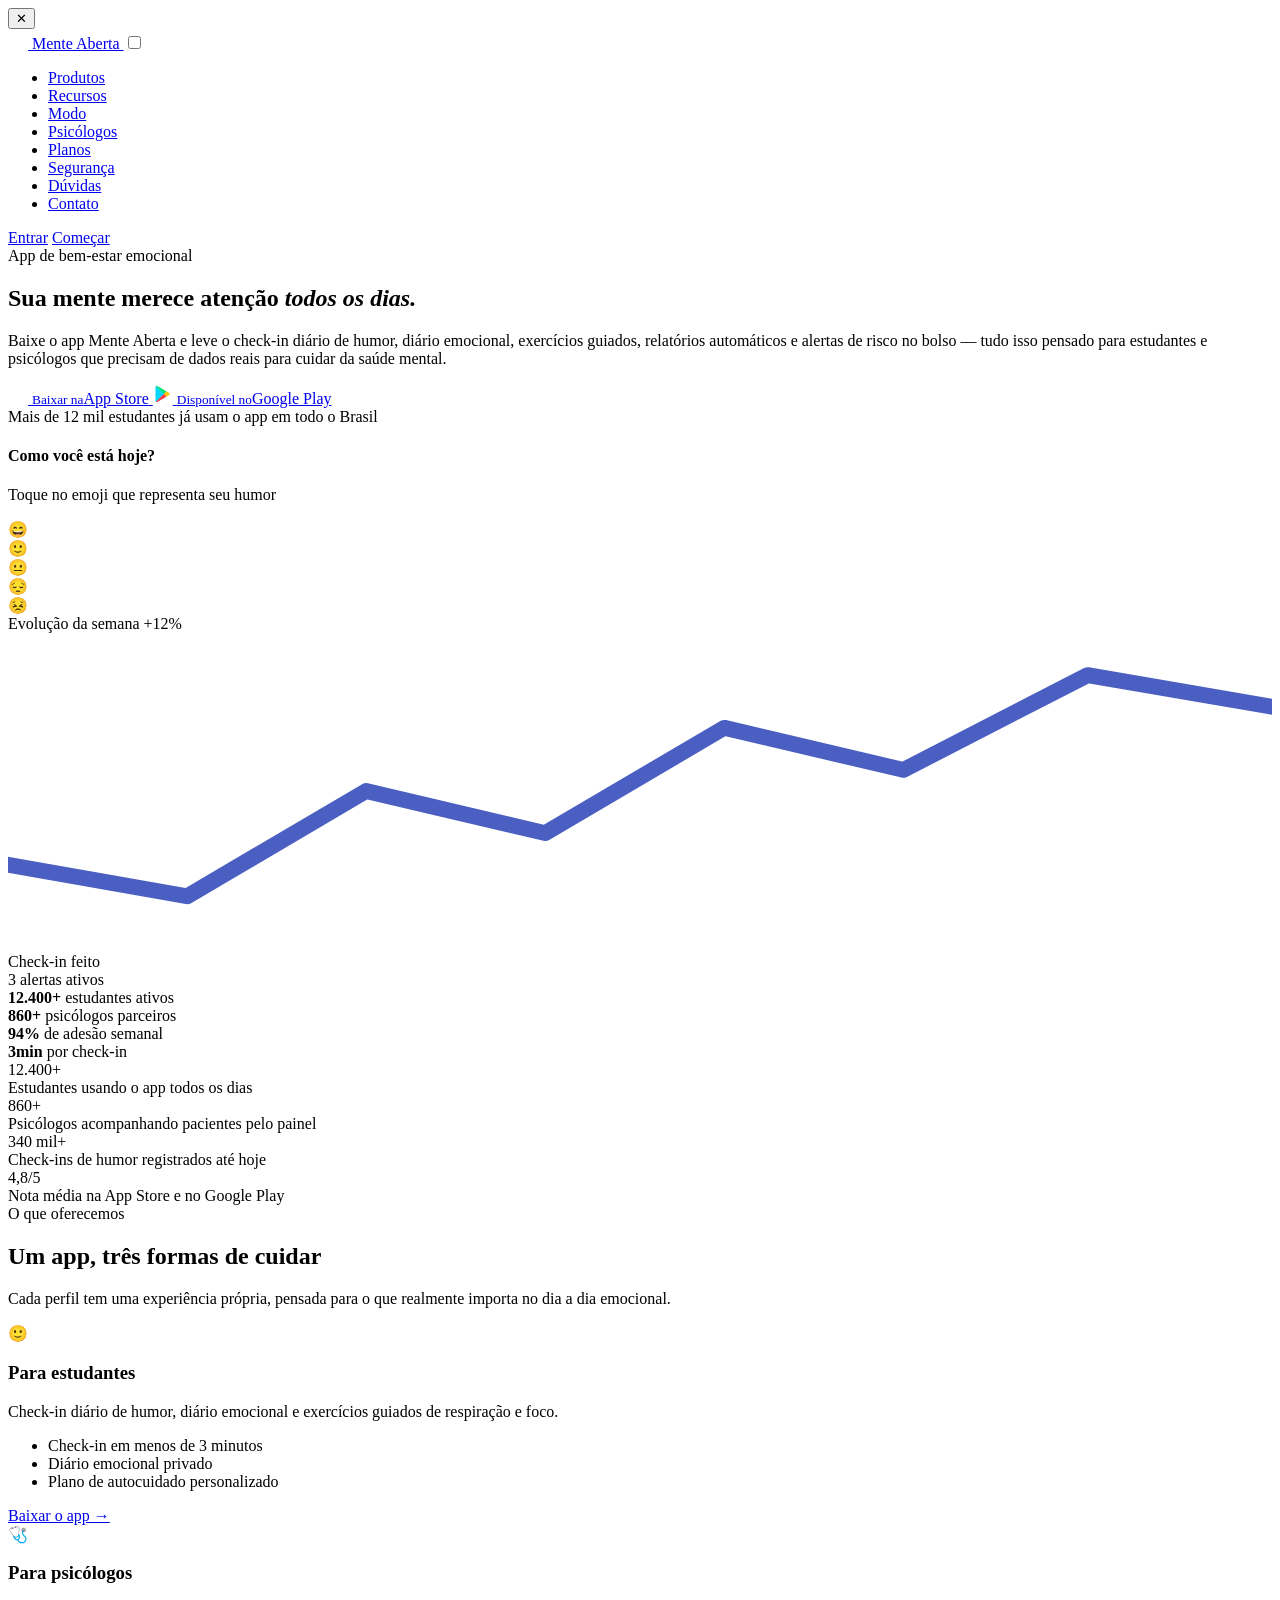
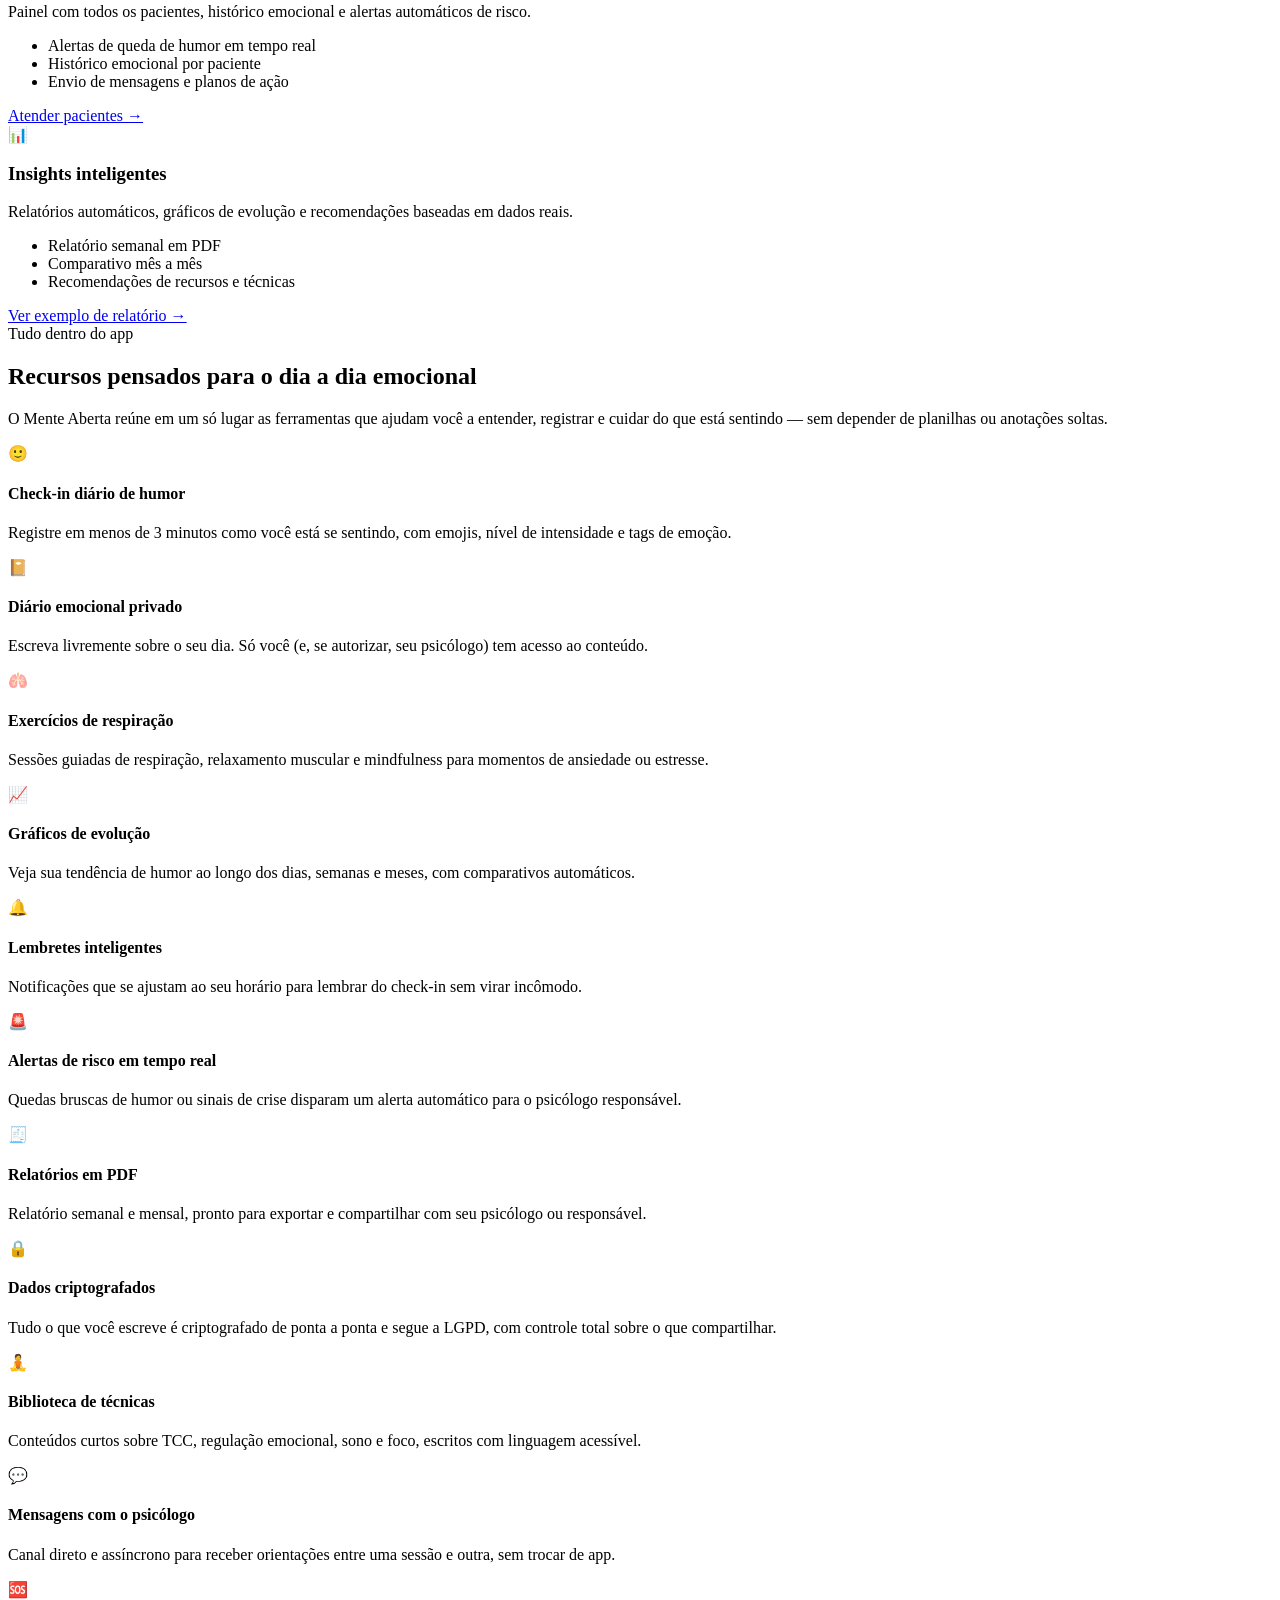
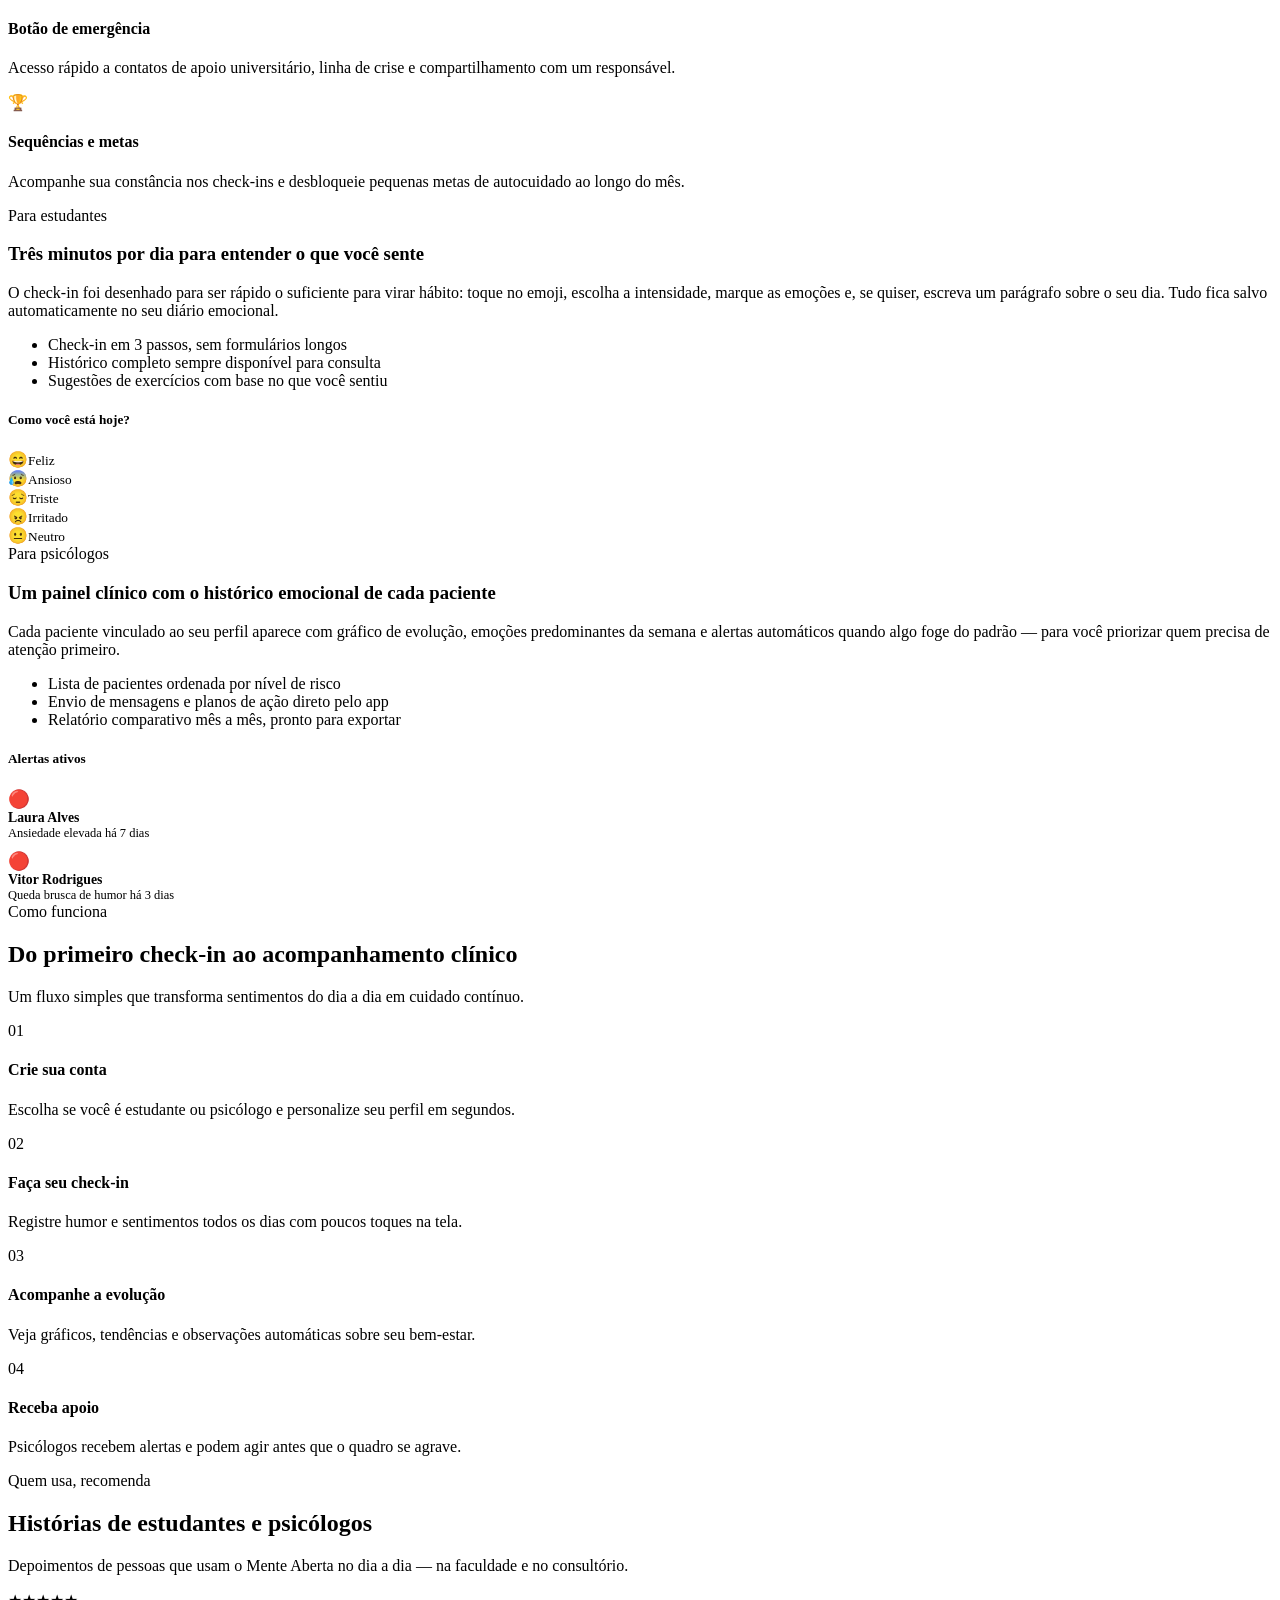
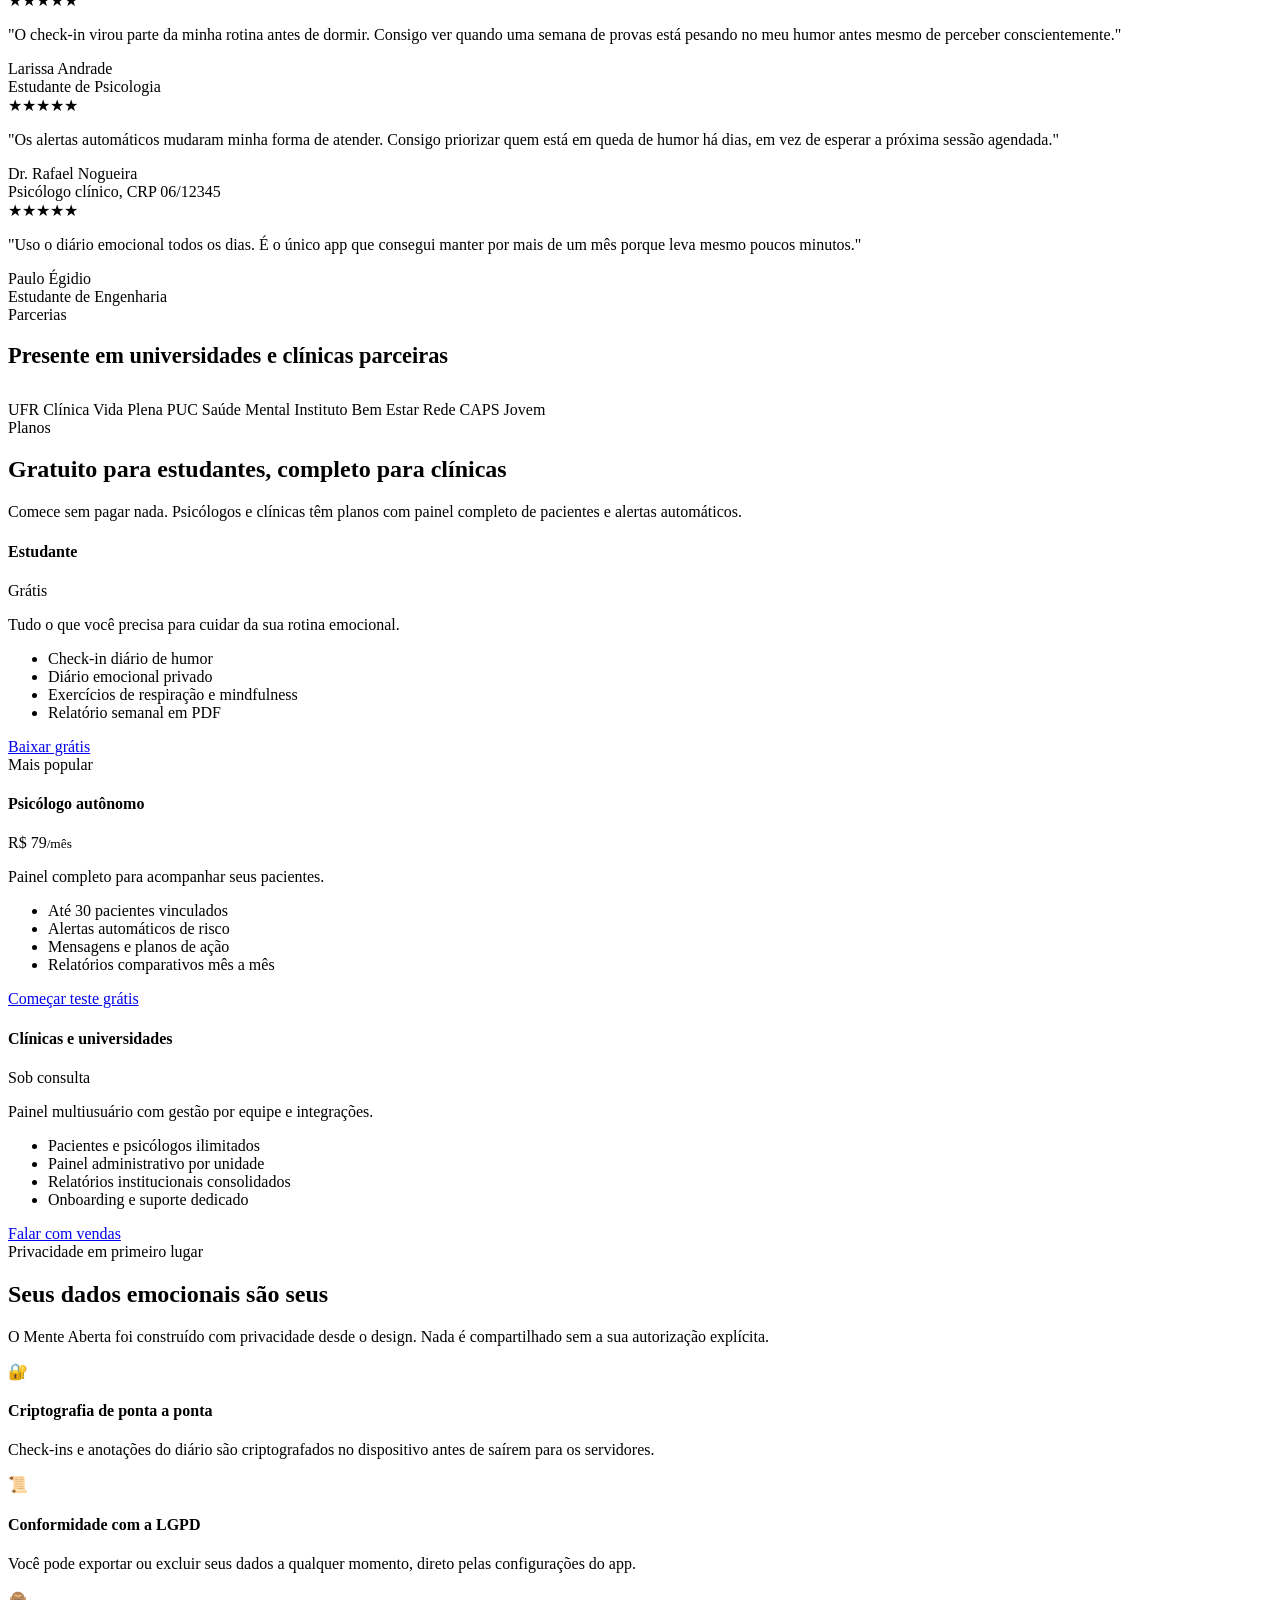
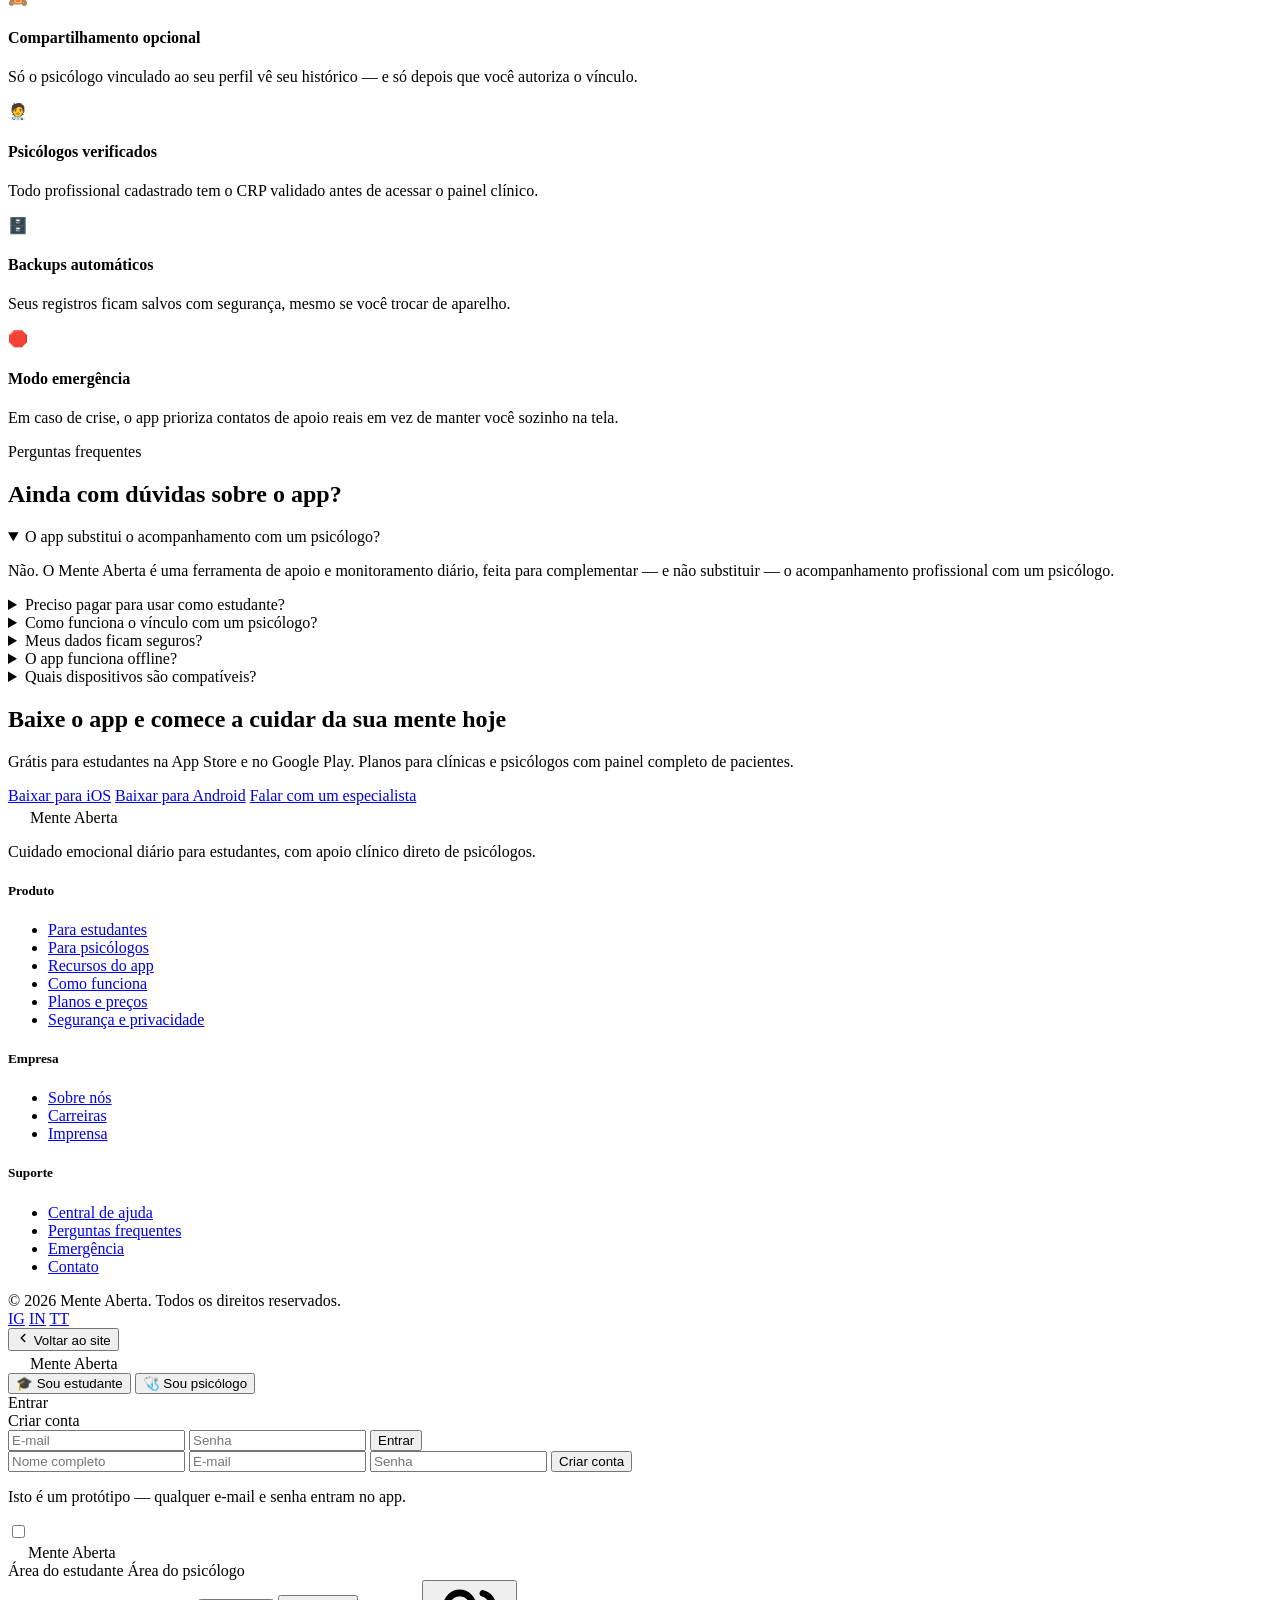
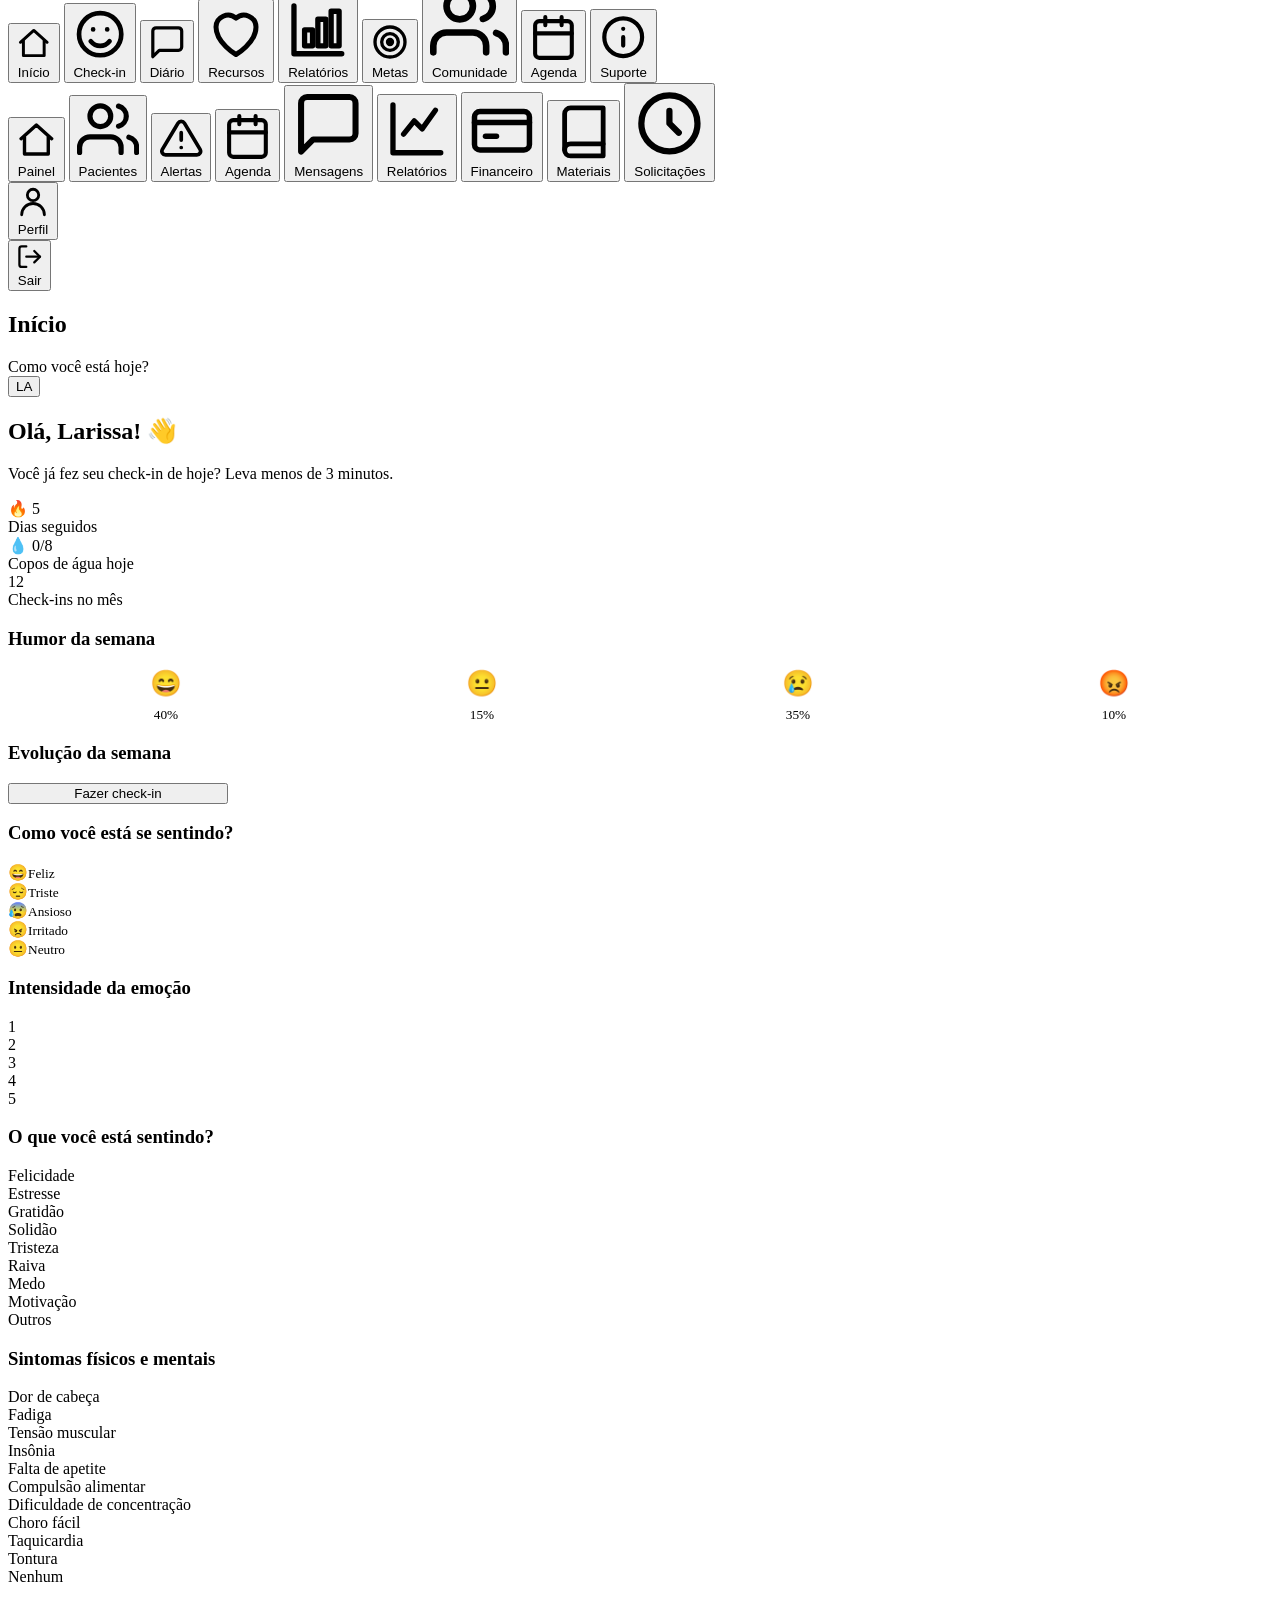
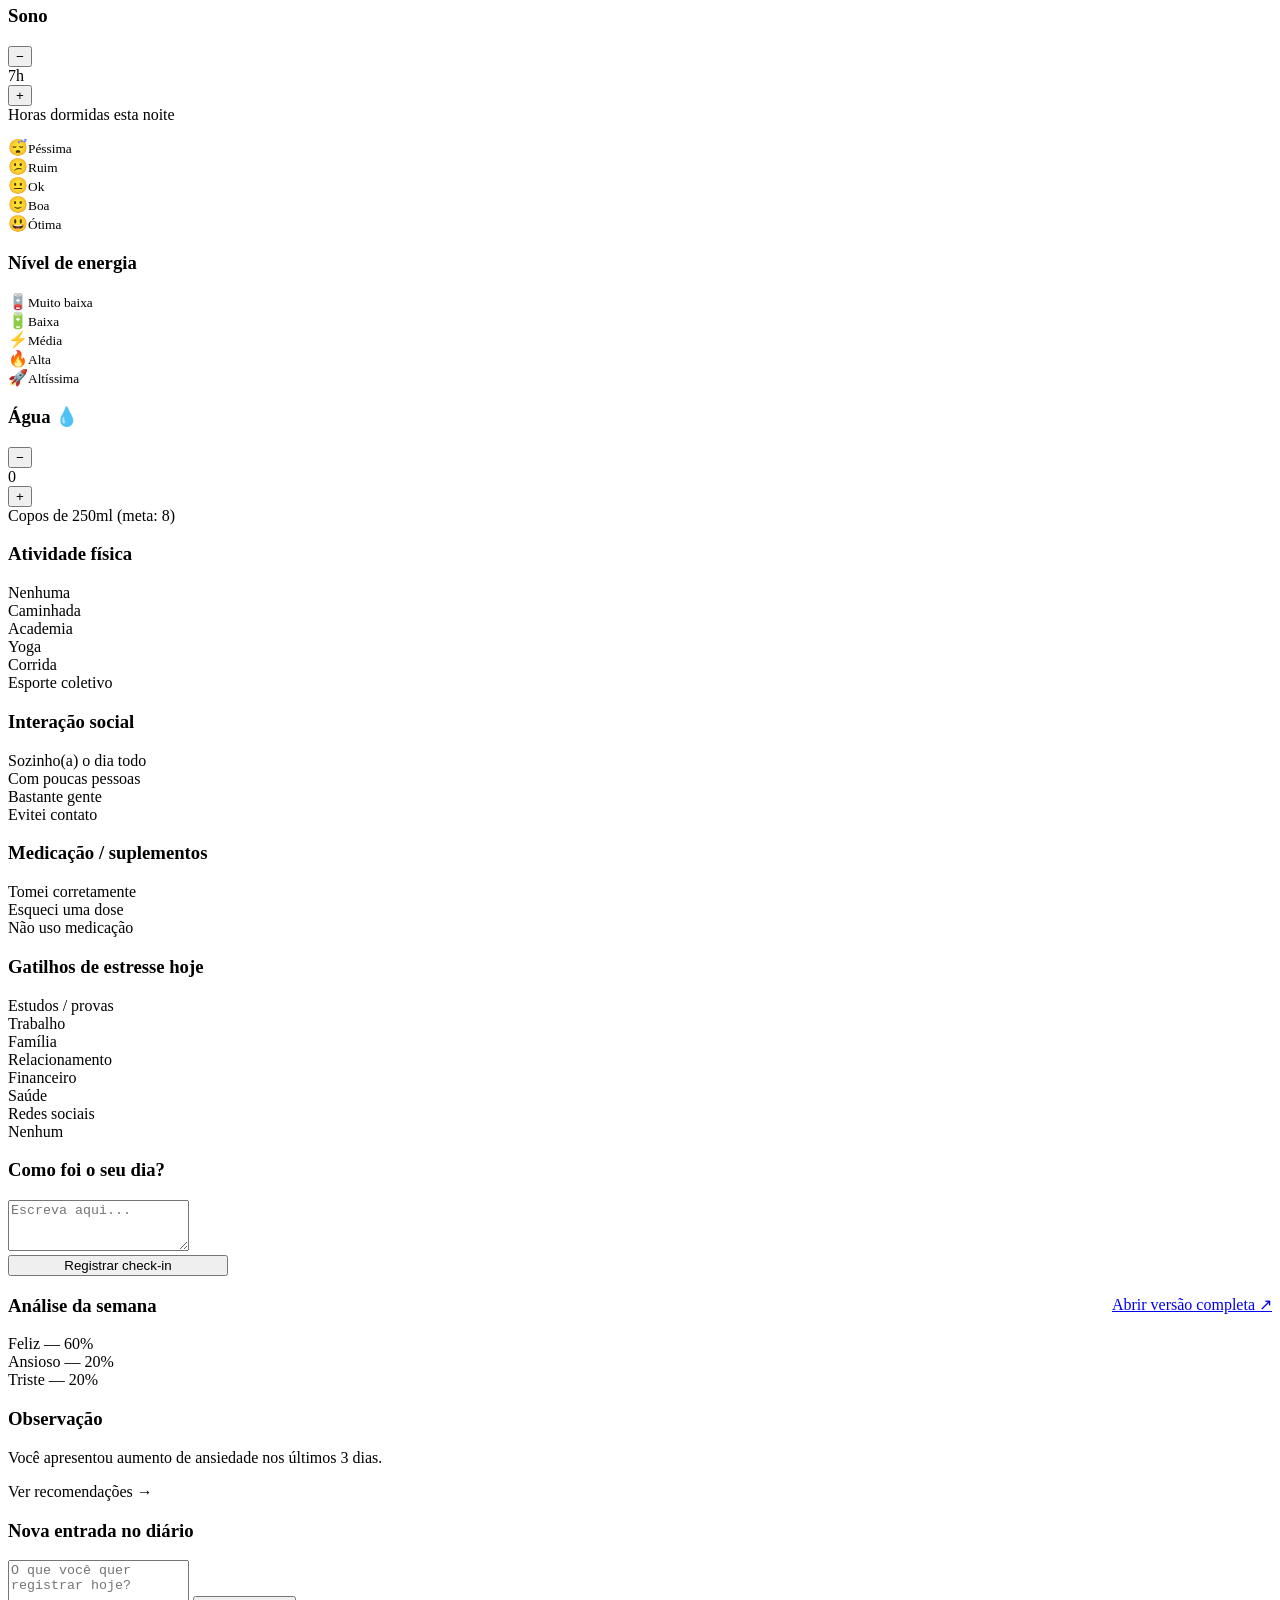
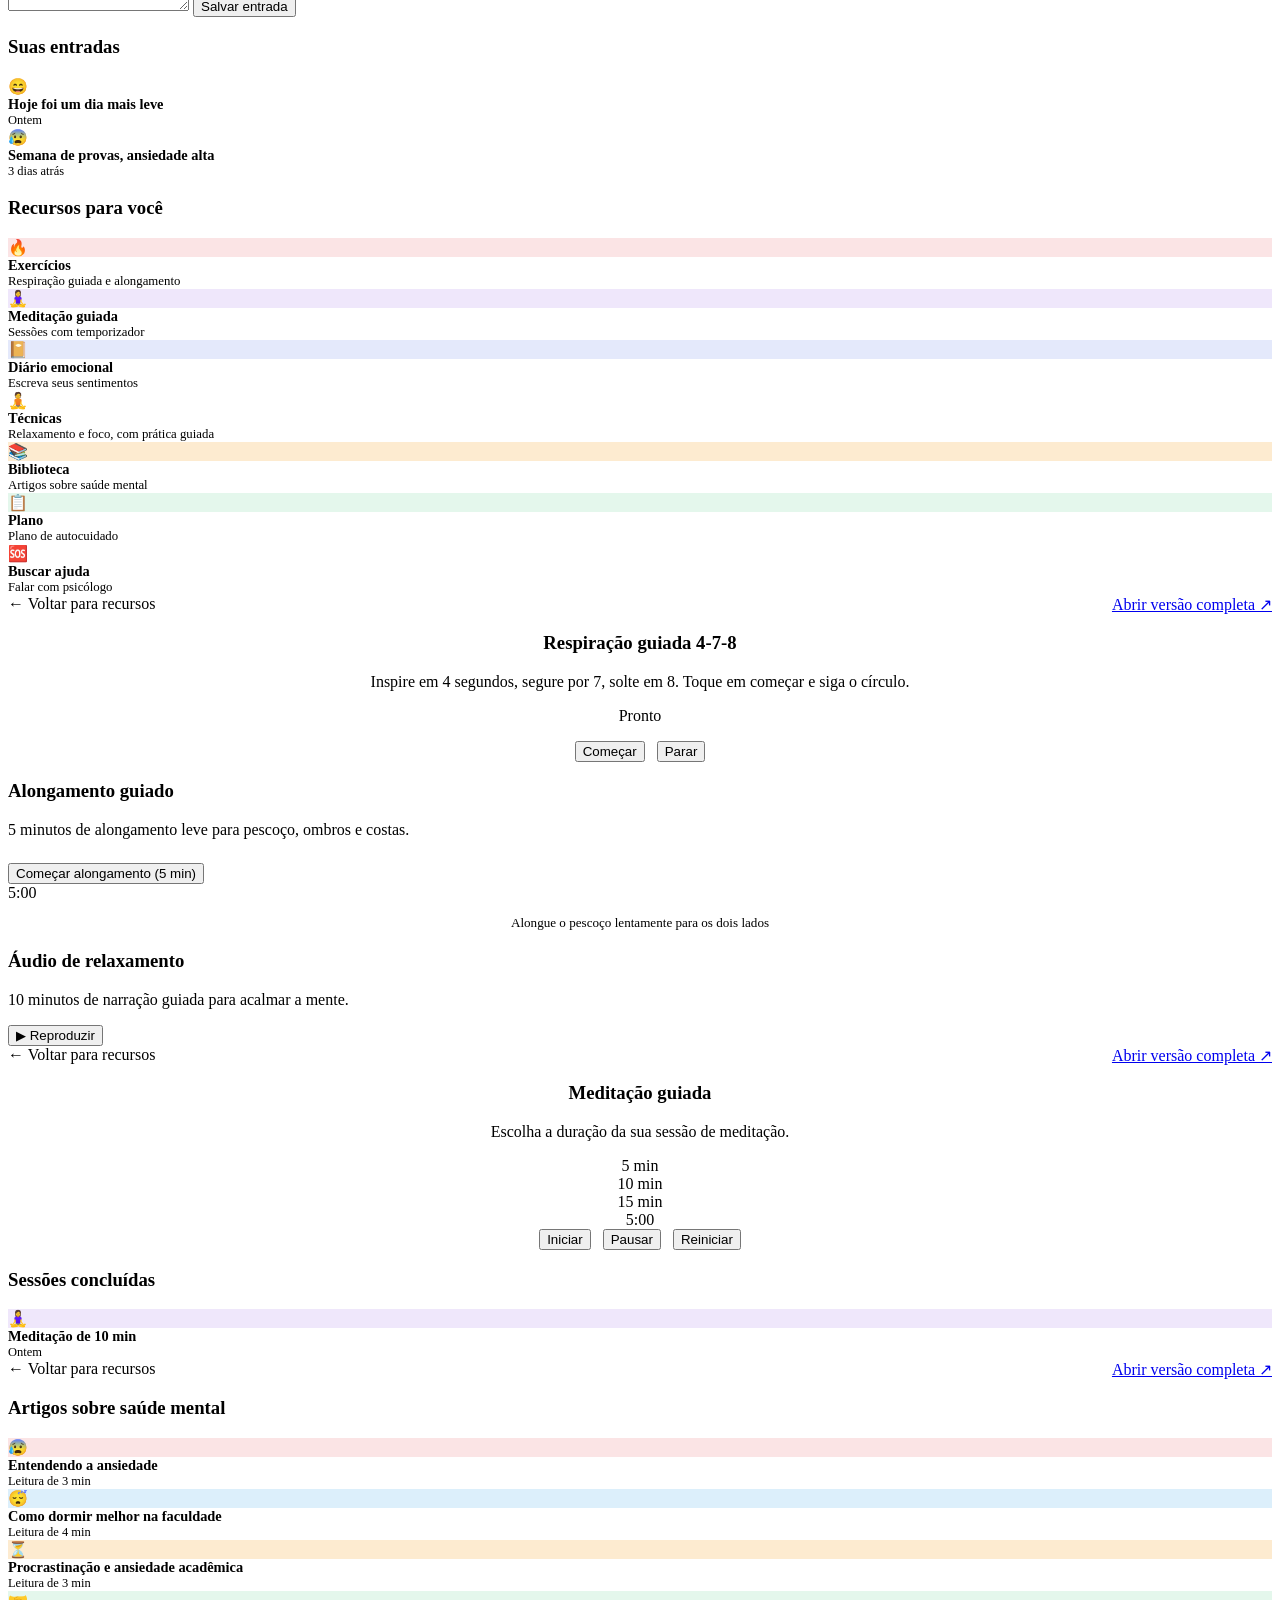
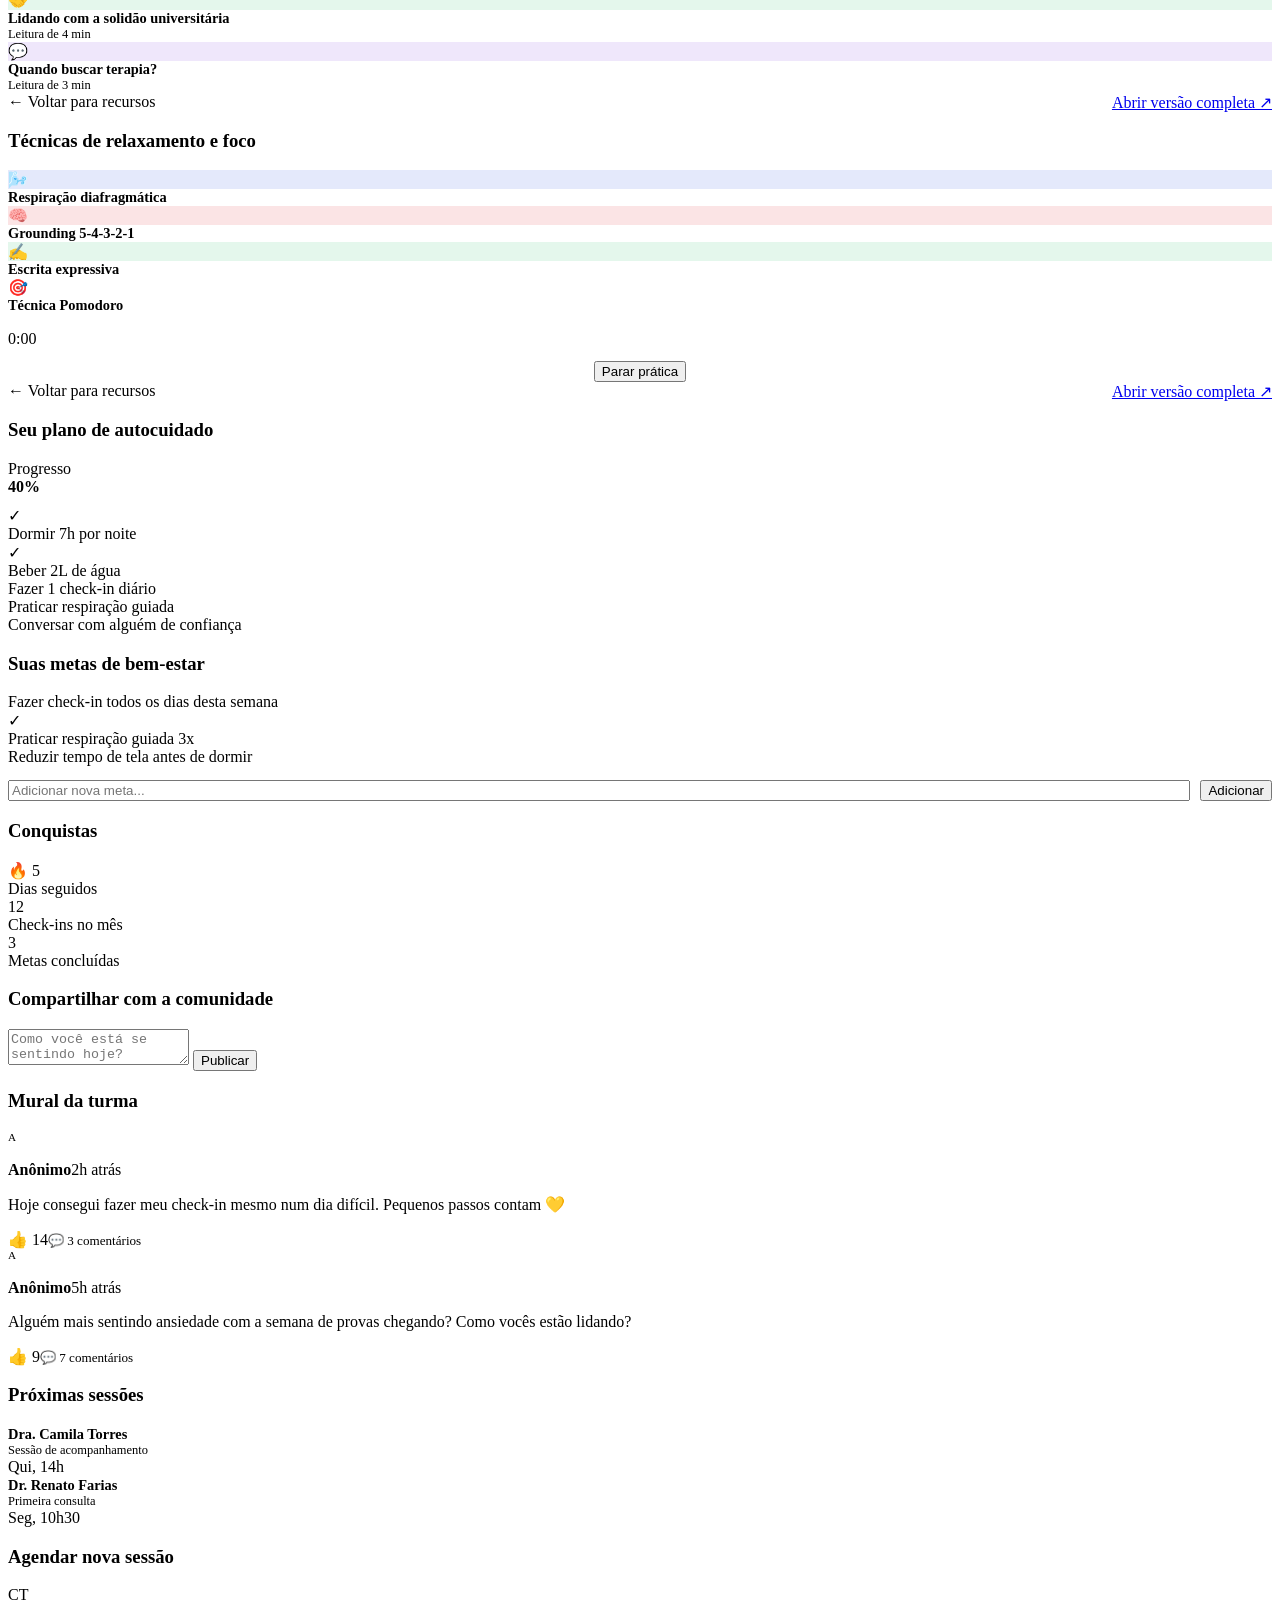
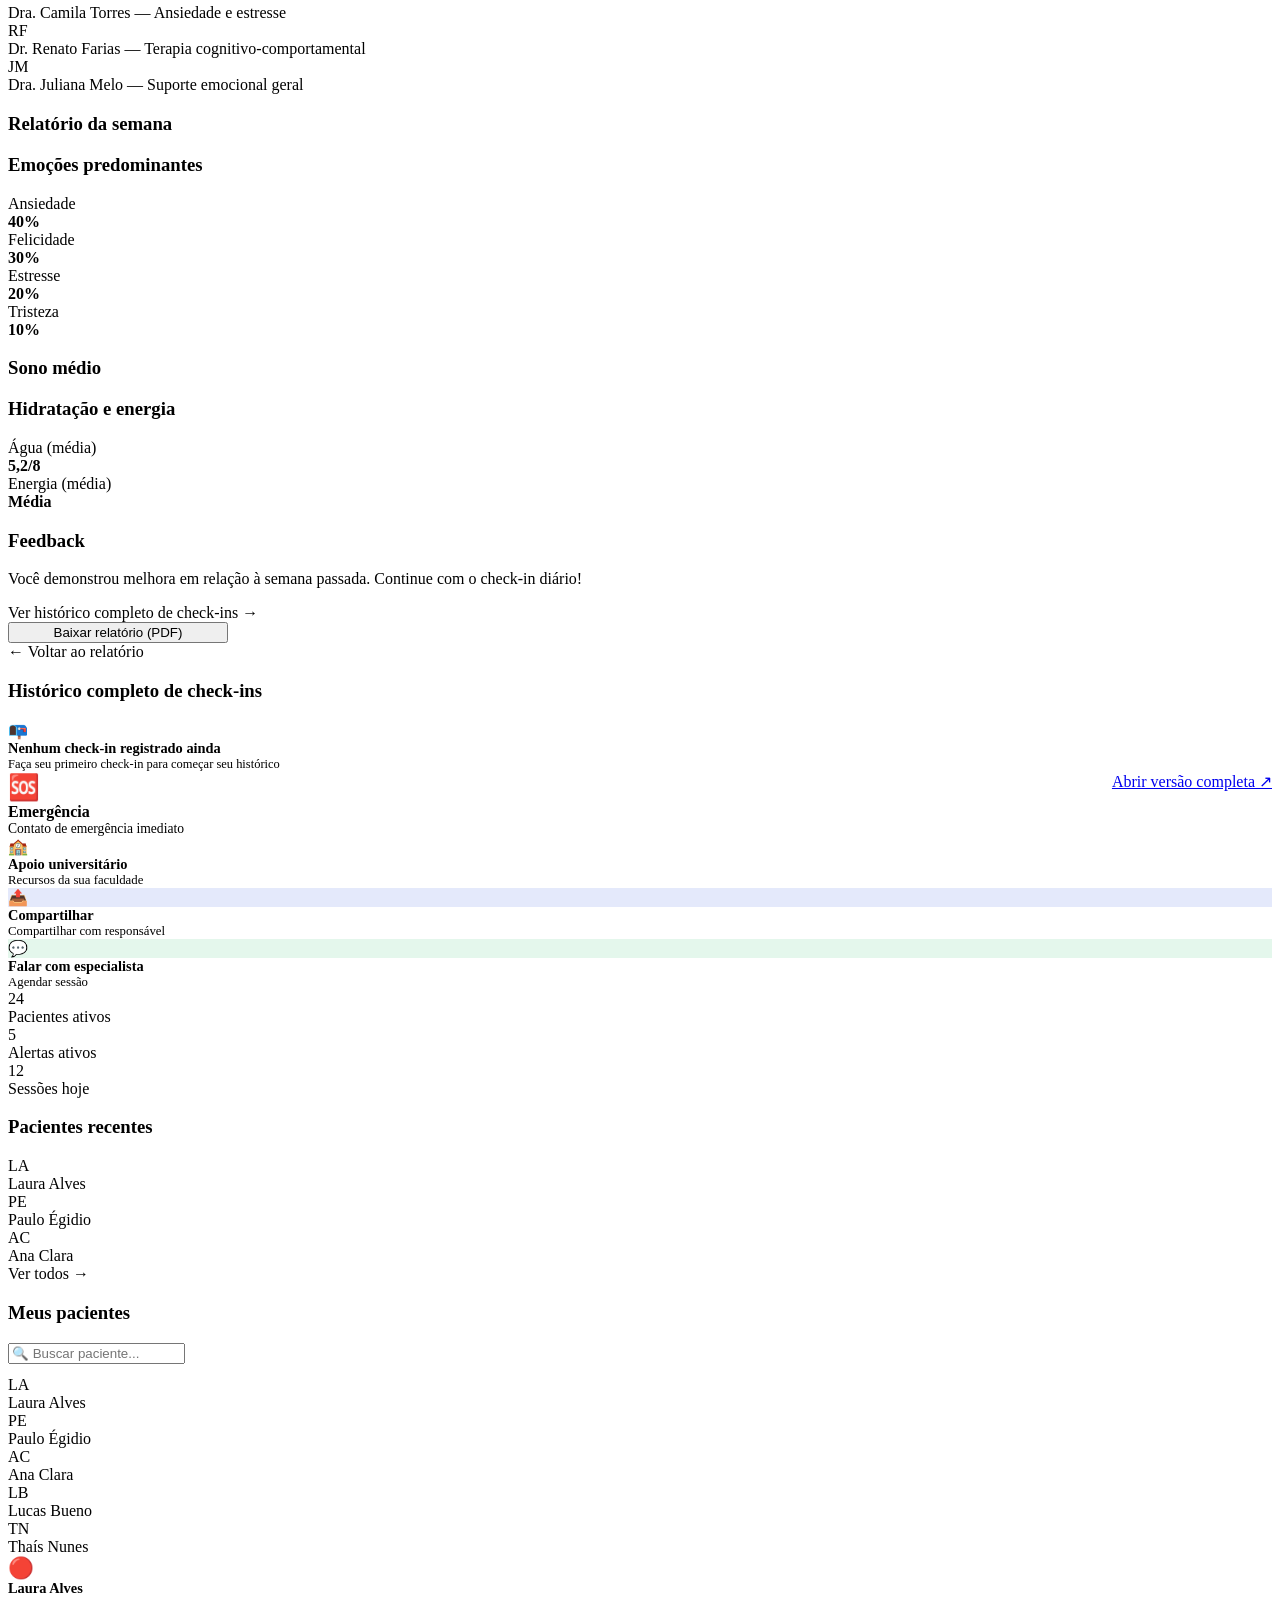
==== index.html @ 004a50af "Add files via upload" ====
<!DOCTYPE html>
<html lang="pt-BR">
<head>
<meta charset="UTF-8">
<meta name="viewport" content="width=device-width, initial-scale=1.0">
<title>Mente Aberta — Bem-estar emocional para estudantes e psicólogos</title>
<link rel="preconnect" href="https://fonts.googleapis.com">
<link rel="preconnect" href="https://fonts.gstatic.com" crossorigin>
<link href="https://fonts.googleapis.com/css2?family=Fredoka:wght@400;500;600;700&family=Inter:wght@400;500;600;700&family=Space+Mono:wght@400;700&display=swap" rel="stylesheet">
<link rel="stylesheet" href="css/pagina-inicial.css">
</head>
<body>

<div class="toast-stack" id="toast-stack"></div>

<!-- Modal genérico reutilizado por várias telas -->
<div class="modal-overlay" id="generic-modal">
  <div class="modal-box">
    <button class="modal-close" onclick="closeModal()">✕</button>
    <div id="modal-body"></div>
  </div>
</div>

<div id="site-wrapper">
<header class="site-header">
  <nav class="nav container">
    <a href="#top" class="brand">
      <span class="brand-mark">
        <svg width="20" height="20" viewBox="0 0 24 24" fill="none" xmlns="http://www.w3.org/2000/svg">
          <path d="M9 3C6 3 4 5 4 7.5C4 8.3 4.2 9 4.6 9.6C3.6 10.2 3 11.3 3 12.5C3 14.2 4.2 15.6 5.8 15.9C5.9 17.7 7.4 19 9.1 19C9.6 19 10 18.9 10.4 18.7C10.9 20 12.2 21 13.7 21C15.5 21 17 19.7 17.3 18C18.9 17.7 20 16.3 20 14.7C20 13.7 19.6 12.8 18.9 12.2C19.6 11.5 20 10.5 20 9.5C20 7.2 18.1 5.4 15.8 5.5C15.2 4 13.7 3 12 3C10.9 3 9.9 3.4 9 3Z" stroke="white" stroke-width="1.4" stroke-linejoin="round"/>
        </svg>
      </span>
      Mente Aberta
    </a>

    <input type="checkbox" id="menu-check">
    <ul class="nav-links">
      <li><a href="#produtos">Produtos</a></li>
      <li><a href="#recursos-app">Recursos</a></li>
      <li><a href="#como-funciona">Modo</a></li>
      <li><a href="#psicologos">Psicólogos</a></li>
      <li><a href="#planos">Planos</a></li>
      <li><a href="#seguranca">Segurança</a></li>
      <li><a href="#faq">Dúvidas</a></li>
      <li><a href="#rodape">Contato</a></li>
    </ul>

    <div class="nav-actions">
      <a href="#" class="btn btn-ghost btn-sm" onclick="openAuth('student','login');return false;">Entrar</a>
      <a href="#" class="btn btn-primary btn-sm" onclick="openAuth('student','signup');return false;">Começar</a>
      <label for="menu-check" class="nav-toggle" aria-label="Abrir menu">
        <span></span><span></span><span></span>
      </label>
    </div>
  </nav>
</header>

<main id="top">

  <!-- topo (hero) -->
  <section class="hero">
    <div class="container hero-grid">
      <div class="hero-copy">
        <span class="eyebrow">App de bem-estar emocional</span>
        <h1>Sua mente merece atenção <em>todos os dias.</em></h1>
        <p>Baixe o app Mente Aberta e leve o check-in diário de humor, diário emocional, exercícios guiados, relatórios automáticos e alertas de risco no bolso — tudo isso pensado para estudantes e psicólogos que precisam de dados reais para cuidar da saúde mental.</p>
        <div class="hero-ctas store-badges">
          <a href="#" class="btn store-badge">
            <svg width="20" height="20" viewBox="0 0 24 24" fill="none"><path d="M16.5 3c.1 1.2-.4 2.4-1.1 3.2-.7.9-1.9 1.6-3 1.5-.1-1.2.5-2.4 1.2-3.2C14.3 3.6 15.5 3 16.5 3zM20.6 17.1c-.5 1.1-1 2.1-1.8 3.1-.9 1.2-1.9 2.6-3.2 2.6-1.2 0-1.6-.8-3-.8s-1.9.8-3 .8c-1.3 0-2.3-1.3-3.2-2.5-1.9-2.5-3.3-7-1.4-10 .9-1.5 2.6-2.5 4.3-2.5 1.3 0 2.4.9 3.2.9.8 0 2.1-1.1 3.6-.9.6 0 2.4.2 3.5 1.9-.1.1-2.1 1.2-2.1 3.6 0 2.9 2.5 3.9 2.5 3.9-.1.2-.3.9-1.4 1.9z" fill="white"/></svg>
            <span class="store-badge-text"><small>Baixar na</small><span>App Store</span></span>
          </a>
          <a href="#" class="btn store-badge">
            <svg width="20" height="20" viewBox="0 0 24 24" fill="none"><path d="M3.6 2.6c-.4.3-.6.8-.6 1.4v16c0 .6.2 1.1.6 1.4l.1.1L13 12.2v-.4L3.7 2.5l-.1.1z" fill="#00D8FF"/><path d="M16 15.2 13 12.2v-.4l3-3 3.5 2c1 .6 1 1.6 0 2.2l-3.5 2.2z" fill="#FFC500"/><path d="M16 15.2 13 12l-9.4 9.4c.3.4.9.5 1.6.1L16 15.2z" fill="#FF3A44"/><path d="M16 8.8 5.2 2.5c-.7-.4-1.3-.3-1.6.1L13 12l3-3.2z" fill="#00E177"/></svg>
            <span class="store-badge-text"><small>Disponível no</small><span>Google Play</span></span>
          </a>
        </div>
        <div class="hero-note">
          <div class="avatars"><span></span><span></span><span></span><span></span></div>
          <span>Mais de 12 mil estudantes já usam o app em todo o Brasil</span>
        </div>
      </div>

      <div class="hero-visual">
        <div class="blob blob-1"></div>
        <div class="blob blob-2"></div>

        <div class="phone-frame">
          <div class="phone-screen">
            <div class="checkin-card">
              <h4>Como você está hoje?</h4>
              <p class="checkin-sub">Toque no emoji que representa seu humor</p>
              <div class="mood-row">
                <div class="mood-btn">😄</div>
                <div class="mood-btn active">🙂</div>
                <div class="mood-btn">😐</div>
                <div class="mood-btn">😔</div>
                <div class="mood-btn">😣</div>
              </div>
              <div class="chart-box">
                <div class="chart-box-head">
                  <span>Evolução da semana</span>
                  <span>+12%</span>
                </div>
                <svg class="sparkline" viewBox="0 0 240 60" preserveAspectRatio="none">
                  <polyline points="0,44 34,50 68,30 102,38 136,18 170,26 205,8 240,14" fill="none" stroke="#4A5FC1" stroke-width="3" stroke-linecap="round" stroke-linejoin="round"/>
                </svg>
              </div>
            </div>
          </div>
        </div>

        <div class="float-chip chip-top">
          <span class="chip-dot"></span> Check-in feito
        </div>
        <div class="float-chip chip-bottom">
          <span class="chip-dot alert"></span> 3 alertas ativos
        </div>
      </div>
    </div>
  </section>

  <!-- logos de confiança -->
  <div class="trust-bar">
    <div class="container">
      <div class="trust-item"><strong>12.400+</strong> estudantes ativos</div>
      <div class="trust-item"><strong>860+</strong> psicólogos parceiros</div>
      <div class="trust-item"><strong>94%</strong> de adesão semanal</div>
      <div class="trust-item"><strong>3min</strong> por check-in</div>
    </div>
  </div>

  <!-- números de impacto -->
  <section class="stats-section">
    <div class="container">
      <div class="stats-grid">
        <div class="stat-block">
          <div class="num">12.400+</div>
          <div class="lbl">Estudantes usando o app todos os dias</div>
        </div>
        <div class="stat-block">
          <div class="num">860+</div>
          <div class="lbl">Psicólogos acompanhando pacientes pelo painel</div>
        </div>
        <div class="stat-block">
          <div class="num">340 mil+</div>
          <div class="lbl">Check-ins de humor registrados até hoje</div>
        </div>
        <div class="stat-block">
          <div class="num">4,8/5</div>
          <div class="lbl">Nota média na App Store e no Google Play</div>
        </div>
      </div>
    </div>
  </section>

  <!-- produtos (3 colunas) -->
  <section class="section" id="produtos">
    <div class="container">
      <div class="section-head">
        <span class="eyebrow">O que oferecemos</span>
        <h2>Um app, três formas de cuidar</h2>
        <p>Cada perfil tem uma experiência própria, pensada para o que realmente importa no dia a dia emocional.</p>
      </div>

      <div class="products-grid">

        <article class="product-card students">
          <div class="product-icon">🙂</div>
          <h3>Para estudantes</h3>
          <p>Check-in diário de humor, diário emocional e exercícios guiados de respiração e foco.</p>
          <ul class="product-list">
            <li><span>Check-in em menos de 3 minutos</span></li>
            <li><span>Diário emocional privado</span></li>
            <li><span>Plano de autocuidado personalizado</span></li>
          </ul>
          <a href="#" class="product-link" onclick="openAuth('student','signup');return false;">Baixar o app →</a>
        </article>

        <article class="product-card psychologists" id="psicologos">
          <div class="product-icon">🩺</div>
          <h3>Para psicólogos</h3>
          <p>Painel com todos os pacientes, histórico emocional e alertas automáticos de risco.</p>
          <ul class="product-list">
            <li><span>Alertas de queda de humor em tempo real</span></li>
            <li><span>Histórico emocional por paciente</span></li>
            <li><span>Envio de mensagens e planos de ação</span></li>
          </ul>
          <a href="#" class="product-link" onclick="openAuth('psych','signup');return false;">Atender pacientes →</a>
        </article>

        <article class="product-card insights">
          <div class="product-icon">📊</div>
          <h3>Insights inteligentes</h3>
          <p>Relatórios automáticos, gráficos de evolução e recomendações baseadas em dados reais.</p>
          <ul class="product-list">
            <li><span>Relatório semanal em PDF</span></li>
            <li><span>Comparativo mês a mês</span></li>
            <li><span>Recomendações de recursos e técnicas</span></li>
          </ul>
          <a href="#cta" class="product-link">Ver exemplo de relatório →</a>
        </article>

      </div>
    </div>
  </section>

  <!-- grade de recursos -->
  <section class="section feature-section" id="recursos-app">
    <div class="container">
      <div class="section-head">
        <span class="eyebrow">Tudo dentro do app</span>
        <h2>Recursos pensados para o dia a dia emocional</h2>
        <p>O Mente Aberta reúne em um só lugar as ferramentas que ajudam você a entender, registrar e cuidar do que está sentindo — sem depender de planilhas ou anotações soltas.</p>
      </div>

      <div class="feature-grid">
        <div class="feature-card">
          <div class="feature-icon">🙂</div>
          <h4>Check-in diário de humor</h4>
          <p>Registre em menos de 3 minutos como você está se sentindo, com emojis, nível de intensidade e tags de emoção.</p>
        </div>
        <div class="feature-card">
          <div class="feature-icon">📔</div>
          <h4>Diário emocional privado</h4>
          <p>Escreva livremente sobre o seu dia. Só você (e, se autorizar, seu psicólogo) tem acesso ao conteúdo.</p>
        </div>
        <div class="feature-card">
          <div class="feature-icon">🫁</div>
          <h4>Exercícios de respiração</h4>
          <p>Sessões guiadas de respiração, relaxamento muscular e mindfulness para momentos de ansiedade ou estresse.</p>
        </div>
        <div class="feature-card">
          <div class="feature-icon">📈</div>
          <h4>Gráficos de evolução</h4>
          <p>Veja sua tendência de humor ao longo dos dias, semanas e meses, com comparativos automáticos.</p>
        </div>
        <div class="feature-card">
          <div class="feature-icon">🔔</div>
          <h4>Lembretes inteligentes</h4>
          <p>Notificações que se ajustam ao seu horário para lembrar do check-in sem virar incômodo.</p>
        </div>
        <div class="feature-card">
          <div class="feature-icon">🚨</div>
          <h4>Alertas de risco em tempo real</h4>
          <p>Quedas bruscas de humor ou sinais de crise disparam um alerta automático para o psicólogo responsável.</p>
        </div>
        <div class="feature-card">
          <div class="feature-icon">🧾</div>
          <h4>Relatórios em PDF</h4>
          <p>Relatório semanal e mensal, pronto para exportar e compartilhar com seu psicólogo ou responsável.</p>
        </div>
        <div class="feature-card">
          <div class="feature-icon">🔒</div>
          <h4>Dados criptografados</h4>
          <p>Tudo o que você escreve é criptografado de ponta a ponta e segue a LGPD, com controle total sobre o que compartilhar.</p>
        </div>
        <div class="feature-card">
          <div class="feature-icon">🧘</div>
          <h4>Biblioteca de técnicas</h4>
          <p>Conteúdos curtos sobre TCC, regulação emocional, sono e foco, escritos com linguagem acessível.</p>
        </div>
        <div class="feature-card">
          <div class="feature-icon">💬</div>
          <h4>Mensagens com o psicólogo</h4>
          <p>Canal direto e assíncrono para receber orientações entre uma sessão e outra, sem trocar de app.</p>
        </div>
        <div class="feature-card">
          <div class="feature-icon">🆘</div>
          <h4>Botão de emergência</h4>
          <p>Acesso rápido a contatos de apoio universitário, linha de crise e compartilhamento com um responsável.</p>
        </div>
        <div class="feature-card">
          <div class="feature-icon">🏆</div>
          <h4>Sequências e metas</h4>
          <p>Acompanhe sua constância nos check-ins e desbloqueie pequenas metas de autocuidado ao longo do mês.</p>
        </div>
      </div>
    </div>
  </section>

  <!-- telas explicativas -->
  <section class="section">
    <div class="container">

      <div class="split-row">
        <div class="split-copy">
          <span class="eyebrow">Para estudantes</span>
          <h3>Três minutos por dia para entender o que você sente</h3>
          <p>O check-in foi desenhado para ser rápido o suficiente para virar hábito: toque no emoji, escolha a intensidade, marque as emoções e, se quiser, escreva um parágrafo sobre o seu dia. Tudo fica salvo automaticamente no seu diário emocional.</p>
          <ul class="product-list">
            <li><span>Check-in em 3 passos, sem formulários longos</span></li>
            <li><span>Histórico completo sempre disponível para consulta</span></li>
            <li><span>Sugestões de exercícios com base no que você sentiu</span></li>
          </ul>
        </div>
        <div class="split-visual">
          <div class="mini-panel">
            <h5>Como você está hoje?</h5>
            <div class="app-mood-grid" style="grid-template-columns:repeat(5,1fr);">
              <div class="app-mood-opt">😄<small>Feliz</small></div>
              <div class="app-mood-opt selected">😰<small>Ansioso</small></div>
              <div class="app-mood-opt">😔<small>Triste</small></div>
              <div class="app-mood-opt">😠<small>Irritado</small></div>
              <div class="app-mood-opt">😐<small>Neutro</small></div>
            </div>
          </div>
        </div>
      </div>

      <div class="split-row reverse">
        <div class="split-copy">
          <span class="eyebrow">Para psicólogos</span>
          <h3>Um painel clínico com o histórico emocional de cada paciente</h3>
          <p>Cada paciente vinculado ao seu perfil aparece com gráfico de evolução, emoções predominantes da semana e alertas automáticos quando algo foge do padrão — para você priorizar quem precisa de atenção primeiro.</p>
          <ul class="product-list">
            <li><span>Lista de pacientes ordenada por nível de risco</span></li>
            <li><span>Envio de mensagens e planos de ação direto pelo app</span></li>
            <li><span>Relatório comparativo mês a mês, pronto para exportar</span></li>
          </ul>
        </div>
        <div class="split-visual">
          <div class="mini-panel">
            <h5>Alertas ativos</h5>
            <div class="app-emergency" style="margin-bottom:10px;">
              <div style="font-size:1.1rem;">🔴</div>
              <div><div style="font-weight:700; font-size:0.86rem;">Laura Alves</div><div style="font-size:0.78rem; color:var(--text-muted);">Ansiedade elevada há 7 dias</div></div>
            </div>
            <div class="app-emergency">
              <div style="font-size:1.1rem;">🔴</div>
              <div><div style="font-weight:700; font-size:0.86rem;">Vitor Rodrigues</div><div style="font-size:0.78rem; color:var(--text-muted);">Queda brusca de humor há 3 dias</div></div>
            </div>
          </div>
        </div>
      </div>

    </div>
  </section>

  <!-- como funciona -->
  <section class="section how-section" id="como-funciona">
    <div class="container">
      <div class="section-head">
        <span class="eyebrow">Como funciona</span>
        <h2>Do primeiro check-in ao acompanhamento clínico</h2>
        <p>Um fluxo simples que transforma sentimentos do dia a dia em cuidado contínuo.</p>
      </div>

      <div class="how-grid">
        <div class="how-step">
          <div class="how-step-divider"></div>
          <span class="step-num">01</span>
          <h4>Crie sua conta</h4>
          <p>Escolha se você é estudante ou psicólogo e personalize seu perfil em segundos.</p>
        </div>
        <div class="how-step">
          <div class="how-step-divider"></div>
          <span class="step-num">02</span>
          <h4>Faça seu check-in</h4>
          <p>Registre humor e sentimentos todos os dias com poucos toques na tela.</p>
        </div>
        <div class="how-step">
          <div class="how-step-divider"></div>
          <span class="step-num">03</span>
          <h4>Acompanhe a evolução</h4>
          <p>Veja gráficos, tendências e observações automáticas sobre seu bem-estar.</p>
        </div>
        <div class="how-step">
          <div class="how-step-divider"></div>
          <span class="step-num">04</span>
          <h4>Receba apoio</h4>
          <p>Psicólogos recebem alertas e podem agir antes que o quadro se agrave.</p>
        </div>
      </div>
    </div>
  </section>

  <!-- depoimentos -->
  <section class="section">
    <div class="container">
      <div class="section-head">
        <span class="eyebrow">Quem usa, recomenda</span>
        <h2>Histórias de estudantes e psicólogos</h2>
        <p>Depoimentos de pessoas que usam o Mente Aberta no dia a dia — na faculdade e no consultório.</p>
      </div>
      <div class="testi-grid">
        <article class="testi-card">
          <span class="testi-stars">★★★★★</span>
          <p>"O check-in virou parte da minha rotina antes de dormir. Consigo ver quando uma semana de provas está pesando no meu humor antes mesmo de perceber conscientemente."</p>
          <div class="testi-person">
            <span class="testi-avatar" style="background:#F2C36B;"></span>
            <div><div class="name">Larissa Andrade</div><div class="role">Estudante de Psicologia</div></div>
          </div>
        </article>
        <article class="testi-card">
          <span class="testi-stars">★★★★★</span>
          <p>"Os alertas automáticos mudaram minha forma de atender. Consigo priorizar quem está em queda de humor há dias, em vez de esperar a próxima sessão agendada."</p>
          <div class="testi-person">
            <span class="testi-avatar" style="background:#E8646B;"></span>
            <div><div class="name">Dr. Rafael Nogueira</div><div class="role">Psicólogo clínico, CRP 06/12345</div></div>
          </div>
        </article>
        <article class="testi-card">
          <span class="testi-stars">★★★★★</span>
          <p>"Uso o diário emocional todos os dias. É o único app que consegui manter por mais de um mês porque leva mesmo poucos minutos."</p>
          <div class="testi-person">
            <span class="testi-avatar" style="background:#6FCF97;"></span>
            <div><div class="name">Paulo Égidio</div><div class="role">Estudante de Engenharia</div></div>
          </div>
        </article>
      </div>
    </div>
  </section>

  <!-- parceiros -->
  <section class="section" style="padding-top:0;">
    <div class="container">
      <div class="section-head" style="margin-bottom:32px;">
        <span class="eyebrow">Parcerias</span>
        <h2 style="font-size:1.4rem;">Presente em universidades e clínicas parceiras</h2>
      </div>
      <div class="partners-row">
        <span class="partner-logo">UFR</span>
        <span class="partner-logo">Clínica Vida Plena</span>
        <span class="partner-logo">PUC Saúde Mental</span>
        <span class="partner-logo">Instituto Bem Estar</span>
        <span class="partner-logo">Rede CAPS Jovem</span>
      </div>
    </div>
  </section>

  <!-- planos e preços -->
  <section class="section" id="planos">
    <div class="container">
      <div class="section-head">
        <span class="eyebrow">Planos</span>
        <h2>Gratuito para estudantes, completo para clínicas</h2>
        <p>Comece sem pagar nada. Psicólogos e clínicas têm planos com painel completo de pacientes e alertas automáticos.</p>
      </div>
      <div class="pricing-grid">
        <div class="price-card">
          <h4>Estudante</h4>
          <div class="price-value">Grátis</div>
          <p class="desc">Tudo o que você precisa para cuidar da sua rotina emocional.</p>
          <ul class="product-list">
            <li><span>Check-in diário de humor</span></li>
            <li><span>Diário emocional privado</span></li>
            <li><span>Exercícios de respiração e mindfulness</span></li>
            <li><span>Relatório semanal em PDF</span></li>
          </ul>
          <a href="#" class="btn btn-ghost" style="margin-top:auto;" onclick="openAuth('student','signup');return false;">Baixar grátis</a>
        </div>
        <div class="price-card featured">
          <span class="price-badge">Mais popular</span>
          <h4>Psicólogo autônomo</h4>
          <div class="price-value">R$ 79<small>/mês</small></div>
          <p class="desc">Painel completo para acompanhar seus pacientes.</p>
          <ul class="product-list">
            <li><span>Até 30 pacientes vinculados</span></li>
            <li><span>Alertas automáticos de risco</span></li>
            <li><span>Mensagens e planos de ação</span></li>
            <li><span>Relatórios comparativos mês a mês</span></li>
          </ul>
          <a href="#" class="btn btn-primary" style="margin-top:auto;" onclick="openAuth('psych','signup');return false;">Começar teste grátis</a>
        </div>
        <div class="price-card">
          <h4>Clínicas e universidades</h4>
          <div class="price-value">Sob consulta</div>
          <p class="desc">Painel multiusuário com gestão por equipe e integrações.</p>
          <ul class="product-list">
            <li><span>Pacientes e psicólogos ilimitados</span></li>
            <li><span>Painel administrativo por unidade</span></li>
            <li><span>Relatórios institucionais consolidados</span></li>
            <li><span>Onboarding e suporte dedicado</span></li>
          </ul>
          <a href="#rodape" class="btn btn-ghost" style="margin-top:auto;">Falar com vendas</a>
        </div>
      </div>
    </div>
  </section>

  <!-- segurança -->
  <section class="section how-section" id="seguranca">
    <div class="container">
      <div class="section-head">
        <span class="eyebrow">Privacidade em primeiro lugar</span>
        <h2>Seus dados emocionais são seus</h2>
        <p>O Mente Aberta foi construído com privacidade desde o design. Nada é compartilhado sem a sua autorização explícita.</p>
      </div>
      <div class="security-grid">
        <div class="security-card">
          <div class="ic">🔐</div>
          <div><h4>Criptografia de ponta a ponta</h4><p>Check-ins e anotações do diário são criptografados no dispositivo antes de saírem para os servidores.</p></div>
        </div>
        <div class="security-card">
          <div class="ic">📜</div>
          <div><h4>Conformidade com a LGPD</h4><p>Você pode exportar ou excluir seus dados a qualquer momento, direto pelas configurações do app.</p></div>
        </div>
        <div class="security-card">
          <div class="ic">🙈</div>
          <div><h4>Compartilhamento opcional</h4><p>Só o psicólogo vinculado ao seu perfil vê seu histórico — e só depois que você autoriza o vínculo.</p></div>
        </div>
        <div class="security-card">
          <div class="ic">🧑‍⚕️</div>
          <div><h4>Psicólogos verificados</h4><p>Todo profissional cadastrado tem o CRP validado antes de acessar o painel clínico.</p></div>
        </div>
        <div class="security-card">
          <div class="ic">🗄️</div>
          <div><h4>Backups automáticos</h4><p>Seus registros ficam salvos com segurança, mesmo se você trocar de aparelho.</p></div>
        </div>
        <div class="security-card">
          <div class="ic">🛑</div>
          <div><h4>Modo emergência</h4><p>Em caso de crise, o app prioriza contatos de apoio reais em vez de manter você sozinho na tela.</p></div>
        </div>
      </div>
    </div>
  </section>

  <!-- dúvidas frequentes -->
  <section class="section" id="faq">
    <div class="container">
      <div class="section-head">
        <span class="eyebrow">Perguntas frequentes</span>
        <h2>Ainda com dúvidas sobre o app?</h2>
      </div>
      <div class="faq-list">
        <details class="faq-item" open>
          <summary>O app substitui o acompanhamento com um psicólogo?</summary>
          <p>Não. O Mente Aberta é uma ferramenta de apoio e monitoramento diário, feita para complementar — e não substituir — o acompanhamento profissional com um psicólogo.</p>
        </details>
        <details class="faq-item">
          <summary>Preciso pagar para usar como estudante?</summary>
          <p>Não. O plano para estudantes é gratuito e inclui check-in diário, diário emocional, exercícios guiados e relatório semanal em PDF.</p>
        </details>
        <details class="faq-item">
          <summary>Como funciona o vínculo com um psicólogo?</summary>
          <p>Você convida ou aceita o convite de um psicólogo cadastrado. Só depois desse vínculo autorizado o profissional passa a ver seu histórico emocional.</p>
        </details>
        <details class="faq-item">
          <summary>Meus dados ficam seguros?</summary>
          <p>Sim. Usamos criptografia de ponta a ponta e seguimos a LGPD. Você pode exportar ou apagar seus dados quando quiser, direto no app.</p>
        </details>
        <details class="faq-item">
          <summary>O app funciona offline?</summary>
          <p>O check-in pode ser preenchido offline e sincroniza automaticamente assim que o aparelho reconecta à internet.</p>
        </details>
        <details class="faq-item">
          <summary>Quais dispositivos são compatíveis?</summary>
          <p>O Mente Aberta está disponível para iOS (App Store) e Android (Google Play), com a mesma experiência nas duas plataformas.</p>
        </details>
      </div>
    </div>
  </section>

  <!-- banner de chamada -->
  <section class="section" id="cta">
    <div class="container">
      <div class="cta-banner">
        <div class="cta-banner-copy">
          <h2>Baixe o app e comece a cuidar da sua mente hoje</h2>
          <p>Grátis para estudantes na App Store e no Google Play. Planos para clínicas e psicólogos com painel completo de pacientes.</p>
        </div>
        <div class="cta-banner-actions">
          <a href="#" class="btn btn-primary" onclick="openAuth('student','signup');return false;">Baixar para iOS</a>
          <a href="#" class="btn btn-primary" onclick="openAuth('student','signup');return false;">Baixar para Android</a>
          <a href="#" class="btn btn-ghost" onclick="openAuth('psych','signup');return false;">Falar com um especialista</a>
        </div>
      </div>
    </div>
  </section>

</main>

<!-- rodapé -->
<footer class="site-footer" id="rodape">
  <div class="container">
    <div class="footer-top">
      <div class="footer-brand">
        <div class="brand">
          <span class="brand-mark">
            <svg width="18" height="18" viewBox="0 0 24 24" fill="none" xmlns="http://www.w3.org/2000/svg">
              <path d="M9 3C6 3 4 5 4 7.5C4 8.3 4.2 9 4.6 9.6C3.6 10.2 3 11.3 3 12.5C3 14.2 4.2 15.6 5.8 15.9C5.9 17.7 7.4 19 9.1 19C9.6 19 10 18.9 10.4 18.7C10.9 20 12.2 21 13.7 21C15.5 21 17 19.7 17.3 18C18.9 17.7 20 16.3 20 14.7C20 13.7 19.6 12.8 18.9 12.2C19.6 11.5 20 10.5 20 9.5C20 7.2 18.1 5.4 15.8 5.5C15.2 4 13.7 3 12 3C10.9 3 9.9 3.4 9 3Z" stroke="white" stroke-width="1.4" stroke-linejoin="round"/>
            </svg>
          </span>
          Mente Aberta
        </div>
        <p>Cuidado emocional diário para estudantes, com apoio clínico direto de psicólogos.</p>
      </div>

      <div class="footer-col">
        <h5>Produto</h5>
        <ul>
          <li><a href="#produtos">Para estudantes</a></li>
          <li><a href="#psicologos">Para psicólogos</a></li>
          <li><a href="#recursos-app">Recursos do app</a></li>
          <li><a href="#como-funciona">Como funciona</a></li>
          <li><a href="#planos">Planos e preços</a></li>
          <li><a href="#seguranca">Segurança e privacidade</a></li>
        </ul>
      </div>

      <div class="footer-col">
        <h5>Empresa</h5>
        <ul>
          <li><a href="#">Sobre nós</a></li>
          <li><a href="#">Carreiras</a></li>
          <li><a href="#">Imprensa</a></li>
        </ul>
      </div>

      <div class="footer-col">
        <h5>Suporte</h5>
        <ul>
          <li><a href="#faq">Central de ajuda</a></li>
          <li><a href="#faq">Perguntas frequentes</a></li>
          <li><a href="#">Emergência</a></li>
          <li><a href="#rodape">Contato</a></li>
        </ul>
      </div>
    </div>

    <div class="footer-bottom">
      <span>© 2026 Mente Aberta. Todos os direitos reservados.</span>
      <div class="footer-social">
        <a href="#" aria-label="Instagram">IG</a>
        <a href="#" aria-label="LinkedIn">IN</a>
        <a href="#" aria-label="TikTok">TT</a>
      </div>
    </div>
  </div>
</footer>
</div><!-- /site-wrapper -->

<!-- LOGIN / CRIAR CONTA -->
<div class="auth-shell" id="auth-view">
  <div class="auth-card">
    <button class="auth-back" onclick="closeAuth()">
      <svg width="14" height="14" viewBox="0 0 24 24" fill="none" stroke="currentColor" stroke-width="2.5" stroke-linecap="round"><path d="M15 18l-6-6 6-6"/></svg>
      Voltar ao site
    </button>
    <div class="auth-brand">
      <span class="brand-mark">
        <svg width="18" height="18" viewBox="0 0 24 24" fill="none" xmlns="http://www.w3.org/2000/svg"><path d="M9 3C6 3 4 5 4 7.5C4 8.3 4.2 9 4.6 9.6C3.6 10.2 3 11.3 3 12.5C3 14.2 4.2 15.6 5.8 15.9C5.9 17.7 7.4 19 9.1 19C9.6 19 10 18.9 10.4 18.7C10.9 20 12.2 21 13.7 21C15.5 21 17 19.7 17.3 18C18.9 17.7 20 16.3 20 14.7C20 13.7 19.6 12.8 18.9 12.2C19.6 11.5 20 10.5 20 9.5C20 7.2 18.1 5.4 15.8 5.5C15.2 4 13.7 3 12 3C10.9 3 9.9 3.4 9 3Z" stroke="white" stroke-width="1.4" stroke-linejoin="round"/></svg>
      </span>
      <span>Mente Aberta</span>
    </div>

    <div class="auth-role-toggle">
      <button class="auth-role-btn" id="auth-role-student" onclick="setAuthRole('student')">🎓 Sou estudante</button>
      <button class="auth-role-btn" id="auth-role-psych" onclick="setAuthRole('psych')">🩺 Sou psicólogo</button>
    </div>

    <div class="auth-tabs">
      <div class="auth-tab" id="auth-tab-login" onclick="setAuthMode('login')">Entrar</div>
      <div class="auth-tab" id="auth-tab-signup" onclick="setAuthMode('signup')">Criar conta</div>
    </div>

    <form class="auth-form" id="auth-form-login" onsubmit="return doLogin(event)">
      <input class="auth-field" type="email" placeholder="E-mail" required>
      <input class="auth-field" type="password" placeholder="Senha" required>
      <button type="submit" class="btn btn-primary">Entrar</button>
    </form>

    <form class="auth-form" id="auth-form-signup" onsubmit="return doLogin(event)">
      <input class="auth-field" type="text" placeholder="Nome completo" required>
      <input class="auth-field" type="email" placeholder="E-mail" required>
      <input class="auth-field" type="password" placeholder="Senha" required>
      <input class="auth-field auth-only-psych" type="text" placeholder="CRP" style="display:none;">
      <button type="submit" class="btn btn-primary">Criar conta</button>
    </form>

    <p class="auth-note">Isto é um protótipo — qualquer e-mail e senha entram no app.</p>
  </div>
</div>

<!-- APP (área logada) -->
<div class="app-shell" id="app-view" data-role="student">
  <input type="checkbox" id="app-menu-check">

  <aside class="app-sidebar">
    <div class="app-sidebar-brand">
      <span class="brand-mark" style="width:32px;height:32px;">
        <svg width="16" height="16" viewBox="0 0 24 24" fill="none" xmlns="http://www.w3.org/2000/svg"><path d="M9 3C6 3 4 5 4 7.5C4 8.3 4.2 9 4.6 9.6C3.6 10.2 3 11.3 3 12.5C3 14.2 4.2 15.6 5.8 15.9C5.9 17.7 7.4 19 9.1 19C9.6 19 10 18.9 10.4 18.7C10.9 20 12.2 21 13.7 21C15.5 21 17 19.7 17.3 18C18.9 17.7 20 16.3 20 14.7C20 13.7 19.6 12.8 18.9 12.2C19.6 11.5 20 10.5 20 9.5C20 7.2 18.1 5.4 15.8 5.5C15.2 4 13.7 3 12 3C10.9 3 9.9 3.4 9 3Z" stroke="white" stroke-width="1.4" stroke-linejoin="round"/></svg>
      </span>
      <span>Mente Aberta</span>
    </div>
    <span class="app-role-pill for-student">Área do estudante</span>
    <span class="app-role-pill for-psych">Área do psicólogo</span>

    <nav class="app-nav">
      <!-- Navegação — Estudante -->
      <div class="role-student">
        <button class="app-nav-item" data-panel="home" data-title="Início|Como você está hoje?" onclick="appNav(this)">
          <svg viewBox="0 0 24 24" fill="none" stroke="currentColor" stroke-width="2" stroke-linecap="round" stroke-linejoin="round"><path d="M3 11l9-8 9 8"/><path d="M5 10v10h14V10"/></svg> Início
        </button>
        <button class="app-nav-item" data-panel="checkin" data-title="Check-in|Registre seu humor de hoje" onclick="appNav(this)">
          <svg viewBox="0 0 24 24" fill="none" stroke="currentColor" stroke-width="2" stroke-linecap="round" stroke-linejoin="round"><circle cx="12" cy="12" r="9"/><path d="M9 10h.01M15 10h.01M8 15c1 1.2 2.4 2 4 2s3-.8 4-2"/></svg> Check-in
        </button>
        <button class="app-nav-item" data-panel="diario" data-title="Diário emocional|Sua análise da semana" onclick="window.open('paginas/diario.html','_blank')">
          <svg viewBox="0 0 24 24" fill="none" stroke="currentColor" stroke-width="2" stroke-linecap="round" stroke-linejoin="round"><path d="M21 15a2 2 0 01-2 2H7l-4 4V5a2 2 0 012-2h14a2 2 0 012 2z"/></svg> Diário
        </button>
        <button class="app-nav-item" data-panel="recursos" data-title="Recursos|Ferramentas para o seu bem-estar" onclick="appNav(this)">
          <svg viewBox="0 0 24 24" fill="none" stroke="currentColor" stroke-width="2" stroke-linecap="round" stroke-linejoin="round"><path d="M12 21s-8-4.6-8-11a4.8 4.8 0 018-3.5A4.8 4.8 0 0120 10c0 6.4-8 11-8 11z"/></svg> Recursos
        </button>
        <button class="app-nav-item" data-panel="relatorio" data-title="Relatório da semana|Seus dados em gráficos" onclick="appNav(this)">
          <svg viewBox="0 0 24 24" fill="none" stroke="currentColor" stroke-width="2" stroke-linecap="round" stroke-linejoin="round"><path d="M3 3v18h18"/><rect x="7" y="12" width="3" height="6"/><rect x="12" y="8" width="3" height="10"/><rect x="17" y="5" width="3" height="13"/></svg> Relatórios
        </button>
        <button class="app-nav-item new-badge" data-panel="metas" data-title="Metas|Seus objetivos de autocuidado" onclick="appNav(this)">
          <svg viewBox="0 0 24 24" fill="none" stroke="currentColor" stroke-width="2" stroke-linecap="round" stroke-linejoin="round"><circle cx="12" cy="12" r="9"/><circle cx="12" cy="12" r="5"/><circle cx="12" cy="12" r="1.5" fill="currentColor"/></svg> Metas
        </button>
        <button class="app-nav-item new-badge" data-panel="comunidade" data-title="Comunidade|Um espaço seguro para compartilhar" onclick="appNav(this)">
          <svg viewBox="0 0 24 24" fill="none" stroke="currentColor" stroke-width="2" stroke-linecap="round" stroke-linejoin="round"><path d="M17 21v-2a4 4 0 00-4-4H5a4 4 0 00-4 4v2"/><circle cx="9" cy="7" r="4"/><path d="M23 21v-2a4 4 0 00-3-3.87M16 3.13a4 4 0 010 7.75"/></svg> Comunidade
        </button>
        <button class="app-nav-item new-badge" data-panel="agenda" data-title="Agenda|Suas sessões com psicólogos" onclick="appNav(this)">
          <svg viewBox="0 0 24 24" fill="none" stroke="currentColor" stroke-width="2" stroke-linecap="round" stroke-linejoin="round"><rect x="3" y="4" width="18" height="18" rx="2"/><path d="M16 2v4M8 2v4M3 10h18"/></svg> Agenda
        </button>
        <button class="app-nav-item" data-panel="suporte" data-title="Suporte e ajuda|Estamos aqui por você" onclick="window.open('paginas/suporte.html','_blank')">
          <svg viewBox="0 0 24 24" fill="none" stroke="currentColor" stroke-width="2" stroke-linecap="round" stroke-linejoin="round"><circle cx="12" cy="12" r="9"/><path d="M12 16v-4M12 8h.01"/></svg> Suporte
        </button>
      </div>
      <!-- Navegação — Psicólogo -->
      <div class="role-psych">
        <button class="app-nav-item" data-panel="psy-home" data-title="Painel|Visão geral dos seus pacientes" onclick="appNav(this)">
          <svg viewBox="0 0 24 24" fill="none" stroke="currentColor" stroke-width="2" stroke-linecap="round" stroke-linejoin="round"><path d="M3 11l9-8 9 8"/><path d="M5 10v10h14V10"/></svg> Painel
        </button>
        <button class="app-nav-item" data-panel="psy-patients" data-title="Pacientes|Todos os seus pacientes ativos" onclick="appNav(this)">
          <svg viewBox="0 0 24 24" fill="none" stroke="currentColor" stroke-width="2" stroke-linecap="round" stroke-linejoin="round"><path d="M17 21v-2a4 4 0 00-4-4H5a4 4 0 00-4 4v2"/><circle cx="9" cy="7" r="4"/><path d="M23 21v-2a4 4 0 00-3-3.87M16 3.13a4 4 0 010 7.75"/></svg> Pacientes
        </button>
        <button class="app-nav-item" data-panel="psy-alerts" data-title="Alertas|Pacientes que precisam de atenção" onclick="appNav(this)">
          <svg viewBox="0 0 24 24" fill="none" stroke="currentColor" stroke-width="2" stroke-linecap="round" stroke-linejoin="round"><path d="M10.29 3.86L1.82 18a2 2 0 001.71 3h16.94a2 2 0 001.71-3L13.71 3.86a2 2 0 00-3.42 0z"/><path d="M12 9v4M12 17h.01"/></svg> Alertas
        </button>
        <button class="app-nav-item new-badge" data-panel="psy-agenda" data-title="Agenda|Suas sessões marcadas" onclick="appNav(this)">
          <svg viewBox="0 0 24 24" fill="none" stroke="currentColor" stroke-width="2" stroke-linecap="round" stroke-linejoin="round"><rect x="3" y="4" width="18" height="18" rx="2"/><path d="M16 2v4M8 2v4M3 10h18"/></svg> Agenda
        </button>
        <button class="app-nav-item new-badge" data-panel="psy-mensagens" data-title="Mensagens|Converse com seus pacientes" onclick="appNav(this)">
          <svg viewBox="0 0 24 24" fill="none" stroke="currentColor" stroke-width="2" stroke-linecap="round" stroke-linejoin="round"><path d="M21 15a2 2 0 01-2 2H7l-4 4V5a2 2 0 012-2h14a2 2 0 012 2z"/></svg> Mensagens
        </button>
        <button class="app-nav-item" data-panel="psy-relatorios" data-title="Relatórios|Visão geral de todos os pacientes" onclick="appNav(this)">
          <svg viewBox="0 0 24 24" fill="none" stroke="currentColor" stroke-width="2" stroke-linecap="round" stroke-linejoin="round"><path d="M3 3v18h18"/><path d="M7 14l4-5 3 3 5-7"/></svg> Relatórios
        </button>
        <button class="app-nav-item" data-panel="psy-financeiro" data-title="Financeiro|Sessões e pagamentos" onclick="appNav(this)">
          <svg viewBox="0 0 24 24" fill="none" stroke="currentColor" stroke-width="2" stroke-linecap="round" stroke-linejoin="round"><rect x="2" y="6" width="20" height="14" rx="2"/><path d="M2 10h20"/><path d="M6 15h4"/></svg> Financeiro
        </button>
        <button class="app-nav-item" data-panel="psy-materiais" data-title="Materiais|Conteúdos para prescrever aos pacientes" onclick="appNav(this)">
          <svg viewBox="0 0 24 24" fill="none" stroke="currentColor" stroke-width="2" stroke-linecap="round" stroke-linejoin="round"><path d="M4 19.5A2.5 2.5 0 016.5 17H20"/><path d="M6.5 2H20v20H6.5A2.5 2.5 0 014 19.5v-15A2.5 2.5 0 016.5 2z"/></svg> Materiais
        </button>
        <button class="app-nav-item new-badge" data-panel="psy-solicitacoes" data-title="Solicitações|Novos pacientes aguardando aprovação" onclick="appNav(this)">
          <svg viewBox="0 0 24 24" fill="none" stroke="currentColor" stroke-width="2" stroke-linecap="round" stroke-linejoin="round"><circle cx="12" cy="12" r="9"/><path d="M12 8v4l3 3"/></svg> Solicitações
        </button>
      </div>
      <button class="app-nav-item" data-panel="perfil" data-title="Perfil|Suas informações de conta" onclick="appNav(this)">
        <svg viewBox="0 0 24 24" fill="none" stroke="currentColor" stroke-width="2" stroke-linecap="round" stroke-linejoin="round"><path d="M20 21a8 8 0 10-16 0"/><circle cx="12" cy="7" r="4"/></svg> Perfil
      </button>
    </nav>

    <div class="app-sidebar-footer">
      <button class="app-nav-item" onclick="logoutApp()">
        <svg viewBox="0 0 24 24" fill="none" stroke="currentColor" stroke-width="2" stroke-linecap="round" stroke-linejoin="round"><path d="M9 21H5a2 2 0 01-2-2V5a2 2 0 012-2h4"/><path d="M16 17l5-5-5-5"/><path d="M21 12H9"/></svg> Sair
      </button>
    </div>
  </aside>

  <div class="app-content">
    <header class="app-topbar">
      <div class="app-topbar-left">
        <label for="app-menu-check" class="app-menu-toggle" aria-label="Abrir menu"><span></span><span></span><span></span></label>
        <div>
          <h2 id="app-topbar-title">Início</h2>
          <div class="sub" id="app-topbar-sub">Como você está hoje?</div>
        </div>
      </div>
      <button class="app-avatar" onclick="appNav(document.querySelector('[data-panel=perfil]'))">LA</button>
    </header>

    <main class="app-scroll">

      <!-- área do estudante -->

      <section class="app-panel active" id="panel-home">
        <div class="app-hero-card">
          <h2>Olá, Larissa! 👋</h2>
          <p>Você já fez seu check-in de hoje? Leva menos de 3 minutos.</p>
        </div>
        <div class="app-grid-3">
          <div class="app-stat"><div class="num" id="home-streak" style="color:var(--color-accent-yellow);">🔥 5</div><div class="lbl">Dias seguidos</div></div>
          <div class="app-stat"><div class="num" id="home-water" style="color:var(--color-primary);">💧 0/8</div><div class="lbl">Copos de água hoje</div></div>
          <div class="app-stat"><div class="num" id="home-checkins" style="color:var(--color-accent-green);">12</div><div class="lbl">Check-ins no mês</div></div>
        </div>
        <div class="app-grid-2">
          <div class="app-card">
            <h3>Humor da semana</h3>
            <div style="display:flex; justify-content:space-around; font-size:1.6rem;">
              <span>😄</span><span>😐</span><span>😢</span><span>😡</span>
            </div>
            <div style="display:flex; justify-content:space-around; margin-top:8px;">
              <small style="color:var(--text-muted)">40%</small><small style="color:var(--text-muted)">15%</small><small style="color:var(--text-muted)">35%</small><small style="color:var(--text-muted)">10%</small>
            </div>
          </div>
          <div class="app-card">
            <h3>Evolução da semana</h3>
            <div class="app-bar-chart">
              <div class="app-bar" style="height:40%"></div>
              <div class="app-bar" style="height:65%"></div>
              <div class="app-bar" style="height:35%"></div>
              <div class="app-bar accent" style="height:80%"></div>
              <div class="app-bar" style="height:55%"></div>
              <div class="app-bar" style="height:90%"></div>
              <div class="app-bar accent" style="height:70%"></div>
            </div>
          </div>
        </div>
        <button class="btn btn-primary" style="width:220px;" onclick="appNav(document.querySelector('[data-panel=checkin]'))">Fazer check-in</button>
      </section>

      <section class="app-panel" id="panel-checkin">
        <div class="app-card">
          <h3>Como você está se sentindo?</h3>
          <div class="app-mood-grid">
            <div class="app-mood-opt" onclick="selectMood(this)">😄<small>Feliz</small></div>
            <div class="app-mood-opt" onclick="selectMood(this)">😔<small>Triste</small></div>
            <div class="app-mood-opt" onclick="selectMood(this)">😰<small>Ansioso</small></div>
            <div class="app-mood-opt" onclick="selectMood(this)">😠<small>Irritado</small></div>
            <div class="app-mood-opt" onclick="selectMood(this)">😐<small>Neutro</small></div>
          </div>
        </div>
        <div class="app-grid-2">
          <div class="app-card">
            <h3>Intensidade da emoção</h3>
            <div class="app-intensity-row">
              <div class="app-intensity-dot" onclick="selectIntensity(this)">1</div>
              <div class="app-intensity-dot" onclick="selectIntensity(this)">2</div>
              <div class="app-intensity-dot" onclick="selectIntensity(this)">3</div>
              <div class="app-intensity-dot" onclick="selectIntensity(this)">4</div>
              <div class="app-intensity-dot" onclick="selectIntensity(this)">5</div>
            </div>
          </div>
          <div class="app-card">
            <h3>O que você está sentindo?</h3>
            <div class="app-chip-grid" id="checkin-emotions">
              <div class="app-chip" onclick="this.classList.toggle('selected')">Felicidade</div>
              <div class="app-chip" onclick="this.classList.toggle('selected')">Estresse</div>
              <div class="app-chip" onclick="this.classList.toggle('selected')">Gratidão</div>
              <div class="app-chip" onclick="this.classList.toggle('selected')">Solidão</div>
              <div class="app-chip" onclick="this.classList.toggle('selected')">Tristeza</div>
              <div class="app-chip" onclick="this.classList.toggle('selected')">Raiva</div>
              <div class="app-chip" onclick="this.classList.toggle('selected')">Medo</div>
              <div class="app-chip" onclick="this.classList.toggle('selected')">Motivação</div>
              <div class="app-chip" onclick="this.classList.toggle('selected')">Outros</div>
            </div>
          </div>
        </div>

        <div class="app-card">
          <h3>Sintomas físicos e mentais</h3>
          <div class="app-chip-grid" id="checkin-symptoms">
            <div class="app-chip" onclick="this.classList.toggle('selected')">Dor de cabeça</div>
            <div class="app-chip" onclick="this.classList.toggle('selected')">Fadiga</div>
            <div class="app-chip" onclick="this.classList.toggle('selected')">Tensão muscular</div>
            <div class="app-chip" onclick="this.classList.toggle('selected')">Insônia</div>
            <div class="app-chip" onclick="this.classList.toggle('selected')">Falta de apetite</div>
            <div class="app-chip" onclick="this.classList.toggle('selected')">Compulsão alimentar</div>
            <div class="app-chip" onclick="this.classList.toggle('selected')">Dificuldade de concentração</div>
            <div class="app-chip" onclick="this.classList.toggle('selected')">Choro fácil</div>
            <div class="app-chip" onclick="this.classList.toggle('selected')">Taquicardia</div>
            <div class="app-chip" onclick="this.classList.toggle('selected')">Tontura</div>
            <div class="app-chip" onclick="this.classList.toggle('selected')">Nenhum</div>
          </div>
        </div>

        <div class="app-grid-2">
          <div class="app-card">
            <h3>Sono</h3>
            <div class="stepper">
              <button class="stepper-btn" onclick="stepSleep(-1)">−</button>
              <div class="stepper-val" id="sleep-hours-val">7h</div>
              <button class="stepper-btn" onclick="stepSleep(1)">+</button>
            </div>
            <div class="stepper-sub">Horas dormidas esta noite</div>
            <div class="scale-row" id="sleep-quality-row" style="margin-top:14px;">
              <div class="scale-opt" onclick="selectScale(this,'sleep-quality-row')">😴<small>Péssima</small></div>
              <div class="scale-opt" onclick="selectScale(this,'sleep-quality-row')">😕<small>Ruim</small></div>
              <div class="scale-opt" onclick="selectScale(this,'sleep-quality-row')">😐<small>Ok</small></div>
              <div class="scale-opt" onclick="selectScale(this,'sleep-quality-row')">🙂<small>Boa</small></div>
              <div class="scale-opt" onclick="selectScale(this,'sleep-quality-row')">😃<small>Ótima</small></div>
            </div>
          </div>
          <div class="app-card">
            <h3>Nível de energia</h3>
            <div class="scale-row" id="energy-row" style="margin-top:10px;">
              <div class="scale-opt" onclick="selectScale(this,'energy-row')">🪫<small>Muito baixa</small></div>
              <div class="scale-opt" onclick="selectScale(this,'energy-row')">🔋<small>Baixa</small></div>
              <div class="scale-opt" onclick="selectScale(this,'energy-row')">⚡<small>Média</small></div>
              <div class="scale-opt" onclick="selectScale(this,'energy-row')">🔥<small>Alta</small></div>
              <div class="scale-opt" onclick="selectScale(this,'energy-row')">🚀<small>Altíssima</small></div>
            </div>
          </div>
        </div>

        <div class="app-grid-2">
          <div class="app-card">
            <h3>Água 💧</h3>
            <div class="stepper">
              <button class="stepper-btn" onclick="stepWater(-1)">−</button>
              <div class="stepper-val" id="water-val">0</div>
              <button class="stepper-btn" onclick="stepWater(1)">+</button>
            </div>
            <div class="stepper-sub">Copos de 250ml (meta: 8)</div>
            <div class="water-glasses" id="water-glasses"></div>
          </div>
          <div class="app-card">
            <h3>Atividade física</h3>
            <div class="app-chip-grid" id="checkin-activity">
              <div class="app-chip" onclick="selectSingleChip(this,'checkin-activity')">Nenhuma</div>
              <div class="app-chip" onclick="selectSingleChip(this,'checkin-activity')">Caminhada</div>
              <div class="app-chip" onclick="selectSingleChip(this,'checkin-activity')">Academia</div>
              <div class="app-chip" onclick="selectSingleChip(this,'checkin-activity')">Yoga</div>
              <div class="app-chip" onclick="selectSingleChip(this,'checkin-activity')">Corrida</div>
              <div class="app-chip" onclick="selectSingleChip(this,'checkin-activity')">Esporte coletivo</div>
            </div>
          </div>
        </div>

        <div class="app-grid-2">
          <div class="app-card">
            <h3>Interação social</h3>
            <div class="app-chip-grid" id="checkin-social">
              <div class="app-chip" onclick="selectSingleChip(this,'checkin-social')">Sozinho(a) o dia todo</div>
              <div class="app-chip" onclick="selectSingleChip(this,'checkin-social')">Com poucas pessoas</div>
              <div class="app-chip" onclick="selectSingleChip(this,'checkin-social')">Bastante gente</div>
              <div class="app-chip" onclick="selectSingleChip(this,'checkin-social')">Evitei contato</div>
            </div>
          </div>
          <div class="app-card">
            <h3>Medicação / suplementos</h3>
            <div class="app-chip-grid" id="checkin-meds">
              <div class="app-chip" onclick="selectSingleChip(this,'checkin-meds')">Tomei corretamente</div>
              <div class="app-chip" onclick="selectSingleChip(this,'checkin-meds')">Esqueci uma dose</div>
              <div class="app-chip" onclick="selectSingleChip(this,'checkin-meds')">Não uso medicação</div>
            </div>
          </div>
        </div>

        <div class="app-card">
          <h3>Gatilhos de estresse hoje</h3>
          <div class="app-chip-grid" id="checkin-triggers">
            <div class="app-chip" onclick="this.classList.toggle('selected')">Estudos / provas</div>
            <div class="app-chip" onclick="this.classList.toggle('selected')">Trabalho</div>
            <div class="app-chip" onclick="this.classList.toggle('selected')">Família</div>
            <div class="app-chip" onclick="this.classList.toggle('selected')">Relacionamento</div>
            <div class="app-chip" onclick="this.classList.toggle('selected')">Financeiro</div>
            <div class="app-chip" onclick="this.classList.toggle('selected')">Saúde</div>
            <div class="app-chip" onclick="this.classList.toggle('selected')">Redes sociais</div>
            <div class="app-chip" onclick="this.classList.toggle('selected')">Nenhum</div>
          </div>
        </div>

        <div class="app-card">
          <h3>Como foi o seu dia?</h3>
          <textarea class="app-textarea" id="checkin-note" rows="3" placeholder="Escreva aqui..."></textarea>
        </div>
        <button class="btn btn-primary" style="width:220px;" onclick="saveCheckin()">Registrar check-in</button>
      </section>

      <section class="app-panel" id="panel-diario">
        <a href="paginas/diario.html" target="_blank" class="app-back-link" style="float:right;">Abrir versão completa ↗</a>
        <div class="app-grid-2">
          <div class="app-card">
            <h3>Análise da semana</h3>
            <div class="app-pie"></div>
            <div class="app-legend">
              <div class="app-legend-row"><span class="app-legend-dot" style="background:var(--color-primary);"></span>Feliz — 60%</div>
              <div class="app-legend-row"><span class="app-legend-dot" style="background:var(--color-accent-green);"></span>Ansioso — 20%</div>
              <div class="app-legend-row"><span class="app-legend-dot" style="background:var(--color-accent-red);"></span>Triste — 20%</div>
            </div>
          </div>
          <div class="app-card">
            <h3>Observação</h3>
            <p>Você apresentou aumento de ansiedade nos últimos 3 dias.</p>
            <span class="app-back-link" style="margin-top:14px;" onclick="appNav(document.querySelector('[data-panel=relatorio]'))">Ver recomendações →</span>
          </div>
        </div>
        <div class="app-card">
          <h3>Nova entrada no diário</h3>
          <textarea class="app-textarea" id="diario-note" rows="3" placeholder="O que você quer registrar hoje?"></textarea>
          <button class="btn btn-primary btn-sm" style="margin-top:12px;" onclick="addDiaryEntry()">Salvar entrada</button>
        </div>
        <div class="app-card">
          <h3>Suas entradas</h3>
          <div class="app-list" id="diario-entries-list">
            <div class="app-list-item"><div class="app-list-avatar" style="background:var(--color-secondary);">😄</div><div><div style="font-weight:600; font-size:0.9rem;">Hoje foi um dia mais leve</div><div style="font-size:0.78rem; color:var(--text-muted);">Ontem</div></div></div>
            <div class="app-list-item"><div class="app-list-avatar" style="background:var(--color-accent-yellow);">😰</div><div><div style="font-weight:600; font-size:0.9rem;">Semana de provas, ansiedade alta</div><div style="font-size:0.78rem; color:var(--text-muted);">3 dias atrás</div></div></div>
          </div>
        </div>
      </section>

      <section class="app-panel" id="panel-recursos">
        <div class="app-card">
          <h3>Recursos para você</h3>
          <div class="app-list">
            <div class="app-list-item" onclick="window.open('paginas/exercicios.html','_blank')"><div class="app-list-avatar" style="background:#FBE4E5;">🔥</div><div><div style="font-weight:600; font-size:0.9rem;">Exercícios</div><div style="font-size:0.8rem; color:var(--text-muted);">Respiração guiada e alongamento</div></div></div>
            <div class="app-list-item" onclick="window.open('paginas/meditacao.html','_blank')"><div class="app-list-avatar" style="background:#EFE7FB;">🧘‍♀️</div><div><div style="font-weight:600; font-size:0.9rem;">Meditação guiada</div><div style="font-size:0.8rem; color:var(--text-muted);">Sessões com temporizador</div></div></div>
            <div class="app-list-item" onclick="window.open('paginas/diario.html','_blank')"><div class="app-list-avatar" style="background:#E4E9FB;">📔</div><div><div style="font-weight:600; font-size:0.9rem;">Diário emocional</div><div style="font-size:0.8rem; color:var(--text-muted);">Escreva seus sentimentos</div></div></div>
            <div class="app-list-item" onclick="window.open('paginas/tecnicas.html','_blank')"><div class="app-list-avatar" style="background:var(--color-bg-soft);">🧘</div><div><div style="font-weight:600; font-size:0.9rem;">Técnicas</div><div style="font-size:0.8rem; color:var(--text-muted);">Relaxamento e foco, com prática guiada</div></div></div>
            <div class="app-list-item" onclick="window.open('paginas/biblioteca.html','_blank')"><div class="app-list-avatar" style="background:#FDEBD0;">📚</div><div><div style="font-weight:600; font-size:0.9rem;">Biblioteca</div><div style="font-size:0.8rem; color:var(--text-muted);">Artigos sobre saúde mental</div></div></div>
            <div class="app-list-item" onclick="window.open('paginas/plano.html','_blank')"><div class="app-list-avatar" style="background:#E4F7EC;">📋</div><div><div style="font-weight:600; font-size:0.9rem;">Plano</div><div style="font-size:0.8rem; color:var(--text-muted);">Plano de autocuidado</div></div></div>
            <div class="app-list-item" onclick="window.open('paginas/suporte.html','_blank')"><div class="app-list-avatar" style="background:var(--color-accent-yellow);">🆘</div><div><div style="font-weight:600; font-size:0.9rem;">Buscar ajuda</div><div style="font-size:0.8rem; color:var(--text-muted);">Falar com psicólogo</div></div></div>
          </div>
        </div>
      </section>

      <section class="app-panel" id="panel-exercicios">
        <span class="app-back-link" onclick="appNav(document.querySelector('[data-panel=recursos]'))">← Voltar para recursos</span>
        <a href="paginas/exercicios.html" target="_blank" class="app-back-link" style="float:right;">Abrir versão completa ↗</a>
        <div class="app-card" style="text-align:center;">
          <h3>Respiração guiada 4-7-8</h3>
          <p>Inspire em 4 segundos, segure por 7, solte em 8. Toque em começar e siga o círculo.</p>
          <div class="breath-circle" id="breath-circle">Pronto</div>
          <div style="display:flex; gap:12px; justify-content:center; margin-top:16px;">
            <button class="btn btn-primary btn-sm" onclick="startBreathing()">Começar</button>
            <button class="btn btn-ghost btn-sm" onclick="stopBreathing()">Parar</button>
          </div>
          <p id="breath-count" style="margin-top:10px; font-family:var(--font-mono); font-size:0.8rem;"></p>
        </div>
        <div class="app-card">
          <h3>Alongamento guiado</h3>
          <p>5 minutos de alongamento leve para pescoço, ombros e costas.</p>
          <button class="btn btn-primary btn-sm" id="stretch-btn" style="margin-top:8px;" onclick="toggleStretch()">Começar alongamento (5 min)</button>
          <div class="resource-mini-player" id="stretch-player">
            <div class="timer-ring" id="stretch-ring" style="--pct:0;"><span id="stretch-time">5:00</span></div>
            <p style="text-align:center; font-size:0.82rem; color:var(--text-muted);" id="stretch-step">Alongue o pescoço lentamente para os dois lados</p>
          </div>
        </div>
        <div class="app-card player-card">
          <h3>Áudio de relaxamento</h3>
          <p>10 minutos de narração guiada para acalmar a mente.</p>
          <div class="player-visualizer" id="audio-visualizer">
            <div class="player-bar"></div><div class="player-bar"></div><div class="player-bar"></div><div class="player-bar"></div><div class="player-bar"></div><div class="player-bar"></div><div class="player-bar"></div>
          </div>
          <button class="btn btn-primary btn-sm" id="audio-btn" onclick="toggleAudio()">▶ Reproduzir</button>
        </div>
      </section>

      <section class="app-panel" id="panel-meditacao">
        <span class="app-back-link" onclick="appNav(document.querySelector('[data-panel=recursos]'))">← Voltar para recursos</span>
        <a href="paginas/meditacao.html" target="_blank" class="app-back-link" style="float:right;">Abrir versão completa ↗</a>
        <div class="app-card" style="text-align:center;">
          <h3>Meditação guiada</h3>
          <p>Escolha a duração da sua sessão de meditação.</p>
          <div class="track-chip-grid" id="meditation-duration">
            <div class="app-chip selected" onclick="selectSingleChip(this,'meditation-duration'); setMeditationDuration(5)">5 min</div>
            <div class="app-chip" onclick="selectSingleChip(this,'meditation-duration'); setMeditationDuration(10)">10 min</div>
            <div class="app-chip" onclick="selectSingleChip(this,'meditation-duration'); setMeditationDuration(15)">15 min</div>
          </div>
          <div class="timer-ring" id="meditation-ring" style="--pct:0;"><span id="meditation-time">5:00</span></div>
          <div style="display:flex; gap:12px; justify-content:center;">
            <button class="btn btn-primary btn-sm" onclick="startMeditation()">Iniciar</button>
            <button class="btn btn-ghost btn-sm" onclick="pauseMeditation()">Pausar</button>
            <button class="btn btn-ghost btn-sm" onclick="resetMeditation()">Reiniciar</button>
          </div>
        </div>
        <div class="app-card">
          <h3>Sessões concluídas</h3>
          <div class="app-list" id="meditation-log">
            <div class="app-list-item"><div class="app-list-avatar" style="background:#EFE7FB;">🧘‍♀️</div><div><div style="font-weight:600; font-size:0.9rem;">Meditação de 10 min</div><div style="font-size:0.78rem; color:var(--text-muted);">Ontem</div></div></div>
          </div>
        </div>
      </section>

      <section class="app-panel" id="panel-biblioteca">
        <span class="app-back-link" onclick="appNav(document.querySelector('[data-panel=recursos]'))">← Voltar para recursos</span>
        <a href="paginas/biblioteca.html" target="_blank" class="app-back-link" style="float:right;">Abrir versão completa ↗</a>
        <div class="app-card">
          <h3>Artigos sobre saúde mental</h3>
          <div class="app-list" id="library-list">
            <div class="app-list-item article-card" onclick="openArticle('ansiedade')"><div class="app-list-avatar" style="background:#FBE4E5;">😰</div><div><div style="font-weight:600; font-size:0.9rem;">Entendendo a ansiedade</div><div style="font-size:0.78rem; color:var(--text-muted);">Leitura de 3 min</div></div></div>
            <div class="app-list-item article-card" onclick="openArticle('sono')"><div class="app-list-avatar" style="background:#DCEFFB;">😴</div><div><div style="font-weight:600; font-size:0.9rem;">Como dormir melhor na faculdade</div><div style="font-size:0.78rem; color:var(--text-muted);">Leitura de 4 min</div></div></div>
            <div class="app-list-item article-card" onclick="openArticle('procrastinacao')"><div class="app-list-avatar" style="background:#FDEBD0;">⏳</div><div><div style="font-weight:600; font-size:0.9rem;">Procrastinação e ansiedade acadêmica</div><div style="font-size:0.78rem; color:var(--text-muted);">Leitura de 3 min</div></div></div>
            <div class="app-list-item article-card" onclick="openArticle('social')"><div class="app-list-avatar" style="background:#E4F7EC;">🤝</div><div><div style="font-weight:600; font-size:0.9rem;">Lidando com a solidão universitária</div><div style="font-size:0.78rem; color:var(--text-muted);">Leitura de 4 min</div></div></div>
            <div class="app-list-item article-card" onclick="openArticle('terapia')"><div class="app-list-avatar" style="background:#EFE7FB;">💬</div><div><div style="font-weight:600; font-size:0.9rem;">Quando buscar terapia?</div><div style="font-size:0.78rem; color:var(--text-muted);">Leitura de 3 min</div></div></div>
          </div>
        </div>
      </section>

      <section class="app-panel" id="panel-tecnicas">
        <span class="app-back-link" onclick="appNav(document.querySelector('[data-panel=recursos]'))">← Voltar para recursos</span>
        <a href="paginas/tecnicas.html" target="_blank" class="app-back-link" style="float:right;">Abrir versão completa ↗</a>
        <div class="app-card">
          <h3>Técnicas de relaxamento e foco</h3>
          <div class="app-list">
            <div class="app-list-item" data-tech="Respiração diafragmática" onclick="toggleDetail(this)"><div class="app-list-avatar" style="background:#E4E9FB;">🌬️</div><div style="flex:1;"><div style="font-weight:600; font-size:0.9rem;">Respiração diafragmática</div><div class="detail" style="font-size:0.8rem; color:var(--text-muted); display:none; margin-top:6px;">Respire profundamente pelo abdômen, sentindo a barriga expandir. Repita por 2 minutos sempre que sentir ansiedade subir.<br><button class="btn btn-primary btn-sm" style="margin-top:10px;" onclick="event.stopPropagation(); practiceTechnique(this,'Respiração diafragmática',120)">Praticar agora (2 min)</button></div></div></div>
            <div class="app-list-item" data-tech="Grounding" onclick="toggleDetail(this)"><div class="app-list-avatar" style="background:#FBE4E5;">🧠</div><div style="flex:1;"><div style="font-weight:600; font-size:0.9rem;">Grounding 5-4-3-2-1</div><div class="detail" style="font-size:0.8rem; color:var(--text-muted); display:none; margin-top:6px;">Nomeie 5 coisas que você vê, 4 que sente, 3 que ouve, 2 que cheira e 1 que saboreia — ajuda a voltar ao presente.<br><button class="btn btn-primary btn-sm" style="margin-top:10px;" onclick="event.stopPropagation(); practiceTechnique(this,'Grounding 5-4-3-2-1',90)">Praticar agora (1,5 min)</button></div></div></div>
            <div class="app-list-item" data-tech="Escrita" onclick="toggleDetail(this)"><div class="app-list-avatar" style="background:#E4F7EC;">✍️</div><div style="flex:1;"><div style="font-weight:600; font-size:0.9rem;">Escrita expressiva</div><div class="detail" style="font-size:0.8rem; color:var(--text-muted); display:none; margin-top:6px;">Escreva livremente por 5 minutos sobre o que sente, sem se preocupar com forma ou gramática.<br><button class="btn btn-primary btn-sm" style="margin-top:10px;" onclick="event.stopPropagation(); window.open('paginas/diario.html','_blank')">Abrir diário</button></div></div></div>
            <div class="app-list-item" data-tech="Pomodoro" onclick="toggleDetail(this)"><div class="app-list-avatar" style="background:var(--color-bg-soft);">🎯</div><div style="flex:1;"><div style="font-weight:600; font-size:0.9rem;">Técnica Pomodoro</div><div class="detail" style="font-size:0.8rem; color:var(--text-muted); display:none; margin-top:6px;">25 minutos de foco total, seguidos de 5 minutos de pausa. Ótima para reduzir procrastinação.<br><button class="btn btn-primary btn-sm" style="margin-top:10px;" onclick="event.stopPropagation(); practiceTechnique(this,'Pomodoro',1500)">Iniciar Pomodoro (25 min)</button></div></div></div>
          </div>
          <div class="resource-mini-player" id="technique-player" style="margin-top:16px;">
            <div class="timer-ring" id="technique-ring" style="--pct:0;"><span id="technique-time">0:00</span></div>
            <p style="text-align:center; font-size:0.82rem; color:var(--text-muted);" id="technique-label"></p>
            <div style="text-align:center;"><button class="btn btn-ghost btn-sm" onclick="stopTechnique()">Parar prática</button></div>
          </div>
        </div>
      </section>

      <section class="app-panel" id="panel-plano">
        <span class="app-back-link" onclick="appNav(document.querySelector('[data-panel=recursos]'))">← Voltar para recursos</span>
        <a href="paginas/plano.html" target="_blank" class="app-back-link" style="float:right;">Abrir versão completa ↗</a>
        <div class="app-card">
          <h3>Seu plano de autocuidado</h3>
          <div class="app-progress-row"><span>Progresso</span><div class="app-progress-track"><div class="app-progress-fill" id="plano-progress" style="width:40%; background:var(--color-accent-green);"></div></div><b id="plano-progress-txt">40%</b></div>
          <div class="app-list" id="plano-list" style="margin-top:10px;">
            <div class="goal-item"><div class="goal-check done" onclick="togglePlanItem(this)">✓</div><span>Dormir 7h por noite</span></div>
            <div class="goal-item"><div class="goal-check done" onclick="togglePlanItem(this)">✓</div><span>Beber 2L de água</span></div>
            <div class="goal-item"><div class="goal-check" onclick="togglePlanItem(this)"></div><span>Fazer 1 check-in diário</span></div>
            <div class="goal-item"><div class="goal-check" onclick="togglePlanItem(this)"></div><span>Praticar respiração guiada</span></div>
            <div class="goal-item"><div class="goal-check" onclick="togglePlanItem(this)"></div><span>Conversar com alguém de confiança</span></div>
          </div>
        </div>
      </section>

      <section class="app-panel" id="panel-metas">
        <div class="app-card">
          <h3>Suas metas de bem-estar</h3>
          <div class="app-list" id="metas-list">
            <div class="goal-item"><div class="goal-check" onclick="toggleGoal(this)"></div><span>Fazer check-in todos os dias desta semana</span></div>
            <div class="goal-item"><div class="goal-check done" onclick="toggleGoal(this)">✓</div><span>Praticar respiração guiada 3x</span></div>
            <div class="goal-item"><div class="goal-check" onclick="toggleGoal(this)"></div><span>Reduzir tempo de tela antes de dormir</span></div>
          </div>
          <div style="display:flex; gap:10px; margin-top:14px;">
            <input class="auth-field" id="nova-meta-input" placeholder="Adicionar nova meta..." style="flex:1;">
            <button class="btn btn-primary btn-sm" onclick="addGoal()">Adicionar</button>
          </div>
        </div>
        <div class="app-card">
          <h3>Conquistas</h3>
          <div class="app-grid-3">
            <div class="app-stat"><div class="num" style="color:var(--color-accent-yellow);">🔥 5</div><div class="lbl">Dias seguidos</div></div>
            <div class="app-stat"><div class="num" style="color:var(--color-accent-green);">12</div><div class="lbl">Check-ins no mês</div></div>
            <div class="app-stat"><div class="num" style="color:var(--color-primary);">3</div><div class="lbl">Metas concluídas</div></div>
          </div>
        </div>
      </section>

      <section class="app-panel" id="panel-comunidade">
        <div class="app-card">
          <h3>Compartilhar com a comunidade</h3>
          <textarea class="app-textarea" id="post-text" rows="2" placeholder="Como você está se sentindo hoje? (anônimo)"></textarea>
          <button class="btn btn-primary btn-sm" style="margin-top:12px;" onclick="addPost()">Publicar</button>
        </div>
        <div class="app-card">
          <h3>Mural da turma</h3>
          <div id="posts-list">
            <div class="post-card">
              <div class="post-head"><div class="app-list-avatar" style="width:30px;height:30px;font-size:0.7rem;background:var(--color-secondary);">A</div><b>Anônimo</b><span>2h atrás</span></div>
              <p>Hoje consegui fazer meu check-in mesmo num dia difícil. Pequenos passos contam 💛</p>
              <div class="post-actions"><span class="post-like" onclick="toggleLike(this)">👍 <span class="like-count">14</span></span><span style="font-size:0.82rem; color:var(--text-muted);">💬 3 comentários</span></div>
            </div>
            <div class="post-card">
              <div class="post-head"><div class="app-list-avatar" style="width:30px;height:30px;font-size:0.7rem;background:var(--color-accent-yellow);">A</div><b>Anônimo</b><span>5h atrás</span></div>
              <p>Alguém mais sentindo ansiedade com a semana de provas chegando? Como vocês estão lidando?</p>
              <div class="post-actions"><span class="post-like" onclick="toggleLike(this)">👍 <span class="like-count">9</span></span><span style="font-size:0.82rem; color:var(--text-muted);">💬 7 comentários</span></div>
            </div>
          </div>
        </div>
      </section>

      <section class="app-panel" id="panel-agenda">
        <div class="app-card">
          <h3>Próximas sessões</h3>
          <div id="agenda-list">
            <div class="session-item"><div><b style="font-size:0.9rem;">Dra. Camila Torres</b><div style="font-size:0.78rem; color:var(--text-muted);">Sessão de acompanhamento</div></div><span class="session-time">Qui, 14h</span></div>
            <div class="session-item"><div><b style="font-size:0.9rem;">Dr. Renato Farias</b><div style="font-size:0.78rem; color:var(--text-muted);">Primeira consulta</div></div><span class="session-time">Seg, 10h30</span></div>
          </div>
        </div>
        <div class="app-card">
          <h3>Agendar nova sessão</h3>
          <div class="app-list">
            <div class="app-list-item" onclick="bookSession('Dra. Camila Torres')"><div class="app-list-avatar" style="background:var(--color-secondary);">CT</div><div>Dra. Camila Torres — Ansiedade e estresse</div></div>
            <div class="app-list-item" onclick="bookSession('Dr. Renato Farias')"><div class="app-list-avatar" style="background:var(--color-primary);">RF</div><div>Dr. Renato Farias — Terapia cognitivo-comportamental</div></div>
            <div class="app-list-item" onclick="bookSession('Dra. Juliana Melo')"><div class="app-list-avatar" style="background:var(--color-accent-red);">JM</div><div>Dra. Juliana Melo — Suporte emocional geral</div></div>
          </div>
        </div>
      </section>

      <section class="app-panel" id="panel-relatorio">
        <div class="app-grid-2">
          <div class="app-card">
            <h3>Relatório da semana</h3>
            <div class="app-bar-chart" id="relatorio-mood-chart">
              <div class="app-bar" style="height:30%"></div>
              <div class="app-bar" style="height:55%"></div>
              <div class="app-bar" style="height:40%"></div>
              <div class="app-bar accent" style="height:85%"></div>
              <div class="app-bar" style="height:60%"></div>
              <div class="app-bar" style="height:70%"></div>
              <div class="app-bar accent" style="height:50%"></div>
            </div>
          </div>
          <div class="app-card">
            <h3>Emoções predominantes</h3>
            <div class="app-progress-row"><span>Ansiedade</span><div class="app-progress-track"><div class="app-progress-fill" style="width:40%; background:var(--color-accent-red);"></div></div><b>40%</b></div>
            <div class="app-progress-row"><span>Felicidade</span><div class="app-progress-track"><div class="app-progress-fill" style="width:30%; background:var(--color-accent-green);"></div></div><b>30%</b></div>
            <div class="app-progress-row"><span>Estresse</span><div class="app-progress-track"><div class="app-progress-fill" style="width:20%; background:var(--color-accent-yellow);"></div></div><b>20%</b></div>
            <div class="app-progress-row"><span>Tristeza</span><div class="app-progress-track"><div class="app-progress-fill" style="width:10%; background:var(--color-secondary);"></div></div><b>10%</b></div>
          </div>
        </div>
        <div class="app-grid-2">
          <div class="app-card">
            <h3>Sono médio</h3>
            <div class="app-bar-chart" id="relatorio-sleep-chart">
              <div class="app-bar" style="height:70%"></div>
              <div class="app-bar" style="height:55%"></div>
              <div class="app-bar" style="height:80%"></div>
              <div class="app-bar accent" style="height:40%"></div>
              <div class="app-bar" style="height:65%"></div>
              <div class="app-bar" style="height:75%"></div>
              <div class="app-bar accent" style="height:60%"></div>
            </div>
          </div>
          <div class="app-card">
            <h3>Hidratação e energia</h3>
            <div class="app-progress-row"><span>Água (média)</span><div class="app-progress-track"><div class="app-progress-fill" id="relatorio-water-fill" style="width:65%; background:var(--color-primary);"></div></div><b id="relatorio-water-txt">5,2/8</b></div>
            <div class="app-progress-row"><span>Energia (média)</span><div class="app-progress-track"><div class="app-progress-fill" id="relatorio-energy-fill" style="width:55%; background:var(--color-accent-yellow);"></div></div><b id="relatorio-energy-txt">Média</b></div>
          </div>
        </div>
        <div class="app-card">
          <h3>Feedback</h3>
          <p>Você demonstrou melhora em relação à semana passada. Continue com o check-in diário!</p>
          <span class="app-back-link" style="margin-top:12px;" onclick="appNav(document.querySelector('[data-panel=historico]'))">Ver histórico completo de check-ins →</span>
        </div>
        <button class="btn btn-ghost" style="width:220px;" onclick="toast('Relatório baixado em PDF','success')">Baixar relatório (PDF)</button>
      </section>

      <section class="app-panel" id="panel-historico">
        <span class="app-back-link" onclick="appNav(document.querySelector('[data-panel=relatorio]'))">← Voltar ao relatório</span>
        <div class="app-card">
          <h3>Histórico completo de check-ins</h3>
          <div class="app-list" id="historico-list">
            <div class="app-list-item"><div class="app-list-avatar" style="background:var(--color-bg-soft);">📭</div><div><div style="font-weight:600; font-size:0.9rem;">Nenhum check-in registrado ainda</div><div style="font-size:0.78rem; color:var(--text-muted);">Faça seu primeiro check-in para começar seu histórico</div></div></div>
          </div>
        </div>
      </section>

      <section class="app-panel" id="panel-suporte">
        <a href="paginas/suporte.html" target="_blank" class="app-back-link" style="float:right;">Abrir versão completa ↗</a>
        <div class="app-emergency" onclick="openEmergency()">
          <div style="font-size:1.6rem;">🆘</div>
          <div><div style="font-weight:700; color:var(--color-accent-red);">Emergência</div><div style="font-size:0.85rem; color:var(--text-muted);">Contato de emergência imediato</div></div>
        </div>
        <div class="app-card">
          <div class="app-list">
            <div class="app-list-item" onclick="openUniSupport()"><div class="app-list-avatar" style="background:var(--color-bg-soft);">🏫</div><div><div style="font-weight:600; font-size:0.9rem;">Apoio universitário</div><div style="font-size:0.8rem; color:var(--text-muted);">Recursos da sua faculdade</div></div></div>
            <div class="app-list-item" onclick="openShare()"><div class="app-list-avatar" style="background:#E4E9FB;">📤</div><div><div style="font-weight:600; font-size:0.9rem;">Compartilhar</div><div style="font-size:0.8rem; color:var(--text-muted);">Compartilhar com responsável</div></div></div>
            <div class="app-list-item" onclick="appNav(document.querySelector('[data-panel=agenda]'))"><div class="app-list-avatar" style="background:#E4F7EC;">💬</div><div><div style="font-weight:600; font-size:0.9rem;">Falar com especialista</div><div style="font-size:0.8rem; color:var(--text-muted);">Agendar sessão</div></div></div>
          </div>
        </div>
      </section>

      <!-- área do psicólogo -->

      <section class="app-panel" id="panel-psy-home">
        <div class="app-grid-3">
          <div class="app-stat"><div class="num" id="stat-pacientes-ativos" style="color:var(--color-accent-green);">24</div><div class="lbl">Pacientes ativos</div></div>
          <div class="app-stat"><div class="num" style="color:var(--color-accent-red);">5</div><div class="lbl">Alertas ativos</div></div>
          <div class="app-stat"><div class="num" style="color:var(--color-accent-yellow);">12</div><div class="lbl">Sessões hoje</div></div>
        </div>
        <div class="app-card">
          <h3>Pacientes recentes</h3>
          <div class="app-list">
            <div class="app-list-item" onclick="openPatient('Laura Alves','LA','var(--color-secondary)')"><div class="app-list-avatar" style="background:var(--color-secondary);">LA</div><div>Laura Alves</div></div>
            <div class="app-list-item" onclick="openPatient('Paulo Égidio','PE','var(--color-accent-yellow)')"><div class="app-list-avatar" style="background:var(--color-accent-yellow);">PE</div><div>Paulo Égidio</div></div>
            <div class="app-list-item" onclick="openPatient('Ana Clara','AC','var(--color-accent-green)')"><div class="app-list-avatar" style="background:var(--color-accent-green);">AC</div><div>Ana Clara</div></div>
          </div>
          <span class="app-back-link" style="margin-top:10px;" onclick="appNav(document.querySelector('[data-panel=psy-patients]'))">Ver todos →</span>
        </div>
      </section>

      <section class="app-panel" id="panel-psy-patients">
        <div class="app-card">
          <h3>Meus pacientes</h3>
          <input class="auth-field" id="patient-search" placeholder="🔍 Buscar paciente..." style="margin-bottom:12px;" oninput="filterPatients(this.value)">
          <div class="app-list" id="patients-full-list">
            <div class="app-list-item" onclick="openPatient('Laura Alves','LA','var(--color-secondary)')"><div class="app-list-avatar" style="background:var(--color-secondary);">LA</div><div>Laura Alves</div></div>
            <div class="app-list-item" onclick="openPatient('Paulo Égidio','PE','var(--color-accent-yellow)')"><div class="app-list-avatar" style="background:var(--color-accent-yellow);">PE</div><div>Paulo Égidio</div></div>
            <div class="app-list-item" onclick="openPatient('Ana Clara','AC','var(--color-accent-green)')"><div class="app-list-avatar" style="background:var(--color-accent-green);">AC</div><div>Ana Clara</div></div>
            <div class="app-list-item" onclick="openPatient('Lucas Bueno','LB','var(--color-primary)')"><div class="app-list-avatar" style="background:var(--color-primary);">LB</div><div>Lucas Bueno</div></div>
            <div class="app-list-item" onclick="openPatient('Thaís Nunes','TN','var(--color-accent-red)')"><div class="app-list-avatar" style="background:var(--color-accent-red);">TN</div><div>Thaís Nunes</div></div>
          </div>
        </div>
      </section>

      <section class="app-panel" id="panel-psy-alerts">
        <div class="app-emergency" onclick="openPatient('Laura Alves','LA','var(--color-secondary)')">
          <div style="font-size:1.3rem;">🔴</div>
          <div><div style="font-weight:700; font-size:0.9rem;">Laura Alves</div><div style="font-size:0.82rem; color:var(--text-muted);">Ansiedade elevada há 7 dias</div></div>
        </div>
        <div class="app-emergency" onclick="openPatient('Vitor Rodrigues','VR','var(--color-primary)')">
          <div style="font-size:1.3rem;">🔴</div>
          <div><div style="font-weight:700; font-size:0.9rem;">Vitor Rodrigues</div><div style="font-size:0.82rem; color:var(--text-muted);">Queda brusca de humor há 3 dias</div></div>
        </div>
        <div class="app-emergency" onclick="openPatient('Paulo Égidio','PE','var(--color-accent-yellow)')">
          <div style="font-size:1.3rem;">🔴</div>
          <div><div style="font-weight:700; font-size:0.9rem;">Paulo Égidio</div><div style="font-size:0.82rem; color:var(--text-muted);">Estresse elevado há 5 dias</div></div>
        </div>
      </section>

      <section class="app-panel" id="panel-psy-patient">
        <span class="app-back-link" onclick="appNav(document.querySelector('[data-panel=psy-patients]'))">← Voltar para pacientes</span>
        <div class="app-grid-2">
          <div class="app-card">
            <h3 id="patient-name">Paciente</h3>
            <p>Curso: Psicologia<br>Faculdade: UFR</p>
          </div>
          <div class="app-card">
            <h3>Emoções recentes</h3>
            <div class="app-chip-grid">
              <div class="app-chip selected">Ansiedade</div>
              <div class="app-chip selected">Solidão</div>
            </div>
          </div>
        </div>
        <div class="app-card">
          <h3>Histórico emocional</h3>
          <div class="app-bar-chart">
            <div class="app-bar" style="height:30%"></div>
            <div class="app-bar" style="height:70%"></div>
            <div class="app-bar" style="height:45%"></div>
            <div class="app-bar accent" style="height:85%"></div>
            <div class="app-bar" style="height:35%"></div>
            <div class="app-bar" style="height:60%"></div>
          </div>
        </div>
        <div class="app-grid-2">
          <div class="app-card">
            <h3>Sono e energia</h3>
            <div class="app-progress-row"><span>Sono médio</span><div class="app-progress-track"><div class="app-progress-fill" style="width:55%; background:var(--color-primary);"></div></div><b>5,5h</b></div>
            <div class="app-progress-row"><span>Energia</span><div class="app-progress-track"><div class="app-progress-fill" style="width:45%; background:var(--color-accent-yellow);"></div></div><b>Média</b></div>
            <div class="app-progress-row"><span>Água</span><div class="app-progress-track"><div class="app-progress-fill" style="width:60%; background:var(--color-accent-green);"></div></div><b>4,8/8</b></div>
          </div>
          <div class="app-card">
            <h3>Sintomas mais relatados</h3>
            <div class="app-chip-grid">
              <div class="app-chip selected">Insônia</div>
              <div class="app-chip selected">Fadiga</div>
              <div class="app-chip selected">Dificuldade de concentração</div>
            </div>
          </div>
        </div>
        <div style="display:flex; gap:12px; flex-wrap:wrap;">
          <button class="btn btn-primary" style="width:auto;" onclick="appNav(document.querySelector('[data-panel=psy-intervention]'))">Enviar mensagem</button>
          <button class="btn btn-ghost" style="width:auto;" onclick="appNav(document.querySelector('[data-panel=psy-report]'))">Ver relatório completo</button>
          <button class="btn btn-ghost" style="width:auto;" onclick="appNav(document.querySelector('[data-panel=psy-notes]'))">Ver prontuário</button>
          <button class="btn btn-ghost" style="width:auto;" onclick="appNav(document.querySelector('[data-panel=psy-prescribe]'))">Prescrever atividade</button>
        </div>
      </section>

      <section class="app-panel" id="panel-psy-notes">
        <span class="app-back-link" onclick="appNav(document.querySelector('[data-panel=psy-patient]'))">← Voltar ao paciente</span>
        <div class="app-card">
          <h3 id="notes-name">Prontuário</h3>
          <p style="color:var(--text-muted); font-size:0.85rem;">Registro clínico confidencial — visível apenas para você.</p>
        </div>
        <div class="app-card">
          <h3>Nova anotação de sessão</h3>
          <textarea class="app-textarea" id="note-input" rows="4" placeholder="Descreva observações clínicas, evolução do quadro, condutas adotadas..."></textarea>
          <button class="btn btn-primary btn-sm" style="margin-top:12px;" onclick="addNote()">Salvar anotação</button>
        </div>
        <div class="app-card">
          <h3>Histórico de anotações</h3>
          <div class="app-list" id="notes-log">
            <div class="app-list-item"><div class="app-list-avatar" style="background:var(--color-bg-soft);">📝</div><div><div style="font-weight:600; font-size:0.9rem;">Paciente relatou melhora na qualidade do sono após início da técnica de respiração.</div><div style="font-size:0.78rem; color:var(--text-muted);">Sessão de 28/07 · 50 min</div></div></div>
            <div class="app-list-item"><div class="app-list-avatar" style="background:var(--color-bg-soft);">📝</div><div><div style="font-weight:600; font-size:0.9rem;">Primeira sessão de anamnese. Histórico familiar sem antecedentes relevantes.</div><div style="font-size:0.78rem; color:var(--text-muted);">Sessão de 14/07 · 50 min</div></div></div>
          </div>
        </div>
      </section>

      <section class="app-panel" id="panel-psy-prescribe">
        <span class="app-back-link" onclick="appNav(document.querySelector('[data-panel=psy-patient]'))">← Voltar ao paciente</span>
        <div class="app-card">
          <h3 id="prescribe-name">Prescrever atividade</h3>
          <p style="color:var(--text-muted); font-size:0.85rem; margin-bottom:10px;">Escolha um recurso do app para recomendar ao paciente.</p>
          <div class="app-chip-grid" id="prescribe-options">
            <div class="app-chip" onclick="selectSingleChip(this,'prescribe-options')">🔥 Exercícios</div>
            <div class="app-chip" onclick="selectSingleChip(this,'prescribe-options')">🧘‍♀️ Meditação guiada</div>
            <div class="app-chip" onclick="selectSingleChip(this,'prescribe-options')">📔 Diário emocional</div>
            <div class="app-chip" onclick="selectSingleChip(this,'prescribe-options')">🧘 Técnicas</div>
            <div class="app-chip" onclick="selectSingleChip(this,'prescribe-options')">📚 Biblioteca</div>
            <div class="app-chip" onclick="selectSingleChip(this,'prescribe-options')">📋 Plano de autocuidado</div>
          </div>
          <textarea class="app-textarea" id="prescribe-note" rows="2" placeholder="Instrução opcional para o paciente..." style="margin-top:12px;"></textarea>
          <button class="btn btn-primary btn-sm" style="margin-top:12px;" onclick="prescribeSend()">Enviar prescrição</button>
        </div>
        <div class="app-card">
          <h3>Atividades já prescritas</h3>
          <div class="app-list" id="prescribe-log">
            <div class="app-list-item"><div class="app-list-avatar" style="background:#EFE7FB;">🧘‍♀️</div><div><div style="font-weight:600; font-size:0.9rem;">Meditação guiada — 10 min</div><div style="font-size:0.78rem; color:var(--text-muted);">Prescrito em 28/07 · Concluído pelo paciente</div></div></div>
          </div>
        </div>
      </section>

      <section class="app-panel" id="panel-psy-intervention">
        <span class="app-back-link" onclick="appNav(document.querySelector('[data-panel=psy-patient]'))">← Voltar ao paciente</span>
        <div class="app-card">
          <h3 id="intervention-name">Mensagem</h3>
          <textarea class="app-textarea" rows="3">Olá, percebi um aumento nos seus níveis de ansiedade. Vamos conversar?</textarea>
        </div>
        <div class="app-card">
          <h3>Plano de ação</h3>
          <p>Agendar sessão · Registrar observação · Acompanhar evolução</p>
        </div>
        <button class="btn btn-primary" style="width:220px;" onclick="sendIntervention()">Enviar mensagem</button>
      </section>

      <section class="app-panel" id="panel-psy-report">
        <span class="app-back-link" onclick="appNav(document.querySelector('[data-panel=psy-patient]'))">← Voltar ao paciente</span>
        <div class="app-grid-2">
          <div class="app-card">
            <h3 id="report-name">Evolução da semana</h3>
            <div class="app-bar-chart">
              <div class="app-bar" style="height:35%"></div>
              <div class="app-bar" style="height:60%"></div>
              <div class="app-bar" style="height:40%"></div>
              <div class="app-bar accent" style="height:90%"></div>
              <div class="app-bar" style="height:55%"></div>
            </div>
          </div>
          <div class="app-card">
            <h3>Comparativo com mês anterior</h3>
            <div class="app-grid-2" style="gap:10px;">
              <div class="app-stat"><div class="num" style="color:var(--color-accent-red); font-size:1.2rem;">+12%</div><div class="lbl">Ansiedade</div></div>
              <div class="app-stat"><div class="num" style="color:var(--color-accent-green); font-size:1.2rem;">-10%</div><div class="lbl">Estresse</div></div>
            </div>
          </div>
        </div>
        <button class="btn btn-ghost" style="width:220px;" onclick="toast('Relatório do paciente baixado em PDF','success')">Baixar relatório (PDF)</button>
      </section>

      <!-- perfil (comum) -->
      <section class="app-panel" id="panel-perfil">
        <div class="app-card" style="align-items:center; text-align:center; display:flex; flex-direction:column; gap:8px;">
          <div class="app-list-avatar" style="width:64px; height:64px; font-size:1.2rem; background:var(--color-secondary);">LA</div>
          <h3 style="margin:0;" id="perfil-nome">Larissa Andrade</h3>
          <p id="perfil-email">larissa@email.com</p>
        </div>
        <div class="app-card">
          <div class="app-list">
            <div class="app-list-item" onclick="appNav(document.querySelector('[data-panel=perfil-editar]'))">Editar perfil</div>
            <div class="app-list-item" onclick="appNav(document.querySelector('[data-panel=perfil-notif]'))">Notificações</div>
            <div class="app-list-item" onclick="appNav(document.querySelector('[data-panel=perfil-priv]'))">Privacidade</div>
          </div>
        </div>
        <button class="btn btn-ghost" style="width:220px;" onclick="logoutApp()">Sair da conta</button>
      </section>

      <section class="app-panel" id="panel-perfil-editar">
        <span class="app-back-link" onclick="appNav(document.querySelector('[data-panel=perfil]'))">← Voltar ao perfil</span>
        <div class="app-card">
          <h3>Editar perfil</h3>
          <div style="display:flex; flex-direction:column; gap:12px;">
            <input class="auth-field" id="edit-nome" value="Larissa Andrade" placeholder="Nome completo">
            <input class="auth-field" id="edit-email" value="larissa@email.com" placeholder="E-mail">
            <input class="auth-field" id="edit-curso" value="Psicologia — UFR" placeholder="Curso / Faculdade">
            <input class="auth-field psy-only-field" id="edit-crp" value="CRP 06/123456" placeholder="Número do CRP">
            <input class="auth-field psy-only-field" id="edit-especialidade" value="TCC · Ansiedade e estresse acadêmico" placeholder="Especialidades">
            <textarea class="app-textarea psy-only-field" id="edit-bio" rows="3" placeholder="Bio profissional (visível para pacientes)">Psicóloga clínica com foco em saúde mental de estudantes universitários. Atendimento humanizado e baseado em evidências.</textarea>
            <button class="btn btn-primary" onclick="saveProfile()">Salvar alterações</button>
          </div>
        </div>
      </section>

      <section class="app-panel" id="panel-perfil-notif">
        <span class="app-back-link" onclick="appNav(document.querySelector('[data-panel=perfil]'))">← Voltar ao perfil</span>
        <div class="app-card">
          <h3>Notificações</h3>
          <div class="switch-row">
            <div><strong>Lembrete de check-in</strong><small>Todos os dias às 20h</small></div>
            <label class="switch"><input type="checkbox" checked onchange="toast(this.checked?'Lembrete ativado':'Lembrete desativado')"><span class="switch-track"></span></label>
          </div>
          <div class="switch-row">
            <div><strong>Mensagens do psicólogo</strong><small>Alertas de novas mensagens</small></div>
            <label class="switch"><input type="checkbox" checked onchange="toast(this.checked?'Alertas ativados':'Alertas desativados')"><span class="switch-track"></span></label>
          </div>
          <div class="switch-row">
            <div><strong>Novidades da comunidade</strong><small>Curtidas e comentários</small></div>
            <label class="switch"><input type="checkbox" onchange="toast(this.checked?'Notificações ativadas':'Notificações desativadas')"><span class="switch-track"></span></label>
          </div>
          <div class="switch-row">
            <div><strong>E-mails semanais</strong><small>Resumo do seu progresso</small></div>
            <label class="switch"><input type="checkbox" checked onchange="toast(this.checked?'E-mails ativados':'E-mails desativados')"><span class="switch-track"></span></label>
          </div>
        </div>
      </section>

      <section class="app-panel" id="panel-perfil-priv">
        <span class="app-back-link" onclick="appNav(document.querySelector('[data-panel=perfil]'))">← Voltar ao perfil</span>
        <div class="app-card">
          <h3>Privacidade</h3>
          <div class="switch-row">
            <div><strong>Compartilhar dados com meu psicólogo</strong><small>Necessário para acompanhamento</small></div>
            <label class="switch"><input type="checkbox" checked onchange="toast(this.checked?'Compartilhamento ativado':'Compartilhamento desativado','warn')"><span class="switch-track"></span></label>
          </div>
          <div class="switch-row">
            <div><strong>Publicações anônimas na comunidade</strong><small>Seu nome nunca aparece</small></div>
            <label class="switch"><input type="checkbox" checked onchange="toast(this.checked?'Modo anônimo ativado':'Modo anônimo desativado')"><span class="switch-track"></span></label>
          </div>
          <div class="switch-row">
            <div><strong>Compartilhar com responsável</strong><small>Um contato de confiança pode ver alertas</small></div>
            <label class="switch"><input type="checkbox" onchange="toast(this.checked?'Compartilhamento com responsável ativado':'Compartilhamento com responsável desativado')"><span class="switch-track"></span></label>
          </div>
        </div>
        <button class="btn btn-ghost" style="width:260px;" onclick="toast('Solicitação de exclusão de dados enviada','warn')">Solicitar exclusão de dados</button>
      </section>

      <!-- psicólogo: agenda e mensagens -->
      <section class="app-panel" id="panel-psy-agenda">
        <div class="app-card">
          <h3>Sessões de hoje</h3>
          <div id="psy-agenda-today">
            <div class="session-item"><div><b style="font-size:0.9rem;">Laura Alves</b><div style="font-size:0.78rem; color:var(--text-muted);">Sessão de acompanhamento</div></div><span class="session-time">10h00</span></div>
            <div class="session-item"><div><b style="font-size:0.9rem;">Paulo Égidio</b><div style="font-size:0.78rem; color:var(--text-muted);">Avaliação de estresse</div></div><span class="session-time">13h30</span></div>
            <div class="session-item"><div><b style="font-size:0.9rem;">Ana Clara</b><div style="font-size:0.78rem; color:var(--text-muted);">Primeira consulta</div></div><span class="session-time">16h00</span></div>
          </div>
        </div>
        <div class="app-card">
          <h3>Próximos dias</h3>
          <div id="psy-agenda-week">
            <div class="session-item"><div><b style="font-size:0.9rem;">Lucas Bueno</b><div style="font-size:0.78rem; color:var(--text-muted);">Amanhã</div></div><span class="session-time">09h00</span></div>
            <div class="session-item"><div><b style="font-size:0.9rem;">Thaís Nunes</b><div style="font-size:0.78rem; color:var(--text-muted);">Quinta-feira</div></div><span class="session-time">11h00</span></div>
          </div>
        </div>
        <button class="btn btn-primary" style="width:220px;" onclick="toast('Novo horário bloqueado na agenda','success')">Bloquear horário</button>
      </section>

      <section class="app-panel" id="panel-psy-mensagens">
        <div class="app-grid-2">
          <div class="app-card">
            <h3>Conversas</h3>
            <div class="app-list" id="psy-chat-list">
              <div class="app-list-item" onclick="openChat('Laura Alves','LA','var(--color-secondary)')"><div class="app-list-avatar" style="background:var(--color-secondary);">LA</div><div><div style="font-weight:600; font-size:0.88rem;">Laura Alves</div><div style="font-size:0.78rem; color:var(--text-muted);">Obrigada pela conversa de hoje...</div></div></div>
              <div class="app-list-item" onclick="openChat('Paulo Égidio','PE','var(--color-accent-yellow)')"><div class="app-list-avatar" style="background:var(--color-accent-yellow);">PE</div><div><div style="font-weight:600; font-size:0.88rem;">Paulo Égidio</div><div style="font-size:0.78rem; color:var(--text-muted);">Posso remarcar a sessão?</div></div></div>
              <div class="app-list-item" onclick="openChat('Ana Clara','AC','var(--color-accent-green)')"><div class="app-list-avatar" style="background:var(--color-accent-green);">AC</div><div><div style="font-weight:600; font-size:0.88rem;">Ana Clara</div><div style="font-size:0.78rem; color:var(--text-muted);">Combinado, até lá!</div></div></div>
            </div>
          </div>
          <div class="app-card">
            <h3 id="chat-with-name">Selecione uma conversa</h3>
            <div class="chat-thread" id="chat-thread">
              <div class="chat-bubble them">Escolha um paciente na lista ao lado para ver a conversa.</div>
            </div>
            <div class="chat-input-row">
              <input class="auth-field" id="chat-input" placeholder="Digite uma mensagem...">
              <button class="btn btn-primary btn-sm" onclick="sendChat()">Enviar</button>
            </div>
          </div>
        </div>
      </section>

      <section class="app-panel" id="panel-psy-relatorios">
        <div class="app-grid-3">
          <div class="app-stat"><div class="num" style="color:var(--color-primary);">4,2</div><div class="lbl">Ansiedade média (0-5)</div></div>
          <div class="app-stat"><div class="num" style="color:var(--color-accent-green);">87%</div><div class="lbl">Adesão às atividades</div></div>
          <div class="app-stat"><div class="num" style="color:var(--color-accent-yellow);">6,4h</div><div class="lbl">Sono médio dos pacientes</div></div>
        </div>
        <div class="app-grid-2">
          <div class="app-card">
            <h3>Emoções mais relatadas (todos os pacientes)</h3>
            <div class="app-bar-chart">
              <div class="app-bar" style="height:80%"></div>
              <div class="app-bar" style="height:55%"></div>
              <div class="app-bar accent" style="height:65%"></div>
              <div class="app-bar" style="height:40%"></div>
              <div class="app-bar" style="height:30%"></div>
            </div>
            <div style="display:flex; justify-content:space-around; margin-top:8px;">
              <small style="color:var(--text-muted)">Ansiedade</small><small style="color:var(--text-muted)">Tristeza</small><small style="color:var(--text-muted)">Estresse</small><small style="color:var(--text-muted)">Raiva</small><small style="color:var(--text-muted)">Medo</small>
            </div>
          </div>
          <div class="app-card">
            <h3>Evolução geral do consultório</h3>
            <div class="app-bar-chart">
              <div class="app-bar" style="height:45%"></div>
              <div class="app-bar" style="height:55%"></div>
              <div class="app-bar" style="height:50%"></div>
              <div class="app-bar accent" style="height:70%"></div>
              <div class="app-bar" style="height:65%"></div>
              <div class="app-bar accent" style="height:82%"></div>
            </div>
          </div>
        </div>
        <div class="app-card">
          <h3>Pacientes que mais evoluíram este mês</h3>
          <div class="app-list">
            <div class="app-list-item" onclick="openPatient('Ana Clara','AC','var(--color-accent-green)')"><div class="app-list-avatar" style="background:var(--color-accent-green);">AC</div><div><div style="font-weight:600; font-size:0.9rem;">Ana Clara</div><div style="font-size:0.78rem; color:var(--color-accent-green);">↓ 22% de ansiedade</div></div></div>
            <div class="app-list-item" onclick="openPatient('Lucas Bueno','LB','var(--color-primary)')"><div class="app-list-avatar" style="background:var(--color-primary);">LB</div><div><div style="font-weight:600; font-size:0.9rem;">Lucas Bueno</div><div style="font-size:0.78rem; color:var(--color-accent-green);">↓ 15% de estresse</div></div></div>
          </div>
        </div>
        <button class="btn btn-ghost" style="width:240px;" onclick="toast('Relatório geral do consultório baixado em PDF','success')">Baixar relatório geral (PDF)</button>
      </section>

      <section class="app-panel" id="panel-psy-financeiro">
        <div class="app-grid-3">
          <div class="app-stat"><div class="num" style="color:var(--color-accent-green);" id="fin-recebido">R$ 2.140</div><div class="lbl">Recebido este mês</div></div>
          <div class="app-stat"><div class="num" style="color:var(--color-accent-yellow);" id="fin-pendente">R$ 480</div><div class="lbl">Pendente</div></div>
          <div class="app-stat"><div class="num" style="color:var(--color-primary);">R$ 160</div><div class="lbl">Valor médio por sessão</div></div>
        </div>
        <div class="app-card">
          <h3>Sessões do mês</h3>
          <div class="app-list" id="finance-list">
            <div class="goal-item" data-value="160"><div class="goal-check done" onclick="togglePayment(this)">✓</div><span>Laura Alves — Sessão 04/08</span><b style="margin-left:auto; color:var(--color-accent-green);">R$ 160 · Pago</b></div>
            <div class="goal-item" data-value="160"><div class="goal-check done" onclick="togglePayment(this)">✓</div><span>Paulo Égidio — Sessão 05/08</span><b style="margin-left:auto; color:var(--color-accent-green);">R$ 160 · Pago</b></div>
            <div class="goal-item" data-value="160"><div class="goal-check" onclick="togglePayment(this)"></div><span>Ana Clara — Sessão 06/08</span><b style="margin-left:auto; color:var(--color-accent-yellow);">R$ 160 · Pendente</b></div>
            <div class="goal-item" data-value="160"><div class="goal-check" onclick="togglePayment(this)"></div><span>Lucas Bueno — Sessão 07/08</span><b style="margin-left:auto; color:var(--color-accent-yellow);">R$ 160 · Pendente</b></div>
            <div class="goal-item" data-value="160"><div class="goal-check done" onclick="togglePayment(this)">✓</div><span>Thaís Nunes — Sessão 01/08</span><b style="margin-left:auto; color:var(--color-accent-green);">R$ 160 · Pago</b></div>
          </div>
        </div>
        <button class="btn btn-ghost" style="width:220px;" onclick="toast('Extrato financeiro exportado','success')">Exportar extrato</button>
      </section>

      <section class="app-panel" id="panel-psy-materiais">
        <div class="app-card">
          <h3>Biblioteca de recursos para pacientes</h3>
          <p style="color:var(--text-muted); font-size:0.85rem; margin-bottom:6px;">Visualize os materiais disponíveis no app e prescreva diretamente pela ficha do paciente.</p>
          <div class="app-list">
            <div class="app-list-item" onclick="window.open('paginas/exercicios.html','_blank')"><div class="app-list-avatar" style="background:#FBE4E5;">🔥</div><div><div style="font-weight:600; font-size:0.9rem;">Exercícios</div><div style="font-size:0.8rem; color:var(--text-muted);">Respiração guiada e alongamento</div></div></div>
            <div class="app-list-item" onclick="window.open('paginas/meditacao.html','_blank')"><div class="app-list-avatar" style="background:#EFE7FB;">🧘‍♀️</div><div><div style="font-weight:600; font-size:0.9rem;">Meditação guiada</div><div style="font-size:0.8rem; color:var(--text-muted);">Sessões com temporizador</div></div></div>
            <div class="app-list-item" onclick="window.open('paginas/diario.html','_blank')"><div class="app-list-avatar" style="background:#E4E9FB;">📔</div><div><div style="font-weight:600; font-size:0.9rem;">Diário emocional</div><div style="font-size:0.8rem; color:var(--text-muted);">Escreva seus sentimentos</div></div></div>
            <div class="app-list-item" onclick="window.open('paginas/tecnicas.html','_blank')"><div class="app-list-avatar" style="background:var(--color-bg-soft);">🧘</div><div><div style="font-weight:600; font-size:0.9rem;">Técnicas</div><div style="font-size:0.8rem; color:var(--text-muted);">Relaxamento e foco, com prática guiada</div></div></div>
            <div class="app-list-item" onclick="window.open('paginas/biblioteca.html','_blank')"><div class="app-list-avatar" style="background:#FDEBD0;">📚</div><div><div style="font-weight:600; font-size:0.9rem;">Biblioteca</div><div style="font-size:0.8rem; color:var(--text-muted);">Artigos sobre saúde mental</div></div></div>
            <div class="app-list-item" onclick="window.open('paginas/plano.html','_blank')"><div class="app-list-avatar" style="background:#E4F7EC;">📋</div><div><div style="font-weight:600; font-size:0.9rem;">Plano</div><div style="font-size:0.8rem; color:var(--text-muted);">Plano de autocuidado</div></div></div>
          </div>
        </div>
        <div class="app-card">
          <h3>Prescrição rápida</h3>
          <p style="color:var(--text-muted); font-size:0.85rem;">Para prescrever um material a um paciente específico, abra a ficha do paciente em <b>Pacientes</b> e use o botão <b>Prescrever atividade</b>.</p>
          <button class="btn btn-primary btn-sm" style="margin-top:8px;" onclick="appNav(document.querySelector('[data-panel=psy-patients]'))">Ir para Pacientes</button>
        </div>
      </section>

      <section class="app-panel" id="panel-psy-solicitacoes">
        <div class="app-card">
          <h3>Novos pacientes aguardando aprovação</h3>
          <div class="app-list" id="requests-list">
            <div class="app-list-item" style="align-items:center;">
              <div class="app-list-avatar" style="background:var(--color-secondary);">MR</div>
              <div style="flex:1;"><div style="font-weight:600; font-size:0.9rem;">Marina Rocha</div><div style="font-size:0.78rem; color:var(--text-muted);">Encontrou seu perfil pelo app · Psicologia, 2º ano</div></div>
              <button class="btn btn-primary btn-sm" style="width:auto;" onclick="acceptRequest(this,'Marina Rocha')">Aceitar</button>
              <button class="btn btn-ghost btn-sm" style="width:auto;" onclick="declineRequest(this)">Recusar</button>
            </div>
            <div class="app-list-item" style="align-items:center;">
              <div class="app-list-avatar" style="background:var(--color-accent-yellow);">JS</div>
              <div style="flex:1;"><div style="font-weight:600; font-size:0.9rem;">João Silveira</div><div style="font-size:0.78rem; color:var(--text-muted);">Indicado pela universidade · Engenharia, 4º ano</div></div>
              <button class="btn btn-primary btn-sm" style="width:auto;" onclick="acceptRequest(this,'João Silveira')">Aceitar</button>
              <button class="btn btn-ghost btn-sm" style="width:auto;" onclick="declineRequest(this)">Recusar</button>
            </div>
            <div class="app-list-item" style="align-items:center;">
              <div class="app-list-avatar" style="background:var(--color-accent-red);">BF</div>
              <div style="flex:1;"><div style="font-weight:600; font-size:0.9rem;">Beatriz Ferreira</div><div style="font-size:0.78rem; color:var(--text-muted);">Solicitação via app · Medicina, 1º ano</div></div>
              <button class="btn btn-primary btn-sm" style="width:auto;" onclick="acceptRequest(this,'Beatriz Ferreira')">Aceitar</button>
              <button class="btn btn-ghost btn-sm" style="width:auto;" onclick="declineRequest(this)">Recusar</button>
            </div>
          </div>
        </div>
      </section>

    </main>
  </div>
</div>

<script src="js/index.js"></script>

</body>
</html>
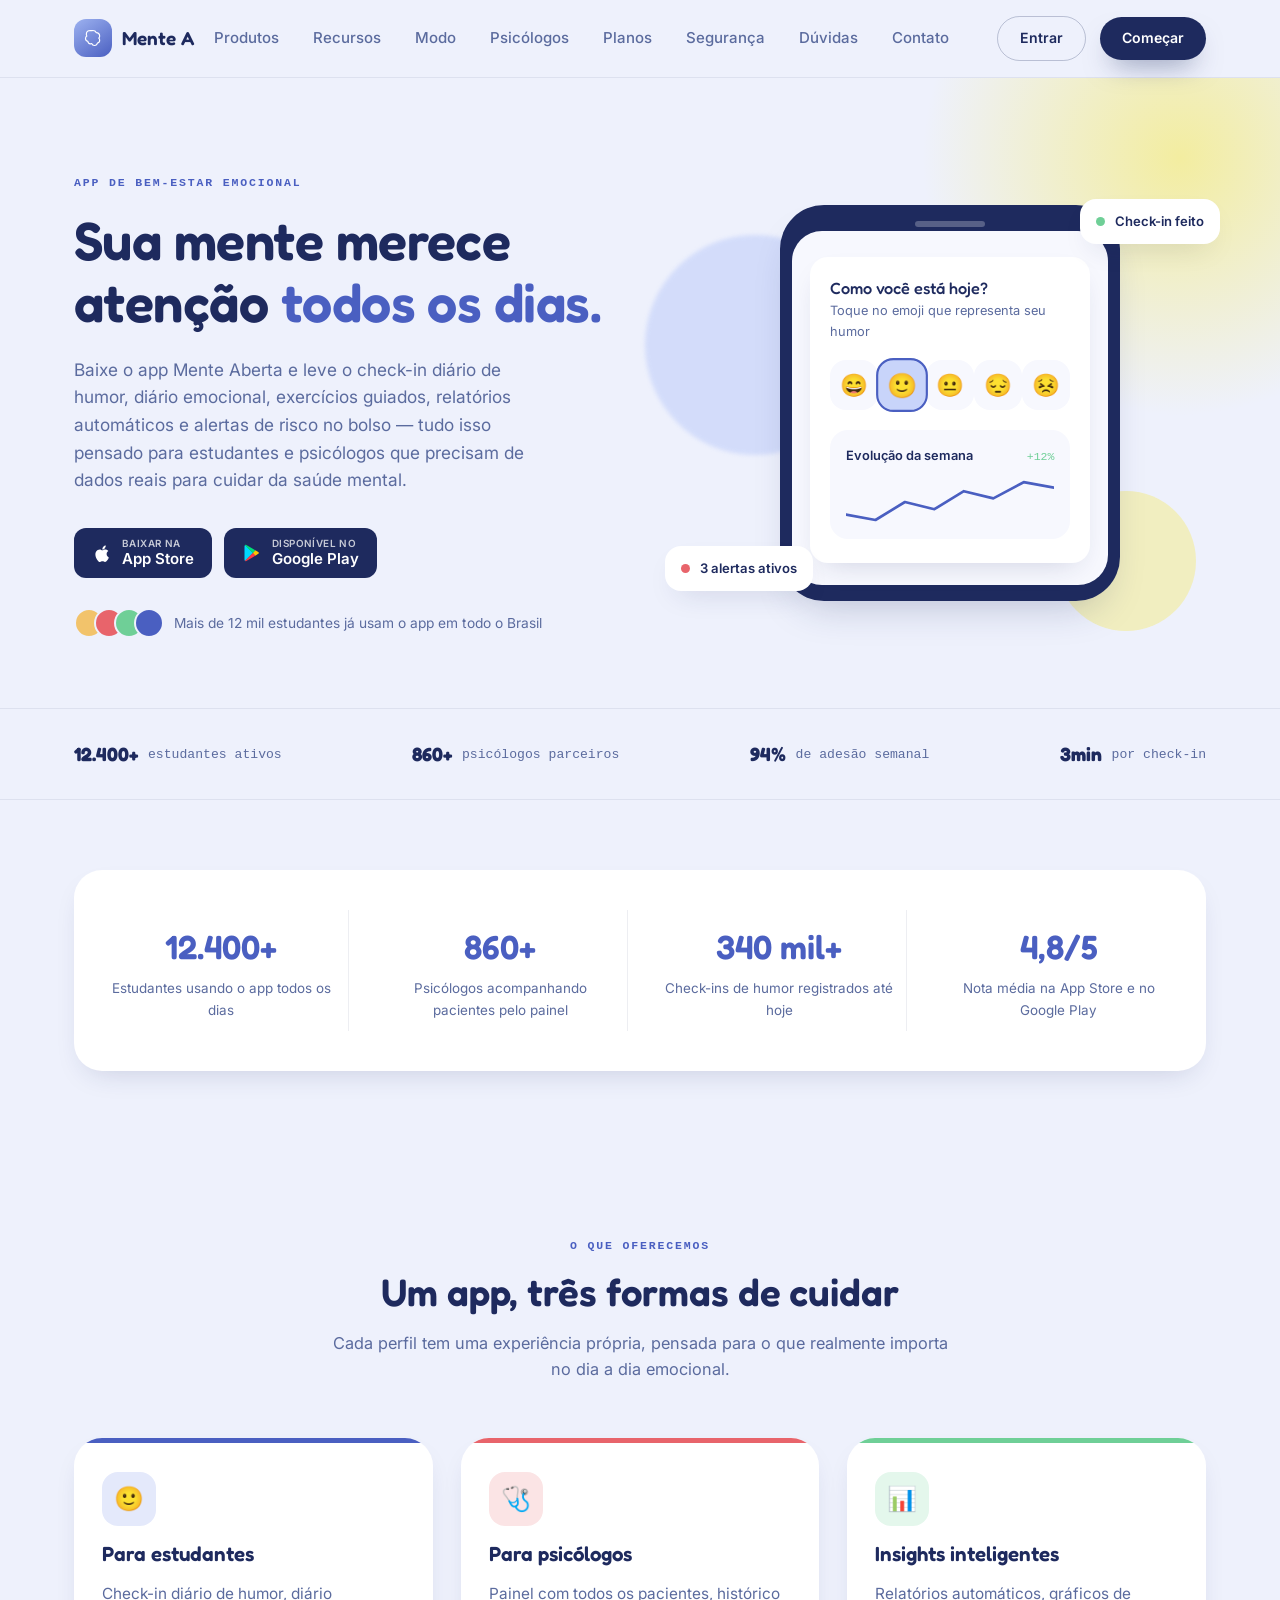
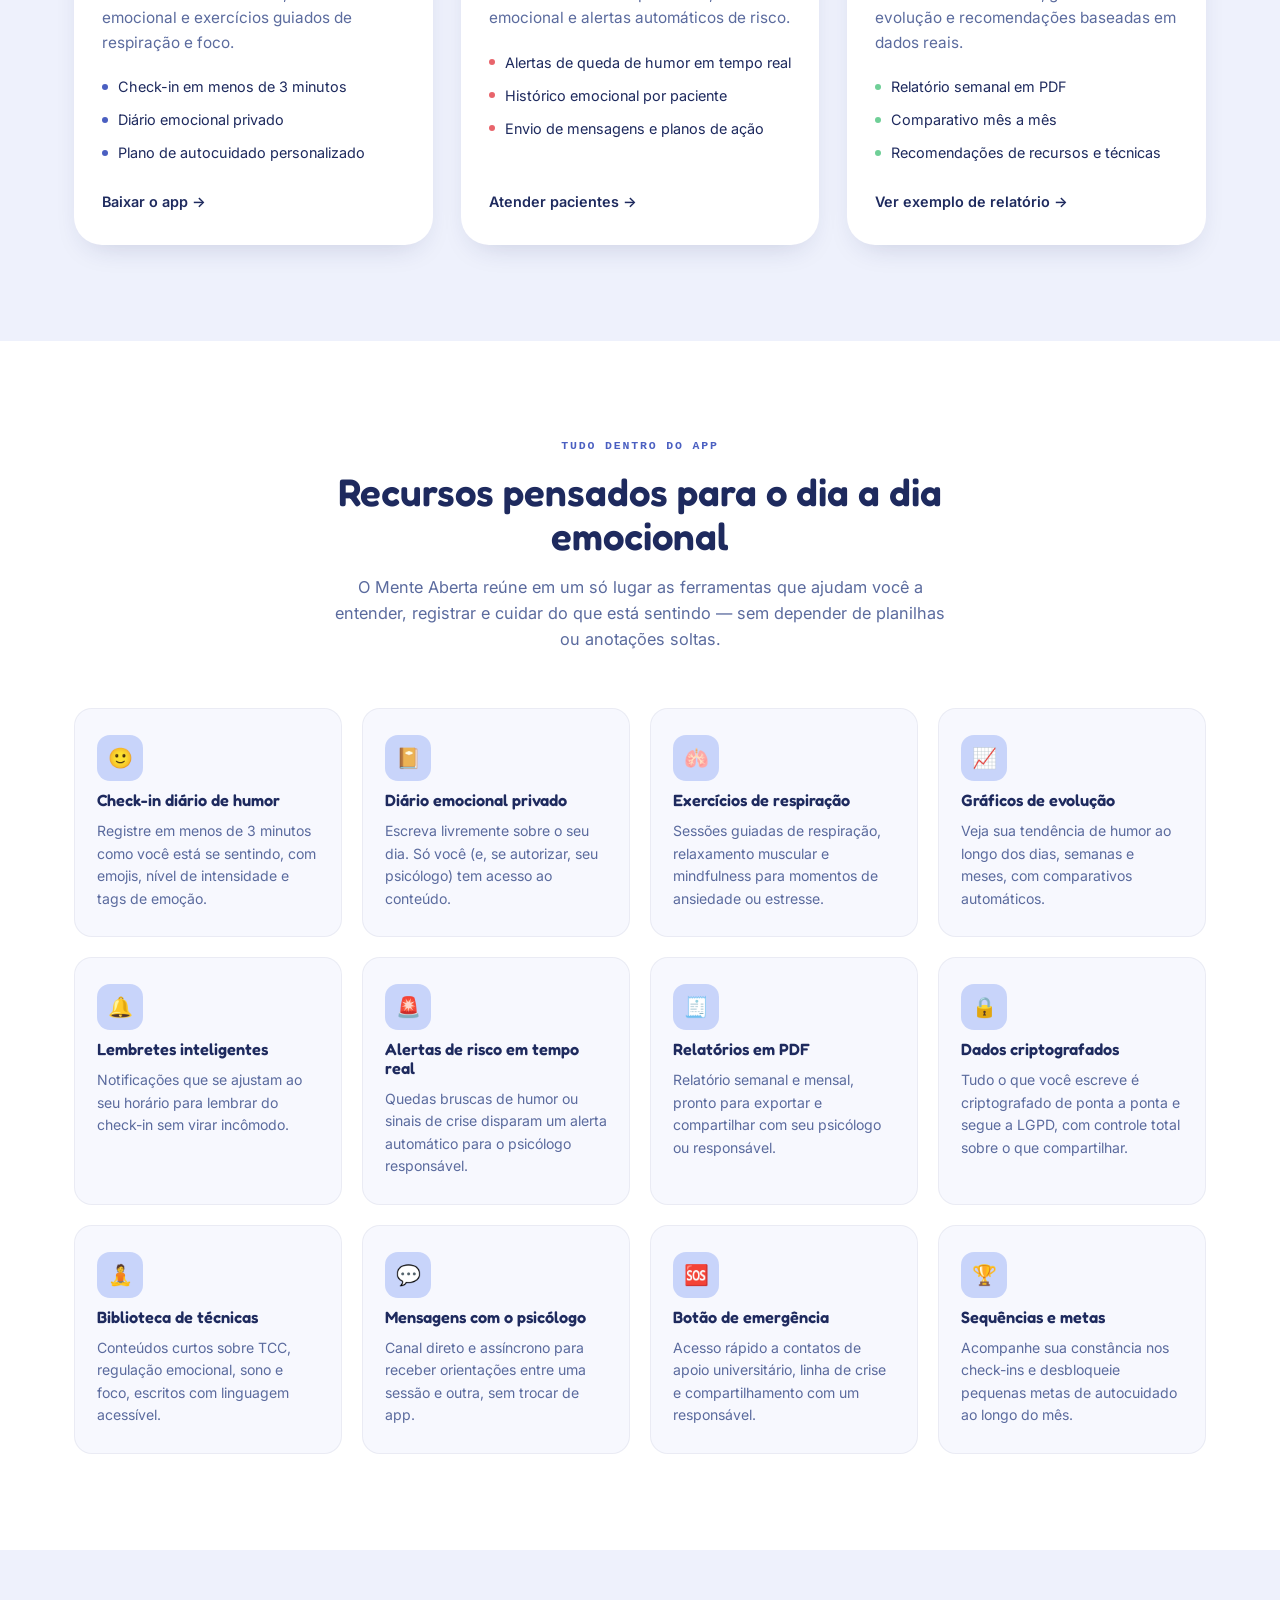
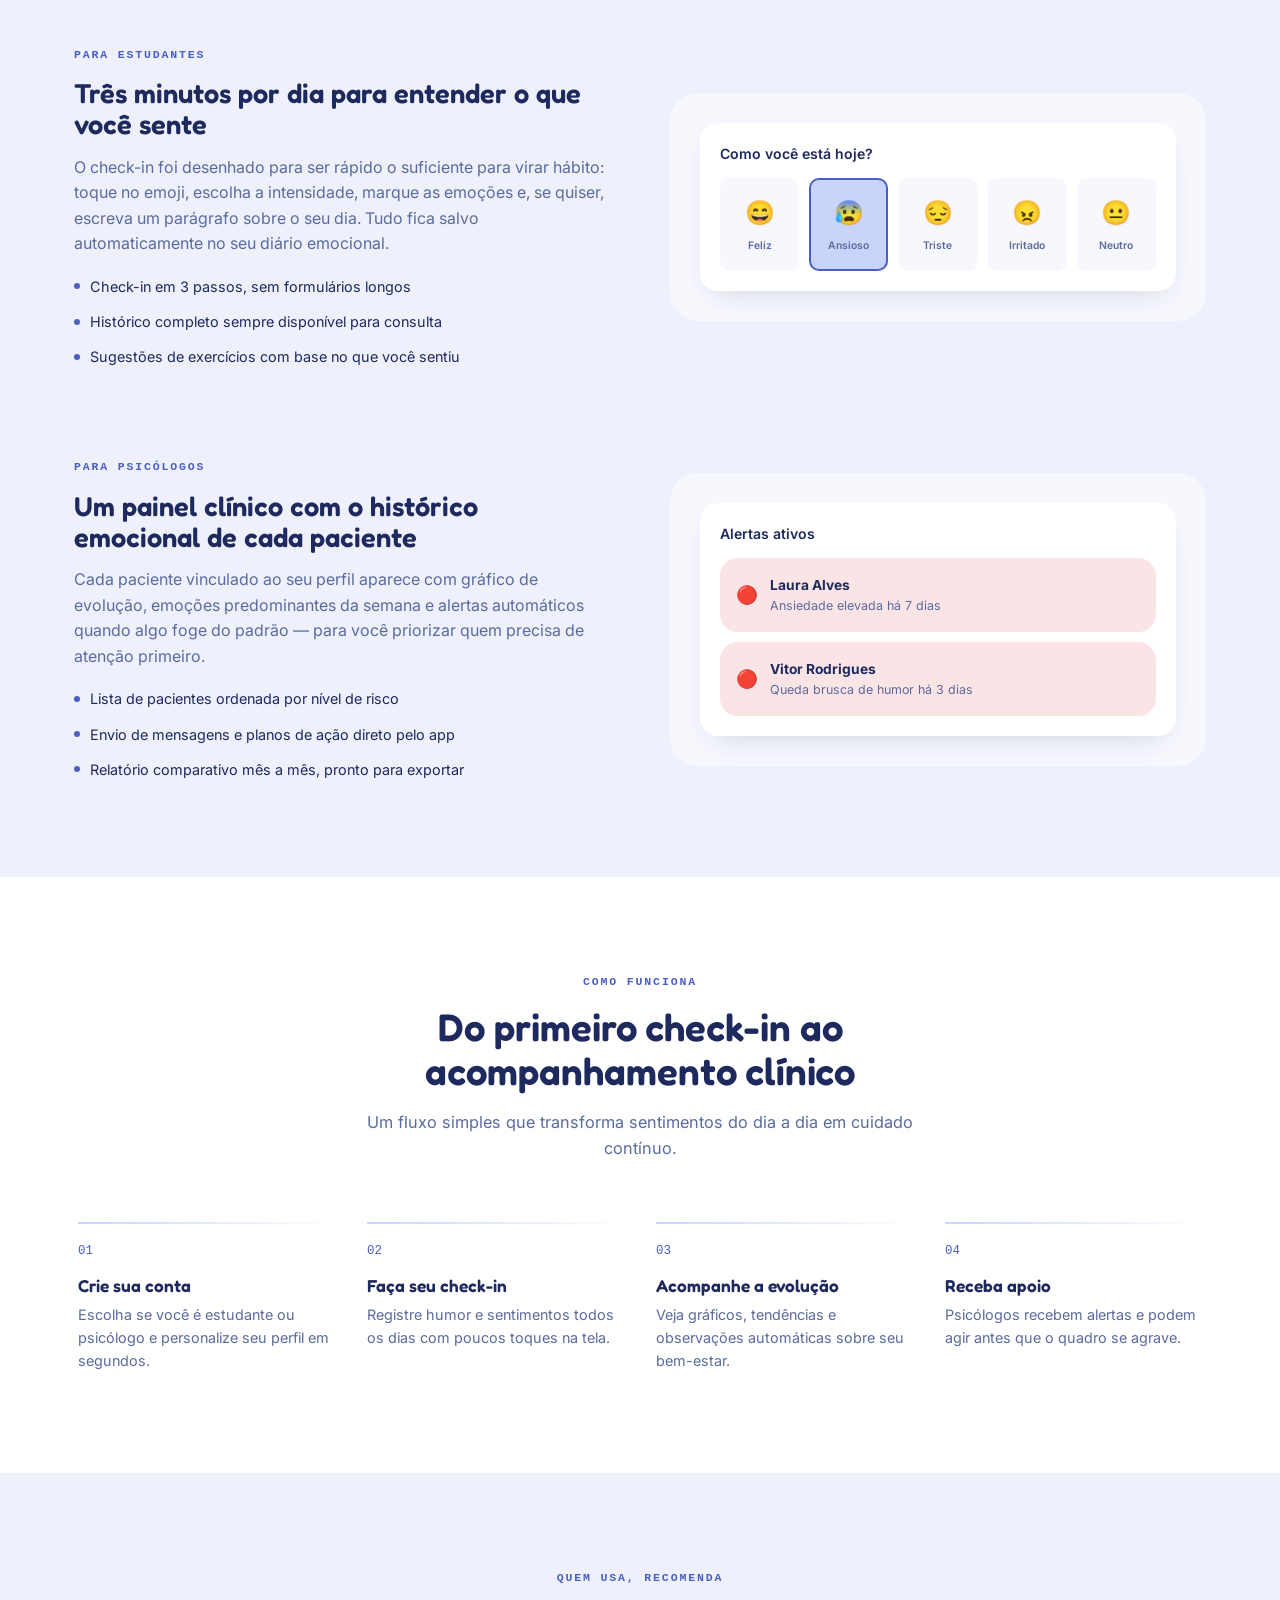
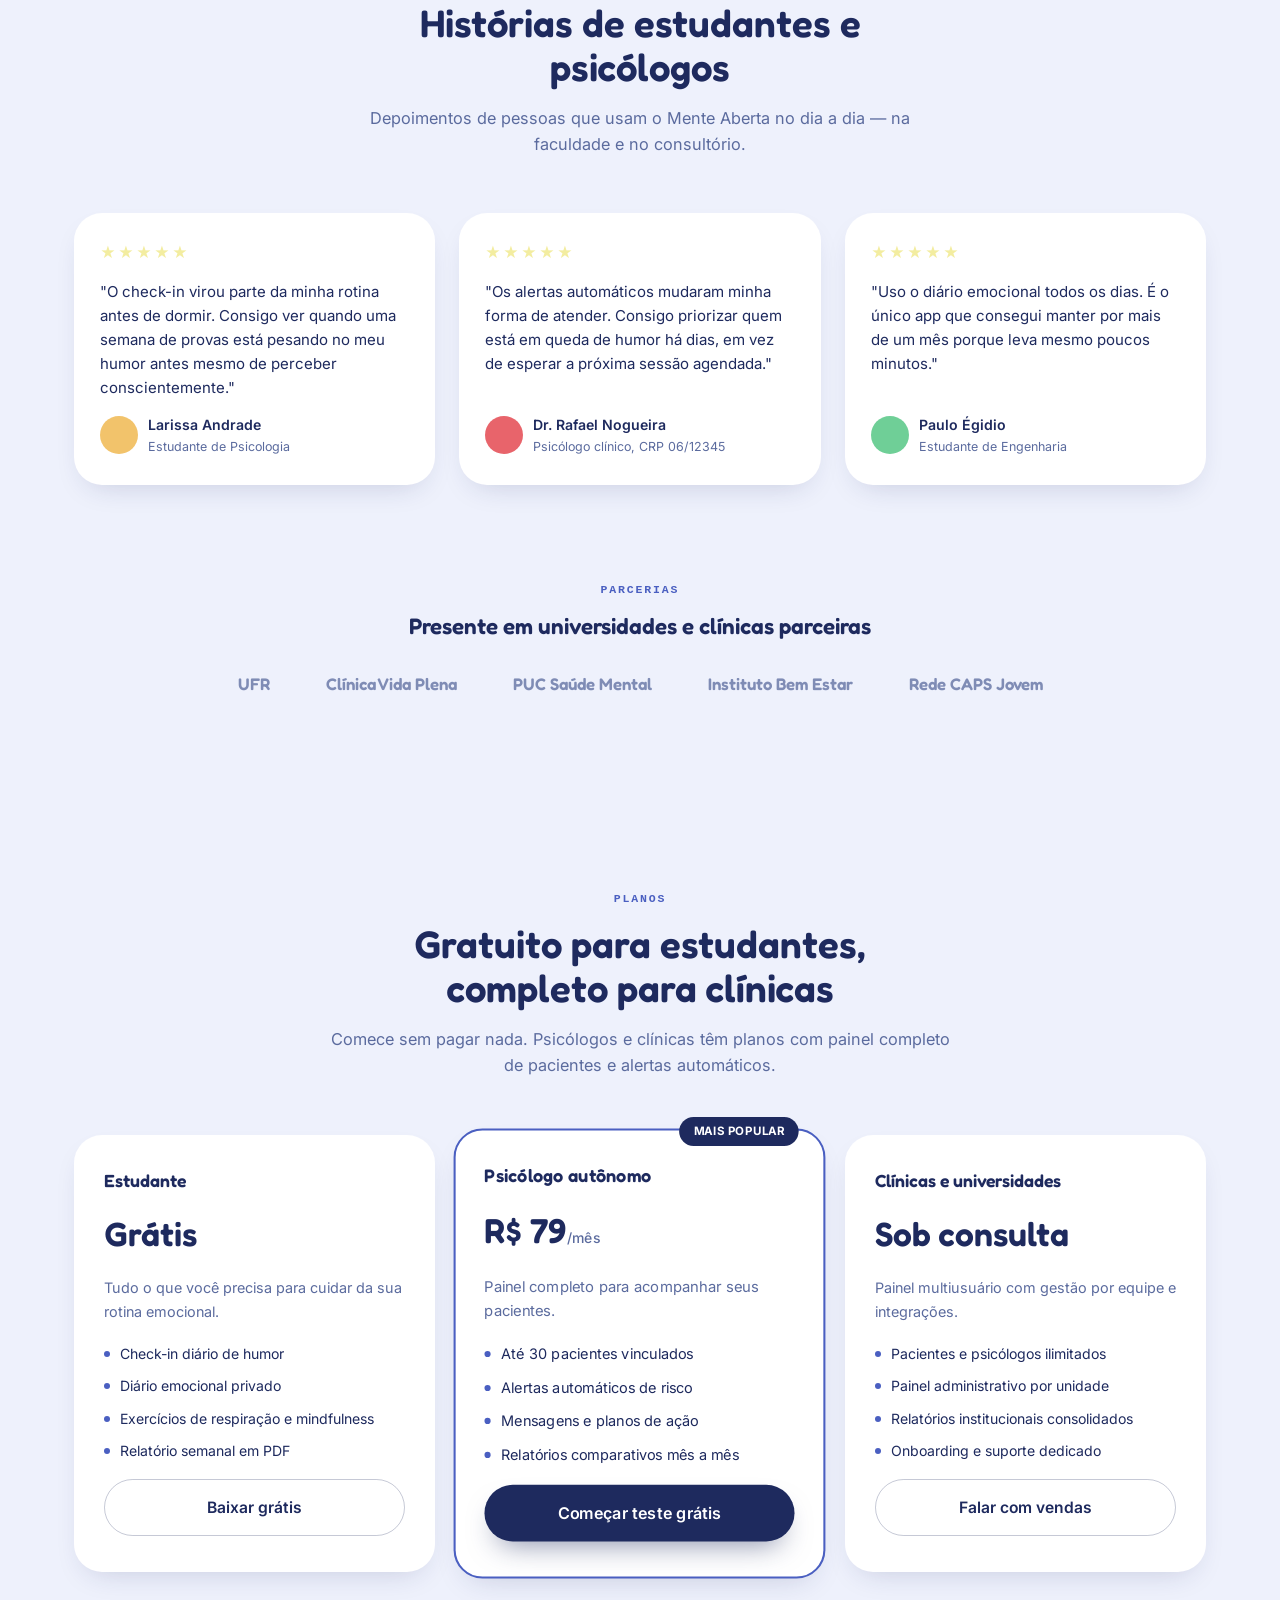
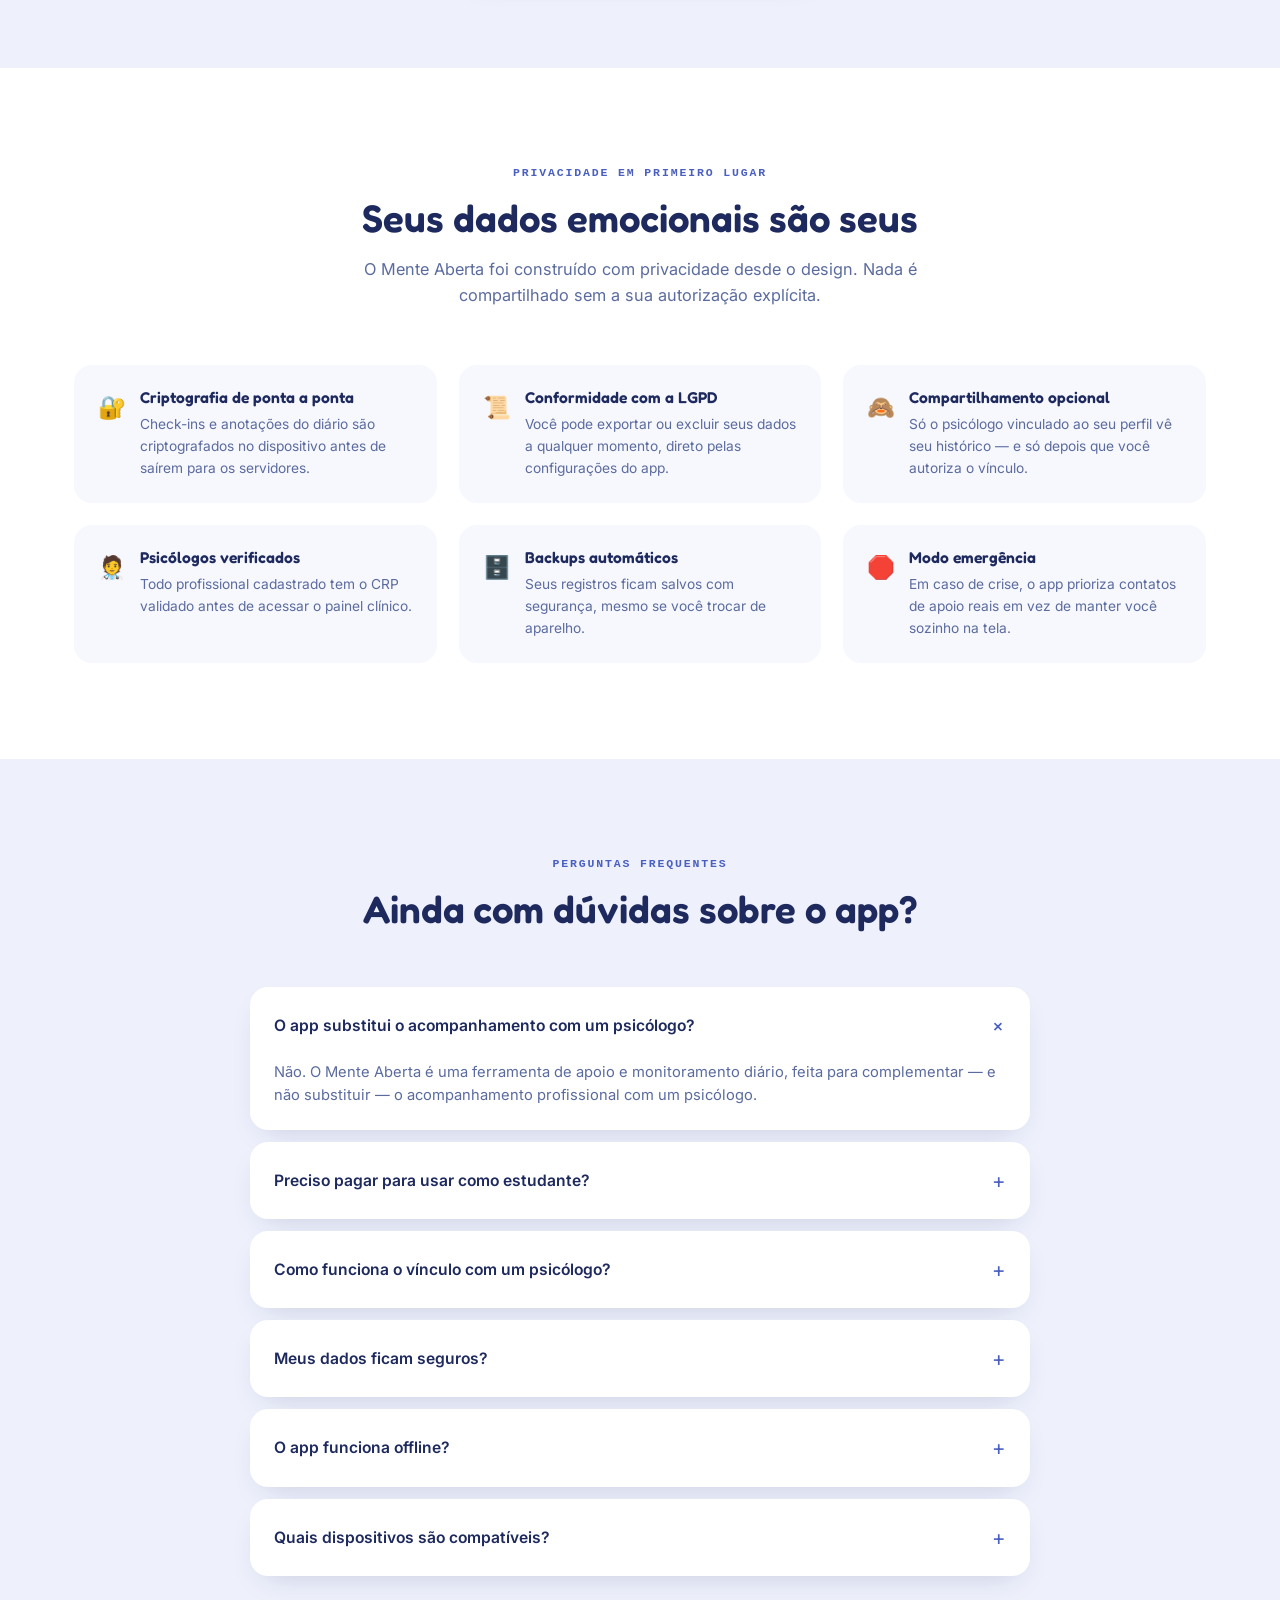
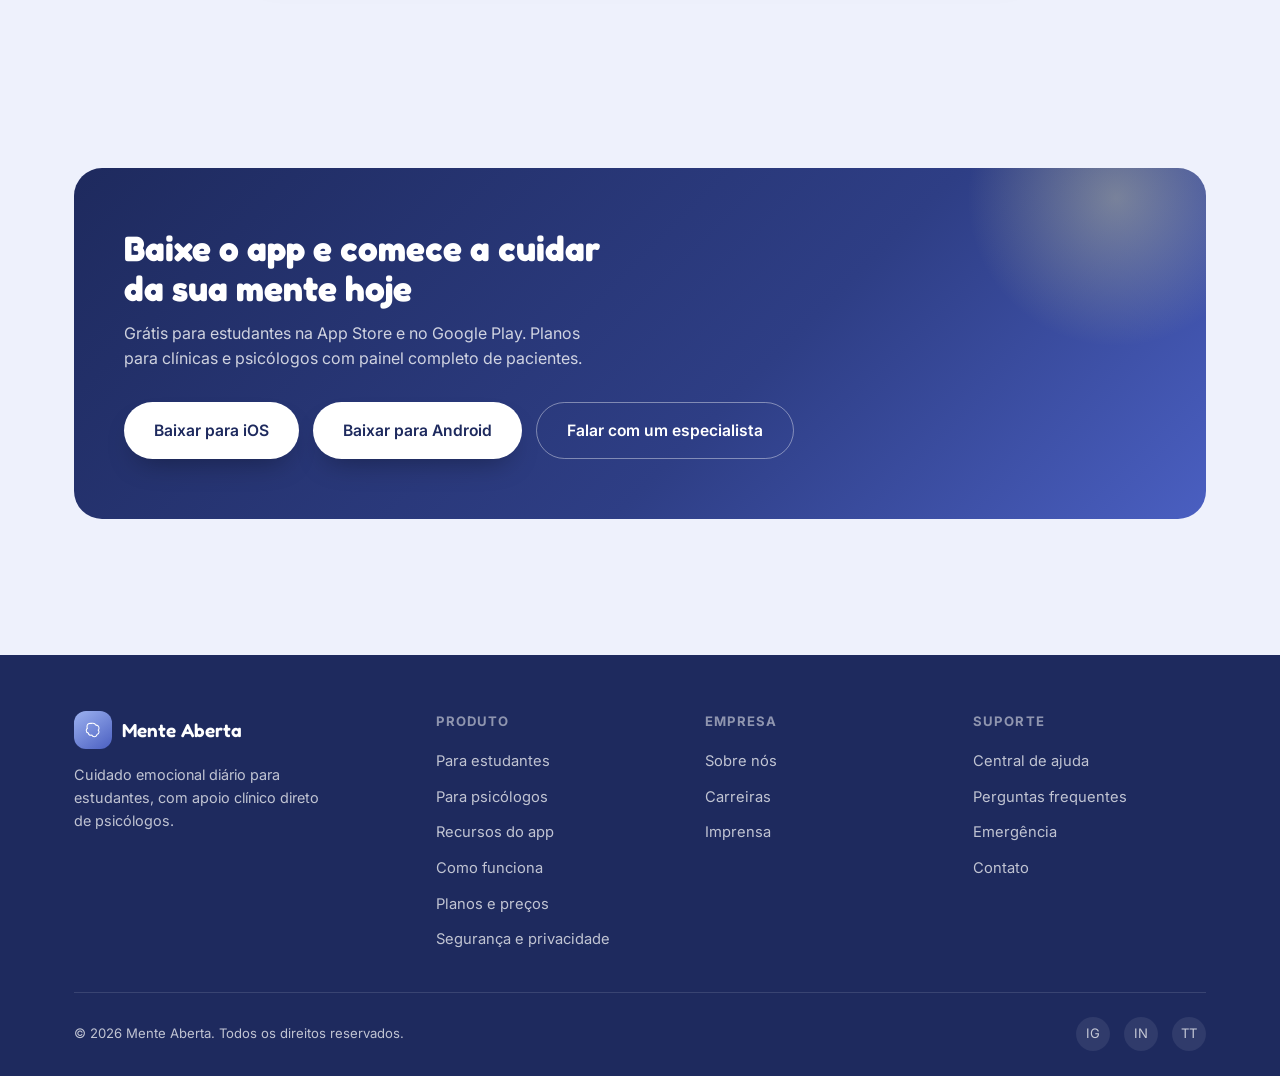
==== commit 4b60c651: "Add files via upload" ====
--- a/index.html
+++ b/index.html
@@ -30,7 +30,7 @@
           <path d="M9 3C6 3 4 5 4 7.5C4 8.3 4.2 9 4.6 9.6C3.6 10.2 3 11.3 3 12.5C3 14.2 4.2 15.6 5.8 15.9C5.9 17.7 7.4 19 9.1 19C9.6 19 10 18.9 10.4 18.7C10.9 20 12.2 21 13.7 21C15.5 21 17 19.7 17.3 18C18.9 17.7 20 16.3 20 14.7C20 13.7 19.6 12.8 18.9 12.2C19.6 11.5 20 10.5 20 9.5C20 7.2 18.1 5.4 15.8 5.5C15.2 4 13.7 3 12 3C10.9 3 9.9 3.4 9 3Z" stroke="white" stroke-width="1.4" stroke-linejoin="round"/>
         </svg>
       </span>
-      Mente Aberta
+      Mente A
     </a>
 
     <input type="checkbox" id="menu-check">
--- a/css/pagina-inicial.css
+++ b/css/pagina-inicial.css
@@ -0,0 +1,1173 @@
+:root{
+    --color-bg: #EEF1FC;
+    --color-bg-soft: #F7F8FE;
+    --color-primary: #4A5FC1;
+    --color-primary-dark: #1E2A5E;
+    --color-secondary: #9DB2F0;
+    --color-secondary-light: #C8D4FA;
+    --color-accent-yellow: #F3EDA0;
+    --color-accent-red: #E8646B;
+    --color-accent-green: #6FCF97;
+    --color-surface: #FFFFFF;
+    --text-dark: #1E2A5E;
+    --text-muted: #5B6B9E;
+    --text-on-primary: #FFFFFF;
+    --radius-lg: 28px;
+    --radius-md: 18px;
+    --radius-sm: 10px;
+    --shadow-soft: 0 20px 40px -18px rgba(30, 42, 94, 0.28);
+    --shadow-card: 0 12px 30px -14px rgba(30, 42, 94, 0.22);
+    --font-display: 'Fredoka', sans-serif;
+    --font-body: 'Inter', sans-serif;
+    --font-mono: 'Space Mono', monospace;
+    --max-width: 1180px;
+  }
+
+  *{ box-sizing: border-box; margin: 0; padding: 0; }
+
+  html{ scroll-behavior: smooth; }
+
+  body{
+    font-family: var(--font-body);
+    background: var(--color-bg);
+    color: var(--text-dark);
+    line-height: 1.6;
+    -webkit-font-smoothing: antialiased;
+    overflow-x: hidden;
+  }
+
+  img, svg{ display: block; max-width: 100%; }
+
+  a{ color: inherit; text-decoration: none; }
+
+  ul{ list-style: none; }
+
+  .container{
+    width: 100%;
+    max-width: var(--max-width);
+    margin: 0 auto;
+    padding: 0 24px;
+  }
+
+  .eyebrow{
+    font-family: var(--font-mono);
+    font-size: 0.72rem;
+    letter-spacing: 0.16em;
+    text-transform: uppercase;
+    color: var(--color-primary);
+    font-weight: 700;
+  }
+
+  h1, h2, h3, h4{
+    font-family: var(--font-display);
+    color: var(--text-dark);
+    line-height: 1.15;
+  }
+
+  .btn{
+    display: inline-flex;
+    align-items: center;
+    justify-content: center;
+    gap: 8px;
+    font-family: var(--font-body);
+    font-weight: 600;
+    font-size: 0.98rem;
+    padding: 15px 30px;
+    border-radius: 999px;
+    border: none;
+    cursor: pointer;
+    transition: transform 0.25s ease, box-shadow 0.25s ease, background 0.25s ease;
+  }
+
+  .btn-primary{
+    background: var(--color-primary-dark);
+    color: var(--text-on-primary);
+    box-shadow: 0 14px 28px -12px rgba(30, 42, 94, 0.55);
+  }
+  .btn-primary:hover{ transform: translateY(-3px); box-shadow: 0 20px 34px -14px rgba(30, 42, 94, 0.6); }
+
+  .btn-ghost{
+    background: transparent;
+    color: var(--color-primary-dark);
+    border: 1.5px solid rgba(30, 42, 94, 0.25);
+  }
+  .btn-ghost:hover{ background: rgba(30, 42, 94, 0.06); transform: translateY(-2px); }
+
+  .btn-sm{ padding: 10px 22px; font-size: 0.88rem; }
+
+  /* cabeçalho */
+  .site-header{
+    position: sticky;
+    top: 0;
+    z-index: 100;
+    background: rgba(238, 241, 252, 0.85);
+    backdrop-filter: blur(10px);
+    border-bottom: 1px solid rgba(30, 42, 94, 0.08);
+  }
+
+  .nav{
+    display: flex;
+    align-items: center;
+    justify-content: space-between;
+    padding: 16px 24px;
+  }
+
+  .brand{
+    display: flex;
+    align-items: center;
+    gap: 10px;
+    font-family: var(--font-display);
+    font-weight: 600;
+    font-size: 1.18rem;
+    color: var(--text-dark);
+  }
+
+  .brand-mark{
+    width: 38px; height: 38px;
+    border-radius: 12px;
+    background: linear-gradient(145deg, var(--color-secondary), var(--color-primary));
+    display: flex; align-items: center; justify-content: center;
+  }
+
+  .nav-links{
+    display: flex;
+    align-items: center;
+    gap: 34px;
+    font-size: 0.94rem;
+    font-weight: 500;
+    color: var(--text-muted);
+  }
+
+  .nav-links a:hover{ color: var(--color-primary-dark); }
+
+  .nav-actions{ display: flex; align-items: center; gap: 14px; margin-left: 28px; }
+
+  .nav-toggle{
+    display: none;
+    flex-direction: column;
+    gap: 5px;
+    background: none;
+    border: none;
+    cursor: pointer;
+    padding: 8px;
+  }
+  .nav-toggle span{
+    width: 24px; height: 2.5px;
+    background: var(--text-dark);
+    border-radius: 2px;
+  }
+
+  #menu-check{ display: none; }
+
+  /* topo/hero */
+  .hero{
+    position: relative;
+    padding: 90px 0 70px;
+    overflow: hidden;
+  }
+
+  .hero::before{
+    content: "";
+    position: absolute;
+    top: -180px; right: -160px;
+    width: 520px; height: 520px;
+    border-radius: 50%;
+    background: radial-gradient(circle, var(--color-accent-yellow) 0%, rgba(243,237,160,0) 70%);
+    z-index: 0;
+  }
+
+  .hero-grid{
+    position: relative;
+    z-index: 1;
+    display: grid;
+    grid-template-columns: 1.05fr 0.95fr;
+    align-items: center;
+    gap: 56px;
+  }
+
+  .hero-copy .eyebrow{ margin-bottom: 18px; display: inline-block; }
+
+  .hero-copy h1{
+    font-size: clamp(2.4rem, 4.2vw, 3.6rem);
+    font-weight: 600;
+    letter-spacing: -0.01em;
+    margin-bottom: 22px;
+  }
+
+  .hero-copy h1 em{
+    font-style: normal;
+    color: var(--color-primary);
+    position: relative;
+  }
+
+  .hero-copy p{
+    font-size: 1.08rem;
+    color: var(--text-muted);
+    max-width: 480px;
+    margin-bottom: 34px;
+  }
+
+  .hero-ctas{ display: flex; flex-wrap: wrap; gap: 16px; margin-bottom: 30px; }
+
+  .hero-note{
+    display: flex; align-items: center; gap: 10px;
+    font-size: 0.86rem; color: var(--text-muted);
+  }
+  .avatars{ display: flex; }
+  .avatars span{
+    width: 30px; height: 30px; border-radius: 50%;
+    border: 2px solid var(--color-bg);
+    margin-left: -10px;
+    background: var(--color-secondary);
+  }
+  .avatars span:first-child{ margin-left: 0; }
+  .avatars span:nth-child(1){ background:#F2C36B; }
+  .avatars span:nth-child(2){ background:#E8646B; }
+  .avatars span:nth-child(3){ background:#6FCF97; }
+  .avatars span:nth-child(4){ background:#4A5FC1; }
+
+  /* mockup do check-in de humor */
+  .hero-visual{
+    position: relative;
+    display: flex;
+    justify-content: center;
+  }
+
+  .checkin-card{
+    width: 100%;
+    background: var(--color-surface);
+    border-radius: var(--radius-md);
+    padding: 22px 20px 24px;
+    box-shadow: var(--shadow-card);
+    position: relative;
+    z-index: 2;
+  }
+
+  @keyframes float{
+    0%, 100%{ transform: translateY(0); }
+    50%{ transform: translateY(-10px); }
+  }
+
+  .checkin-card h4{ font-size: 1.02rem; font-weight: 500; margin-bottom: 4px; }
+  .checkin-sub{ font-size: 0.8rem; color: var(--text-muted); margin-bottom: 18px; }
+
+  .mood-row{ display: flex; justify-content: space-between; margin-bottom: 20px; }
+  .mood-btn{
+    width: 50px; height: 50px;
+    border-radius: 16px;
+    display: flex; align-items: center; justify-content: center;
+    font-size: 1.4rem;
+    background: var(--color-bg-soft);
+    border: 2px solid transparent;
+    transition: all 0.3s ease;
+  }
+  .mood-btn.active{
+    background: var(--color-secondary-light);
+    border-color: var(--color-primary);
+    transform: scale(1.08);
+  }
+
+  .chart-box{
+    background: var(--color-bg-soft);
+    border-radius: var(--radius-md);
+    padding: 16px 16px 10px;
+  }
+  .chart-box-head{ display: flex; justify-content: space-between; align-items: baseline; margin-bottom: 8px; }
+  .chart-box-head span:first-child{ font-size: 0.8rem; font-weight: 600; color: var(--text-dark); }
+  .chart-box-head span:last-child{ font-family: var(--font-mono); font-size: 0.72rem; color: var(--color-accent-green); }
+
+  .sparkline{ width: 100%; height: 54px; display: block; }
+
+  .float-chip{
+    position: absolute;
+    background: var(--color-surface);
+    border-radius: 16px;
+    box-shadow: var(--shadow-card);
+    padding: 12px 16px;
+    display: flex; align-items: center; gap: 10px;
+    font-size: 0.82rem;
+    font-weight: 600;
+    z-index: 3;
+  }
+  .float-chip.chip-top{ top: -6px; right: -14px; animation: float 5s ease-in-out infinite 0.4s; }
+  .float-chip.chip-bottom{ bottom: 10px; left: -30px; animation: float 6.5s ease-in-out infinite 0.9s; }
+  .chip-dot{ width: 9px; height: 9px; border-radius: 50%; background: var(--color-accent-green); }
+  .chip-dot.alert{ background: var(--color-accent-red); }
+
+  .blob{
+    position: absolute;
+    border-radius: 50%;
+    z-index: 1;
+  }
+  .blob-1{ width: 220px; height: 220px; background: var(--color-secondary-light); top: 30px; left: -50px; filter: blur(2px); opacity: 0.7; }
+  .blob-2{ width: 140px; height: 140px; background: var(--color-accent-yellow); bottom: -30px; right: 10px; opacity: 0.65; }
+
+  /* moldura do celular no mockup */
+  .phone-frame{
+    position: relative;
+    z-index: 2;
+    width: 100%;
+    max-width: 340px;
+    border-radius: 44px;
+    background: var(--color-primary-dark);
+    padding: 16px 12px;
+    box-shadow: var(--shadow-soft);
+    animation: float 6s ease-in-out infinite;
+  }
+  .phone-frame::before{
+    content: "";
+    position: absolute;
+    top: 16px; left: 50%;
+    transform: translateX(-50%);
+    width: 70px; height: 6px;
+    border-radius: 4px;
+    background: rgba(255,255,255,0.25);
+  }
+  .phone-screen{
+    background: var(--color-bg-soft);
+    border-radius: 30px;
+    padding: 26px 18px 22px;
+    margin-top: 10px;
+  }
+
+  /* selos das lojas de app */
+  .store-badges{ display: flex; flex-wrap: wrap; gap: 12px; }
+  .store-badge{
+    display: inline-flex;
+    align-items: center;
+    gap: 10px;
+    background: var(--color-primary-dark);
+    color: var(--text-on-primary);
+    padding: 10px 18px;
+    border-radius: 12px;
+    transition: transform 0.25s ease, background 0.25s ease;
+  }
+  .store-badge:hover{ transform: translateY(-3px); background: #2E3E85; }
+  .store-badge svg{ flex-shrink: 0; }
+  .store-badge-text{ display: flex; flex-direction: column; line-height: 1.2; }
+  .store-badge-text small{ font-size: 0.62rem; opacity: 0.75; text-transform: uppercase; letter-spacing: 0.04em; }
+  .store-badge-text span{ font-size: 0.94rem; font-weight: 600; font-family: var(--font-body); }
+
+  .qr-chip{
+    display: flex; align-items: center; gap: 10px;
+    font-size: 0.82rem; color: var(--text-muted);
+  }
+  .qr-box{
+    width: 44px; height: 44px;
+    border-radius: 8px;
+    background: repeating-conic-gradient(var(--text-dark) 0% 25%, transparent 0% 50%) 0 0/8px 8px;
+    border: 2px solid var(--text-dark);
+  }
+
+  /* logos de confiança */
+  .trust-bar{
+    padding: 30px 0;
+    border-top: 1px solid rgba(30,42,94,0.08);
+    border-bottom: 1px solid rgba(30,42,94,0.08);
+  }
+  .trust-bar .container{
+    display: flex; flex-wrap: wrap; gap: 20px 40px;
+    align-items: center; justify-content: space-between;
+  }
+  .trust-item{
+    display: flex; align-items: center; gap: 10px;
+    font-family: var(--font-mono);
+    font-size: 0.82rem;
+    color: var(--text-muted);
+  }
+  .trust-item strong{ font-family: var(--font-display); font-size: 1.2rem; color: var(--text-dark); }
+
+  /* títulos de seção */
+  .section{ padding: 96px 0; }
+  .section-head{ max-width: 620px; margin: 0 auto 56px; text-align: center; }
+  .section-head .eyebrow{ display: block; margin-bottom: 14px; }
+  .section-head h2{ font-size: clamp(1.9rem, 3vw, 2.5rem); font-weight: 600; margin-bottom: 16px; }
+  .section-head p{ color: var(--text-muted); font-size: 1.02rem; }
+
+  /* produtos (3 colunas) */
+  .products-grid{
+    display: grid;
+    grid-template-columns: repeat(3, 1fr);
+    gap: 28px;
+  }
+
+  .product-card{
+    background: var(--color-surface);
+    border-radius: var(--radius-lg);
+    padding: 34px 28px 32px;
+    box-shadow: var(--shadow-card);
+    display: flex;
+    flex-direction: column;
+    gap: 16px;
+    transition: transform 0.3s ease, box-shadow 0.3s ease;
+    position: relative;
+    overflow: hidden;
+  }
+  .product-card:hover{ transform: translateY(-8px); box-shadow: var(--shadow-soft); }
+
+  .product-card::after{
+    content: "";
+    position: absolute;
+    top: 0; left: 0; right: 0;
+    height: 5px;
+  }
+  .product-card.students::after{ background: var(--color-primary); }
+  .product-card.psychologists::after{ background: var(--color-accent-red); }
+  .product-card.insights::after{ background: var(--color-accent-green); }
+
+  .product-icon{
+    width: 54px; height: 54px;
+    border-radius: 16px;
+    display: flex; align-items: center; justify-content: center;
+    font-size: 1.5rem;
+  }
+  .product-card.students .product-icon{ background: #E4E9FB; }
+  .product-card.psychologists .product-icon{ background: #FBE4E5; }
+  .product-card.insights .product-icon{ background: #E4F7EC; }
+
+  .product-card h3{ font-size: 1.28rem; font-weight: 600; }
+  .product-card p{ color: var(--text-muted); font-size: 0.96rem; }
+
+  .product-list{ margin-top: 4px; display: flex; flex-direction: column; gap: 10px; }
+  .product-list li{
+    display: flex; align-items: center; gap: 10px;
+    font-size: 0.9rem; color: var(--text-dark);
+  }
+  .product-list li::before{
+    content: "";
+    width: 6px; height: 6px;
+    border-radius: 50%;
+    background: currentColor;
+    flex-shrink: 0;
+  }
+  .product-card.students .product-list li{ color: var(--color-primary); }
+  .product-card.psychologists .product-list li{ color: var(--color-accent-red); }
+  .product-card.insights .product-list li{ color: var(--color-accent-green); }
+  .product-list li span{ color: var(--text-dark); }
+
+  .product-link{
+    margin-top: auto;
+    padding-top: 10px;
+    font-weight: 600;
+    font-size: 0.9rem;
+    color: var(--text-dark);
+    display: inline-flex;
+    align-items: center;
+    gap: 6px;
+  }
+
+  /* como funciona */
+  .how-section{ background: var(--color-surface); }
+  .how-grid{
+    display: grid;
+    grid-template-columns: repeat(4, 1fr);
+    gap: 24px;
+  }
+  .how-step{
+    text-align: left;
+    padding: 4px;
+  }
+  .how-step .step-num{
+    font-family: var(--font-mono);
+    font-size: 0.78rem;
+    color: var(--color-primary);
+    display: block;
+    margin-bottom: 14px;
+  }
+  .how-step h4{ font-size: 1.08rem; font-weight: 600; margin-bottom: 8px; }
+  .how-step p{ font-size: 0.9rem; color: var(--text-muted); }
+  .how-step-divider{
+    height: 2px;
+    background: linear-gradient(90deg, var(--color-secondary-light), transparent);
+    margin-bottom: 18px;
+  }
+
+  /* grade de recursos */
+  .feature-section{ background: var(--color-surface); }
+  .feature-grid{
+    display: grid;
+    grid-template-columns: repeat(4, 1fr);
+    gap: 20px;
+  }
+  .feature-card{
+    background: var(--color-bg-soft);
+    border-radius: var(--radius-md);
+    padding: 26px 22px;
+    display: flex; flex-direction: column; gap: 10px;
+    transition: transform 0.25s ease, box-shadow 0.25s ease, background 0.25s ease;
+    border: 1px solid rgba(30,42,94,0.06);
+  }
+  .feature-card:hover{ transform: translateY(-5px); box-shadow: var(--shadow-card); background: var(--color-surface); }
+  .feature-icon{
+    width: 46px; height: 46px;
+    border-radius: 13px;
+    background: var(--color-secondary-light);
+    display: flex; align-items: center; justify-content: center;
+    font-size: 1.25rem;
+  }
+  .feature-card h4{ font-size: 1.02rem; font-weight: 600; }
+  .feature-card p{ font-size: 0.88rem; color: var(--text-muted); }
+
+  /* faixa de números */
+  .stats-section{ padding: 70px 0; }
+  .stats-grid{
+    display: grid;
+    grid-template-columns: repeat(4, 1fr);
+    gap: 24px;
+    background: var(--color-surface);
+    border-radius: var(--radius-lg);
+    padding: 40px 20px;
+    box-shadow: var(--shadow-card);
+  }
+  .stat-block{ text-align: center; padding: 10px; border-right: 1px solid rgba(30,42,94,0.08); }
+  .stat-block:last-child{ border-right: none; }
+  .stat-block .num{ font-family: var(--font-display); font-size: 2.1rem; font-weight: 600; color: var(--color-primary); }
+  .stat-block .lbl{ font-size: 0.84rem; color: var(--text-muted); margin-top: 4px; }
+
+  /* depoimentos */
+  .testi-grid{
+    display: grid;
+    grid-template-columns: repeat(3, 1fr);
+    gap: 24px;
+  }
+  .testi-card{
+    background: var(--color-surface);
+    border-radius: var(--radius-lg);
+    padding: 28px 26px;
+    box-shadow: var(--shadow-card);
+    display: flex; flex-direction: column; gap: 14px;
+  }
+  .testi-stars{ color: var(--color-accent-yellow); font-size: 0.95rem; letter-spacing: 2px; }
+  .testi-card p{ font-size: 0.94rem; color: var(--text-dark); }
+  .testi-person{ display: flex; align-items: center; gap: 10px; margin-top: auto; }
+  .testi-avatar{ width: 38px; height: 38px; border-radius: 50%; flex-shrink:0; }
+  .testi-person .name{ font-weight: 600; font-size: 0.88rem; }
+  .testi-person .role{ font-size: 0.78rem; color: var(--text-muted); }
+
+  /* telas explicativas */
+  .split-row{
+    display: grid;
+    grid-template-columns: 1fr 1fr;
+    gap: 60px;
+    align-items: center;
+  }
+  .split-row + .split-row{ margin-top: 90px; }
+  .split-row.reverse .split-visual{ order: 2; }
+  .split-visual{
+    background: var(--color-bg-soft);
+    border-radius: var(--radius-lg);
+    padding: 30px;
+    position: relative;
+  }
+  .split-copy .eyebrow{ margin-bottom: 14px; display:block; }
+  .split-copy h3{ font-size: 1.7rem; font-weight: 600; margin-bottom: 14px; }
+  .split-copy p{ color: var(--text-muted); margin-bottom: 18px; }
+  .split-copy .product-list{ gap: 12px; }
+  .split-copy .product-list li{ color: var(--color-primary); }
+
+  .mini-panel{ background: var(--color-surface); border-radius: var(--radius-md); box-shadow: var(--shadow-card); padding: 20px; }
+  .mini-panel h5{ font-size: 0.88rem; font-weight: 600; margin-bottom: 12px; }
+
+  /* planos e preços */
+  .pricing-grid{
+    display: grid;
+    grid-template-columns: repeat(3, 1fr);
+    gap: 24px;
+  }
+  .price-card{
+    background: var(--color-surface);
+    border-radius: var(--radius-lg);
+    padding: 34px 28px;
+    box-shadow: var(--shadow-card);
+    display: flex; flex-direction: column; gap: 16px;
+    position: relative;
+    border: 2px solid transparent;
+  }
+  .price-card.featured{ border-color: var(--color-primary); transform: scale(1.03); }
+  .price-badge{
+    position: absolute; top: -13px; right: 24px;
+    background: var(--color-primary-dark); color: #fff;
+    font-size: 0.7rem; font-weight: 700; letter-spacing: 0.04em;
+    padding: 5px 14px; border-radius: 999px; text-transform: uppercase;
+  }
+  .price-card h4{ font-size: 1.1rem; font-weight: 600; }
+  .price-value{ font-family: var(--font-display); font-size: 2.1rem; font-weight: 600; }
+  .price-value small{ font-family: var(--font-body); font-size: 0.85rem; font-weight: 500; color: var(--text-muted); }
+  .price-card .product-list li{ color: var(--color-primary); font-size: 0.88rem; }
+  .price-card p.desc{ color: var(--text-muted); font-size: 0.9rem; }
+
+  /* segurança */
+  .security-grid{
+    display: grid;
+    grid-template-columns: repeat(3, 1fr);
+    gap: 22px;
+  }
+  .security-card{
+    background: var(--color-bg-soft);
+    border-radius: var(--radius-md);
+    padding: 24px;
+    display: flex; gap: 14px;
+    align-items: flex-start;
+  }
+  .security-card .ic{ font-size: 1.4rem; flex-shrink:0; }
+  .security-card h4{ font-size: 0.98rem; font-weight: 600; margin-bottom: 6px; }
+  .security-card p{ font-size: 0.86rem; color: var(--text-muted); }
+
+  /* dúvidas frequentes */
+  .faq-list{ display: flex; flex-direction: column; gap: 12px; max-width: 780px; margin: 0 auto; }
+  .faq-item{
+    background: var(--color-surface);
+    border-radius: var(--radius-md);
+    box-shadow: var(--shadow-card);
+    padding: 4px 24px;
+  }
+  .faq-item summary{
+    cursor: pointer;
+    list-style: none;
+    padding: 18px 0;
+    font-weight: 600;
+    font-size: 0.98rem;
+    display: flex;
+    justify-content: space-between;
+    align-items: center;
+  }
+  .faq-item summary::-webkit-details-marker{ display:none; }
+  .faq-item summary::after{
+    content: "+";
+    font-size: 1.3rem;
+    color: var(--color-primary);
+    font-weight: 400;
+    transition: transform 0.25s ease;
+  }
+  .faq-item[open] summary::after{ transform: rotate(45deg); }
+  .faq-item p{ padding-bottom: 18px; color: var(--text-muted); font-size: 0.92rem; }
+
+  /* parceiros */
+  .partners-row{
+    display: flex; flex-wrap: wrap; justify-content: center; align-items: center;
+    gap: 40px 56px;
+    opacity: 0.75;
+  }
+  .partner-logo{
+    font-family: var(--font-display);
+    font-weight: 600;
+    font-size: 1.05rem;
+    color: var(--text-muted);
+  }
+
+  /* banner de chamada */
+  .cta-banner{
+    background: linear-gradient(135deg, var(--color-primary-dark), #2E3E85 60%, var(--color-primary));
+    border-radius: var(--radius-lg);
+    padding: 60px 50px;
+    color: var(--text-on-primary);
+    display: flex;
+    align-items: center;
+    justify-content: space-between;
+    gap: 30px;
+    flex-wrap: wrap;
+    position: relative;
+    overflow: hidden;
+  }
+  .cta-banner::before{
+    content:"";
+    position: absolute;
+    width: 300px; height: 300px;
+    background: radial-gradient(circle, rgba(243,237,160,0.35), transparent 70%);
+    top: -120px; right: -60px;
+  }
+  .cta-banner-copy{ position: relative; z-index: 1; max-width: 480px; }
+  .cta-banner h2{ color: var(--text-on-primary); font-size: clamp(1.7rem, 3vw, 2.2rem); margin-bottom: 12px; }
+  .cta-banner p{ color: rgba(255,255,255,0.78); font-size: 1rem; }
+  .cta-banner-actions{ position: relative; z-index: 1; display: flex; gap: 14px; flex-wrap: wrap; }
+  .cta-banner .btn-primary{ background: var(--color-surface); color: var(--text-dark); box-shadow: 0 14px 28px -12px rgba(0,0,0,0.35); }
+  .cta-banner .btn-ghost{ border-color: rgba(255,255,255,0.4); color: var(--text-on-primary); }
+  .cta-banner .btn-ghost:hover{ background: rgba(255,255,255,0.12); }
+
+  /* rodapé */
+  .site-footer{
+    background: var(--color-primary-dark);
+    color: rgba(255,255,255,0.72);
+    padding: 56px 0 26px;
+    margin-top: 40px;
+  }
+  .footer-top{
+    display: grid;
+    grid-template-columns: 1.4fr 1fr 1fr 1fr;
+    gap: 36px;
+    padding-bottom: 40px;
+    border-bottom: 1px solid rgba(255,255,255,0.12);
+  }
+  .footer-brand .brand{ color: var(--text-on-primary); margin-bottom: 14px; }
+  .footer-brand p{ font-size: 0.9rem; max-width: 260px; }
+  .footer-col h5{
+    font-family: var(--font-body);
+    font-size: 0.82rem;
+    text-transform: uppercase;
+    letter-spacing: 0.08em;
+    color: rgba(255,255,255,0.5);
+    margin-bottom: 16px;
+  }
+  .footer-col ul{ display: flex; flex-direction: column; gap: 10px; }
+  .footer-col a{ font-size: 0.92rem; }
+  .footer-col a:hover{ color: var(--text-on-primary); }
+
+  .footer-bottom{
+    display: flex;
+    justify-content: space-between;
+    align-items: center;
+    flex-wrap: wrap;
+    gap: 14px;
+    padding-top: 24px;
+    font-size: 0.82rem;
+  }
+  .footer-social{ display: flex; gap: 14px; }
+  .footer-social a{
+    width: 34px; height: 34px;
+    border-radius: 50%;
+    background: rgba(255,255,255,0.08);
+    display: flex; align-items: center; justify-content: center;
+  }
+  .footer-social a:hover{ background: rgba(255,255,255,0.18); }
+
+  /* responsivo (telas pequenas) */
+  @media (max-width: 980px){
+    .hero-grid{ grid-template-columns: 1fr; }
+    .hero-visual{ order: -1; margin-bottom: 10px; }
+    .products-grid{ grid-template-columns: 1fr; }
+    .how-grid{ grid-template-columns: repeat(2, 1fr); }
+    .footer-top{ grid-template-columns: 1fr 1fr; }
+    .feature-grid{ grid-template-columns: repeat(2, 1fr); }
+    .stats-grid{ grid-template-columns: repeat(2, 1fr); }
+    .stat-block{ border-right: none; border-bottom: 1px solid rgba(30,42,94,0.08); padding-bottom: 20px; }
+    .testi-grid{ grid-template-columns: 1fr; }
+    .split-row{ grid-template-columns: 1fr; gap: 30px; }
+    .split-row.reverse .split-visual{ order: 0; }
+    .split-row + .split-row{ margin-top: 60px; }
+    .pricing-grid{ grid-template-columns: 1fr; }
+    .price-card.featured{ transform: none; }
+    .security-grid{ grid-template-columns: 1fr; }
+  }
+
+  @media (max-width: 720px){
+    .nav-links{
+      position: absolute;
+      top: 100%; left: 0; right: 0;
+      background: var(--color-bg);
+      flex-direction: column;
+      align-items: flex-start;
+      gap: 0;
+      padding: 6px 24px 18px;
+      border-bottom: 1px solid rgba(30,42,94,0.08);
+      transform: translateY(-8px);
+      opacity: 0;
+      pointer-events: none;
+      transition: all 0.25s ease;
+    }
+    .nav-links a{ padding: 12px 0; width: 100%; border-bottom: 1px solid rgba(30,42,94,0.06); }
+    #menu-check:checked ~ .nav-links{ transform: translateY(0); opacity: 1; pointer-events: auto; }
+    .nav-toggle{ display: flex; }
+    .nav-actions .btn-ghost{ display: none; }
+    .cta-banner{ flex-direction: column; text-align: center; padding: 44px 26px; }
+    .cta-banner-actions{ justify-content: center; }
+    .how-grid{ grid-template-columns: 1fr; }
+    .footer-top{ grid-template-columns: 1fr; }
+    .section{ padding: 70px 0; }
+  }
+
+  @media (max-width: 460px){
+    .hero{ padding: 60px 0 50px; }
+    .checkin-card{ padding: 22px 18px 24px; }
+    .float-chip{ display: none; }
+    .feature-grid{ grid-template-columns: 1fr; }
+  }
+
+  /* ================================================================
+     AUTENTICAÇÃO (login / criar conta)
+  ================================================================ */
+  .auth-shell{
+    position: fixed; inset: 0; z-index: 300;
+    background: linear-gradient(160deg, var(--color-bg) 0%, var(--color-secondary-light) 100%);
+    display: none;
+    align-items: center;
+    justify-content: center;
+    padding: 24px;
+    overflow-y: auto;
+  }
+  .auth-shell.active{ display: flex; }
+  .auth-card{
+    width: 100%; max-width: 400px;
+    background: var(--color-surface);
+    border-radius: var(--radius-lg);
+    box-shadow: var(--shadow-soft);
+    padding: 32px 30px 30px;
+    position: relative;
+  }
+  .auth-back{
+    position: absolute; top: 22px; left: 24px;
+    background: none; border: none; cursor: pointer;
+    color: var(--text-muted); font-size: 0.85rem; font-weight: 600;
+    display: flex; align-items: center; gap: 6px;
+  }
+  .auth-back:hover{ color: var(--color-primary-dark); }
+  .auth-brand{ display:flex; align-items:center; gap:10px; justify-content:center; margin-bottom: 18px; margin-top: 8px; }
+  .auth-brand .brand-mark{ width: 34px; height: 34px; }
+  .auth-brand span{ font-family: var(--font-display); font-weight:600; font-size:1.05rem; }
+
+  .auth-role-toggle{ display:flex; gap:8px; background: var(--color-bg-soft); border-radius: 999px; padding: 5px; margin-bottom: 22px; }
+  .auth-role-btn{
+    flex:1; text-align:center; padding: 9px 10px; border-radius: 999px; border:none; cursor:pointer;
+    background: transparent; font-family: var(--font-body); font-weight:600; font-size: 0.85rem;
+    color: var(--text-muted); transition: all 0.2s ease;
+  }
+  .auth-role-btn.active{ background: var(--color-primary-dark); color: #fff; }
+
+  .auth-tabs{ display:flex; gap:22px; margin-bottom: 22px; border-bottom: 1px solid rgba(30,42,94,0.1); }
+  .auth-tab{
+    padding-bottom: 12px; font-weight:600; font-size:0.92rem; color: var(--text-muted);
+    cursor:pointer; border-bottom: 2px solid transparent; transition: all 0.2s ease;
+  }
+  .auth-tab.active{ color: var(--color-primary-dark); border-color: var(--color-primary-dark); }
+
+  .auth-form{ display:none; flex-direction: column; gap: 12px; }
+  .auth-form.active{ display:flex; }
+  .auth-field{
+    width:100%; padding: 13px 15px; border-radius: var(--radius-sm);
+    border: 1.5px solid rgba(30,42,94,0.12); background: var(--color-bg-soft);
+    font-family: var(--font-body); font-size: 0.92rem; color: var(--text-dark);
+    transition: border-color 0.2s ease, background 0.2s ease;
+  }
+  .auth-field:focus{ outline:none; border-color: var(--color-primary); background: #fff; }
+  .auth-form .btn{ width:100%; margin-top: 6px; }
+  .auth-note{ text-align:center; font-size:0.82rem; color: var(--text-muted); margin-top: 14px; }
+
+  /* ================================================================
+     APP (área logada — várias abas / funcionalidades)
+  ================================================================ */
+  .app-shell{
+    position: fixed; inset: 0; z-index: 250;
+    display: none;
+    background: var(--color-bg);
+    font-family: var(--font-body);
+  }
+  .app-shell.active{ display: flex; }
+
+  #app-menu-check{ display:none; }
+
+  .app-sidebar{
+    width: 250px; flex-shrink:0;
+    background: var(--color-primary-dark);
+    color: rgba(255,255,255,0.85);
+    display:flex; flex-direction:column;
+    padding: 22px 16px;
+    transition: transform 0.3s ease;
+  }
+  .app-sidebar-brand{ display:flex; align-items:center; gap:10px; padding: 6px 8px 26px; }
+  .app-sidebar-brand span{ font-family: var(--font-display); font-weight:600; font-size:1.05rem; color:#fff; }
+  .app-role-pill{
+    font-family: var(--font-mono); font-size: 0.66rem; letter-spacing: 0.06em; text-transform: uppercase;
+    background: rgba(255,255,255,0.12); color: rgba(255,255,255,0.75);
+    padding: 4px 10px; border-radius: 999px; margin: 0 8px 18px; display:inline-block;
+  }
+  .app-nav{ display:flex; flex-direction:column; gap: 2px; flex:1; }
+  .app-nav-item{
+    display:flex; align-items:center; gap: 12px;
+    padding: 11px 12px; border-radius: 12px; cursor:pointer;
+    font-size: 0.9rem; font-weight:500; color: rgba(255,255,255,0.72);
+    transition: background 0.2s ease, color 0.2s ease;
+    border:none; background:none; width:100%; text-align:left; font-family:inherit;
+  }
+  .app-nav-item svg{ width:18px; height:18px; flex-shrink:0; }
+  .app-nav-item:hover{ background: rgba(255,255,255,0.08); color:#fff; }
+  .app-nav-item.active{ background: var(--color-primary); color:#fff; }
+  .app-sidebar-footer{ border-top: 1px solid rgba(255,255,255,0.12); padding-top: 14px; margin-top: 10px; }
+
+  .role-student, .role-psych{ display:flex; flex-direction:column; gap:2px; }
+  .app-shell[data-role="student"] .role-psych{ display:none; }
+  .app-shell[data-role="psych"] .role-student{ display:none; }
+  .app-shell[data-role="student"] .psy-only-field{ display:none; }
+  .app-shell[data-role="student"] .app-role-pill.for-student{ display:inline-block; }
+  .app-shell[data-role="student"] .app-role-pill.for-psych{ display:none; }
+  .app-shell[data-role="psych"] .app-role-pill.for-psych{ display:inline-block; }
+  .app-shell[data-role="psych"] .app-role-pill.for-student{ display:none; }
+
+  .app-content{ flex:1; display:flex; flex-direction:column; min-width:0; }
+  .app-topbar{
+    height: 66px; flex-shrink:0;
+    display:flex; align-items:center; justify-content:space-between;
+    padding: 0 28px; background: var(--color-surface);
+    border-bottom: 1px solid rgba(30,42,94,0.08);
+  }
+  .app-topbar-left{ display:flex; align-items:center; gap:14px; }
+  .app-menu-toggle{ display:none; background:none; border:none; cursor:pointer; padding:6px; }
+  .app-menu-toggle span{ display:block; width:20px; height:2px; background:var(--text-dark); margin:4px 0; border-radius:2px; }
+  .app-topbar h2{ font-size: 1.1rem; font-weight:600; }
+  .app-topbar .sub{ font-size: 0.78rem; color: var(--text-muted); font-weight:500; }
+  .app-avatar{
+    width:38px; height:38px; border-radius:50%; flex-shrink:0;
+    display:flex; align-items:center; justify-content:center;
+    background: var(--color-secondary); color:#fff; font-weight:700; font-size:0.8rem;
+    cursor:pointer; border:none;
+  }
+
+  .app-scroll{ flex:1; overflow-y:auto; padding: 28px; }
+  .app-panel{ display:none; max-width: 980px; margin:0 auto; flex-direction:column; gap:20px; animation: appFade .3s ease; }
+  .app-panel.active{ display:flex; }
+  @keyframes appFade{ from{opacity:0; transform:translateY(6px);} to{opacity:1; transform:translateY(0);} }
+
+  .app-grid-2{ display:grid; grid-template-columns: 1fr 1fr; gap:20px; }
+  .app-grid-3{ display:grid; grid-template-columns: repeat(3,1fr); gap:16px; }
+
+  .app-card{ background: var(--color-surface); border-radius: var(--radius-md); padding:22px; box-shadow: var(--shadow-card); }
+  .app-card h3{ font-family: var(--font-display); font-size: 1rem; font-weight:600; margin-bottom:14px; }
+  .app-card p{ color: var(--text-muted); font-size: 0.9rem; }
+
+  .app-hero-card{
+    background: linear-gradient(135deg, var(--color-secondary), var(--color-primary));
+    border-radius: var(--radius-lg); padding:26px; color:#fff; position:relative; overflow:hidden;
+  }
+  .app-hero-card::before{ content:""; position:absolute; width:180px; height:180px; border-radius:50%; background:rgba(255,255,255,0.14); top:-70px; right:-50px; }
+  .app-hero-card h2{ font-family: var(--font-display); font-size:1.35rem; font-weight:600; position:relative; }
+  .app-hero-card p{ color: rgba(255,255,255,0.88); font-size:0.9rem; margin-top:4px; position:relative; }
+
+  .app-stat{ background:var(--color-surface); border-radius:var(--radius-md); padding:18px; box-shadow:var(--shadow-card); text-align:center; }
+  .app-stat .num{ font-family:var(--font-display); font-size:1.7rem; font-weight:600; }
+  .app-stat .lbl{ font-size:0.78rem; color:var(--text-muted); font-weight:600; margin-top:2px; }
+
+  .app-mood-grid{ display:grid; grid-template-columns: repeat(5,1fr); gap:10px; }
+  .app-mood-opt{
+    display:flex; flex-direction:column; align-items:center; gap:6px; padding:14px 4px;
+    border-radius: var(--radius-sm); background: var(--color-bg-soft); cursor:pointer;
+    border:2px solid transparent; transition: all 0.2s ease; font-size:1.5rem;
+  }
+  .app-mood-opt:hover{ transform: translateY(-3px); }
+  .app-mood-opt.selected{ background: var(--color-secondary-light); border-color: var(--color-primary); }
+  .app-mood-opt small{ font-size:0.65rem; font-weight:600; color:var(--text-muted); }
+
+  .app-intensity-row{ display:flex; gap:8px; }
+  .app-intensity-dot{
+    flex:1; text-align:center; padding:10px 0; border-radius: var(--radius-sm); background: var(--color-bg-soft);
+    font-weight:700; font-size:0.9rem; cursor:pointer; transition: all 0.2s ease;
+  }
+  .app-intensity-dot.selected{ background: var(--color-primary-dark); color:#fff; }
+
+  .app-chip-grid{ display:flex; flex-wrap:wrap; gap:8px; }
+  .app-chip{
+    padding:9px 15px; border-radius:999px; font-size:0.82rem; font-weight:600;
+    background: var(--color-bg-soft); color: var(--text-muted); border:1.5px solid transparent; cursor:pointer;
+    transition: all 0.2s ease;
+  }
+  .app-chip:hover{ background: var(--color-secondary-light); }
+  .app-chip.selected{ background: var(--color-primary-dark); color:#fff; }
+
+  .app-textarea{
+    width:100%; border-radius: var(--radius-sm); border:1.5px solid rgba(30,42,94,0.12);
+    background: var(--color-bg-soft); padding:13px 15px; font-family:inherit; font-size:0.88rem; resize:vertical;
+  }
+  .app-textarea:focus{ outline:none; border-color:var(--color-primary); background:#fff; }
+
+  .app-bar-chart{ display:flex; align-items:flex-end; gap:8px; height:120px; padding-top:10px; }
+  .app-bar{ flex:1; border-radius:6px 6px 0 0; background: var(--color-secondary); }
+  .app-bar.accent{ background: var(--color-primary-dark); }
+
+  .app-pie{
+    width:130px; height:130px; border-radius:50%; margin:0 auto;
+    background: conic-gradient(var(--color-primary) 0% 60%, var(--color-accent-green) 60% 80%, var(--color-accent-red) 80% 100%);
+    position:relative;
+  }
+  .app-pie::after{ content:''; position:absolute; inset:20px; background:var(--color-surface); border-radius:50%; }
+  .app-legend{ display:flex; flex-direction:column; gap:8px; margin-top:16px; }
+  .app-legend-row{ display:flex; align-items:center; gap:8px; font-size:0.85rem; color:var(--text-muted); font-weight:500; }
+  .app-legend-dot{ width:10px; height:10px; border-radius:50%; flex-shrink:0; }
+
+  .app-progress-row{ display:flex; align-items:center; gap:10px; font-size:0.82rem; margin-top:10px; }
+  .app-progress-row span:first-child{ width:80px; flex-shrink:0; color: var(--text-dark); font-weight:500; }
+  .app-progress-track{ flex:1; height:8px; border-radius:999px; background: var(--color-bg-soft); overflow:hidden; }
+  .app-progress-fill{ height:100%; border-radius:999px; }
+
+  .app-list{ display:flex; flex-direction:column; }
+  .app-list-item{
+    display:flex; align-items:center; gap:12px; padding:12px 8px; border-radius:12px; cursor:pointer;
+    transition: background 0.2s ease; border-bottom: 1px solid rgba(30,42,94,0.06);
+  }
+  .app-list-item:last-child{ border-bottom:none; }
+  .app-list-item:hover{ background: var(--color-bg-soft); }
+  .app-list-avatar{
+    width:42px; height:42px; border-radius:50%; flex-shrink:0; display:flex; align-items:center; justify-content:center;
+    font-weight:700; font-size:0.8rem; color:#fff;
+  }
+  .app-badge{ font-size:0.72rem; font-weight:700; padding:4px 10px; border-radius:999px; }
+  .app-badge.green{ background:#E4F7EC; color:var(--color-accent-green); }
+  .app-badge.red{ background:#FBE4E5; color:var(--color-accent-red); }
+
+  .app-emergency{
+    background:#FBE4E5; border-radius: var(--radius-md); padding:16px; display:flex; gap:12px; align-items:center; cursor:pointer;
+    transition: transform 0.2s ease;
+  }
+  .app-emergency:hover{ transform: translateY(-2px); }
+
+  .app-back-link{ font-size:0.82rem; font-weight:700; color: var(--color-primary); cursor:pointer; display:inline-flex; align-items:center; gap:4px; }
+  .app-back-link:hover{ text-decoration: underline; }
+
+  @media (max-width: 900px){
+    .app-grid-2{ grid-template-columns: 1fr; }
+    .app-grid-3{ grid-template-columns: 1fr 1fr; }
+    .app-sidebar{
+      position:fixed; top:0; bottom:0; left:0; z-index:260;
+      transform: translateX(-100%);
+      box-shadow: 20px 0 40px rgba(0,0,0,0.15);
+    }
+    #app-menu-check:checked ~ .app-sidebar{ transform: translateX(0); }
+    .app-menu-toggle{ display:flex; flex-direction:column; justify-content:center; }
+    .app-scroll{ padding: 20px 16px; }
+  }
+  @media (max-width: 520px){
+    .app-grid-3{ grid-template-columns: 1fr; }
+    .app-mood-grid{ grid-template-columns: repeat(3,1fr); }
+  }
+
+  /* ================================================================
+     NOVOS COMPONENTES — toasts, modais, switches, chat, respiração
+  ================================================================ */
+  .toast-stack{
+    position: fixed; top: 20px; right: 20px; z-index: 500;
+    display: flex; flex-direction: column; gap: 10px; pointer-events: none;
+  }
+  .toast{
+    background: var(--color-primary-dark); color:#fff;
+    padding: 14px 20px; border-radius: var(--radius-sm);
+    box-shadow: var(--shadow-soft); font-size: 0.88rem; font-weight:600;
+    display:flex; align-items:center; gap:10px; max-width: 320px;
+    animation: toastIn .3s ease, toastOut .3s ease 2.7s forwards;
+  }
+  .toast.success{ background: var(--color-accent-green); color: #103822; }
+  .toast.warn{ background: var(--color-accent-red); }
+  @keyframes toastIn{ from{opacity:0; transform:translateX(30px);} to{opacity:1; transform:translateX(0);} }
+  @keyframes toastOut{ to{opacity:0; transform:translateX(30px);} }
+
+  .modal-overlay{
+    position: fixed; inset:0; z-index: 400; background: rgba(30,42,94,0.45);
+    display:none; align-items:center; justify-content:center; padding: 20px;
+  }
+  .modal-overlay.active{ display:flex; }
+  .modal-box{
+    background: var(--color-surface); border-radius: var(--radius-lg); padding: 28px 26px;
+    max-width: 400px; width:100%; box-shadow: var(--shadow-soft); position:relative;
+  }
+  .modal-close{
+    position:absolute; top:16px; right:16px; background:none; border:none; cursor:pointer;
+    color: var(--text-muted); font-size:1.1rem;
+  }
+  .modal-box h3{ font-family:var(--font-display); font-size:1.15rem; margin-bottom:10px; }
+  .modal-box p{ color: var(--text-muted); font-size:0.9rem; margin-bottom: 14px; }
+
+  .switch-row{ display:flex; align-items:center; justify-content:space-between; padding:13px 4px; border-bottom:1px solid rgba(30,42,94,0.06); }
+  .switch-row:last-child{ border-bottom:none; }
+  .switch-row div strong{ font-size:0.88rem; display:block; }
+  .switch-row div small{ color:var(--text-muted); font-size:0.78rem; }
+  .switch{ position:relative; width:44px; height:25px; flex-shrink:0; }
+  .switch input{ opacity:0; width:0; height:0; }
+  .switch-track{
+    position:absolute; inset:0; background: rgba(30,42,94,0.18); border-radius:999px; cursor:pointer; transition: background .2s ease;
+  }
+  .switch-track::before{
+    content:""; position:absolute; width:19px; height:19px; left:3px; top:3px; background:#fff; border-radius:50%; transition: transform .2s ease;
+  }
+  .switch input:checked + .switch-track{ background: var(--color-primary-dark); }
+  .switch input:checked + .switch-track::before{ transform: translateX(19px); }
+
+  .breath-circle{
+    width:160px; height:160px; border-radius:50%; margin:10px auto 4px;
+    background: linear-gradient(135deg, var(--color-secondary), var(--color-primary));
+    display:flex; align-items:center; justify-content:center; color:#fff; font-weight:700; font-size:0.95rem;
+    transition: transform 4s ease;
+    box-shadow: var(--shadow-card);
+  }
+  .breath-circle.grow{ transform: scale(1.35); }
+
+  .goal-item{ display:flex; align-items:center; gap:12px; padding:12px 4px; border-bottom:1px solid rgba(30,42,94,0.06); }
+  .goal-item:last-child{ border-bottom:none; }
+  .goal-check{
+    width:22px; height:22px; border-radius:7px; border:2px solid var(--color-secondary); flex-shrink:0; cursor:pointer;
+    display:flex; align-items:center; justify-content:center; font-size:0.75rem; color:#fff; transition: all .2s ease;
+  }
+  .goal-check.done{ background: var(--color-accent-green); border-color: var(--color-accent-green); }
+  .goal-item.done span{ text-decoration: line-through; color: var(--text-muted); }
+
+  .post-card{ border-bottom:1px solid rgba(30,42,94,0.08); padding:16px 2px; }
+  .post-card:last-child{ border-bottom:none; }
+  .post-head{ display:flex; align-items:center; gap:10px; margin-bottom:8px; }
+  .post-head b{ font-size:0.88rem; }
+  .post-head span{ font-size:0.74rem; color:var(--text-muted); }
+  .post-actions{ display:flex; gap:18px; margin-top:10px; }
+  .post-like{ cursor:pointer; font-size:0.82rem; color:var(--text-muted); font-weight:600; display:flex; align-items:center; gap:5px; user-select:none; }
+  .post-like.liked{ color: var(--color-accent-red); }
+
+  .chat-thread{ display:flex; flex-direction:column; gap:10px; max-height:320px; overflow-y:auto; padding:6px 2px; }
+  .chat-bubble{ max-width:75%; padding:10px 14px; border-radius:16px; font-size:0.85rem; }
+  .chat-bubble.me{ align-self:flex-end; background: var(--color-primary-dark); color:#fff; border-bottom-right-radius:4px; }
+  .chat-bubble.them{ align-self:flex-start; background: var(--color-bg-soft); color:var(--text-dark); border-bottom-left-radius:4px; }
+  .chat-input-row{ display:flex; gap:10px; margin-top:14px; }
+  .chat-input-row input{ flex:1; }
+
+  .session-item{ display:flex; align-items:center; justify-content:space-between; gap:12px; padding:14px 4px; border-bottom:1px solid rgba(30,42,94,0.06); }
+  .session-item:last-child{ border-bottom:none; }
+  .session-time{ font-family:var(--font-mono); font-size:0.78rem; color:var(--color-primary-dark); font-weight:700; background:var(--color-bg-soft); padding:6px 10px; border-radius:8px; flex-shrink:0; }
+
+  .app-nav-item.new-badge::after{
+    content:"novo"; font-family:var(--font-mono); font-size:0.55rem; letter-spacing:0.04em; text-transform:uppercase;
+    background: var(--color-accent-green); color:#103822; padding:2px 6px; border-radius:999px; margin-left:auto;
+  }
+
+  /* ================================================================
+     CHECK-IN AMPLIADO (estilo Flo) — stepper, escalas, player, timers
+  ================================================================ */
+  .stepper{ display:flex; align-items:center; justify-content:center; gap:18px; margin-top:6px; }
+  .stepper-btn{
+    width:40px; height:40px; border-radius:50%; border:none; cursor:pointer;
+    background: var(--color-bg-soft); color: var(--color-primary-dark); font-size:1.3rem; font-weight:700;
+    display:flex; align-items:center; justify-content:center; transition: all .2s ease;
+  }
+  .stepper-btn:hover{ background: var(--color-secondary-light); }
+  .stepper-val{ font-family:var(--font-display); font-size:1.6rem; font-weight:600; min-width:70px; text-align:center; }
+  .stepper-sub{ text-align:center; font-size:0.76rem; color:var(--text-muted); margin-top:4px; }
+
+  .water-glasses{ display:flex; gap:6px; justify-content:center; flex-wrap:wrap; margin-top:14px; }
+  .water-glass{ font-size:1.5rem; opacity:0.25; cursor:pointer; transition: all .2s ease; }
+  .water-glass.filled{ opacity:1; transform: scale(1.05); }
+
+  .scale-row{ display:flex; justify-content:space-between; gap:8px; margin-top:8px; }
+  .scale-opt{
+    flex:1; display:flex; flex-direction:column; align-items:center; gap:6px; padding:12px 4px;
+    border-radius: var(--radius-sm); background: var(--color-bg-soft); cursor:pointer; font-size:1.3rem;
+    border:2px solid transparent; transition: all .2s ease;
+  }
+  .scale-opt:hover{ transform: translateY(-2px); }
+  .scale-opt.selected{ background: var(--color-secondary-light); border-color: var(--color-primary); }
+  .scale-opt small{ font-size:0.62rem; font-weight:600; color:var(--text-muted); text-align:center; }
+
+  .checkin-summary-row{ display:flex; align-items:flex-start; gap:10px; padding:8px 0; border-bottom:1px solid rgba(30,42,94,0.06); font-size:0.86rem; }
+  .checkin-summary-row:last-child{ border-bottom:none; }
+  .checkin-summary-row b{ min-width:130px; flex-shrink:0; }
+
+  .player-card{ text-align:center; }
+  .player-visualizer{ display:flex; align-items:flex-end; justify-content:center; gap:4px; height:50px; margin:14px 0; }
+  .player-bar{ width:6px; border-radius:4px; background: var(--color-primary); height:10px; transition: height .25s ease; }
+  .player-visualizer.playing .player-bar{ animation: barBounce 0.9s ease-in-out infinite; }
+  .player-bar:nth-child(2){ animation-delay: .1s; } .player-bar:nth-child(3){ animation-delay: .2s; }
+  .player-bar:nth-child(4){ animation-delay: .3s; } .player-bar:nth-child(5){ animation-delay: .15s; }
+  .player-bar:nth-child(6){ animation-delay: .25s; } .player-bar:nth-child(7){ animation-delay: .05s; }
+  @keyframes barBounce{ 0%,100%{ height:10px; } 50%{ height:46px; } }
+  .track-chip-grid{ display:flex; flex-wrap:wrap; gap:8px; justify-content:center; margin-bottom:6px; }
+
+  .timer-ring{
+    width:120px; height:120px; border-radius:50%; margin:10px auto;
+    background: conic-gradient(var(--color-primary) calc(var(--pct,0) * 1%), var(--color-bg-soft) 0);
+    display:flex; align-items:center; justify-content:center; position:relative;
+  }
+  .timer-ring::after{ content:""; position:absolute; inset:10px; background:var(--color-surface); border-radius:50%; }
+  .timer-ring span{ position:relative; z-index:1; font-family:var(--font-mono); font-weight:700; font-size:1.1rem; }
+
+  .article-card{ cursor:pointer; }
+  .resource-mini-player{ margin-top:12px; padding-top:12px; border-top:1px dashed rgba(30,42,94,0.15); display:none; }
+  .resource-mini-player.active{ display:block; }
